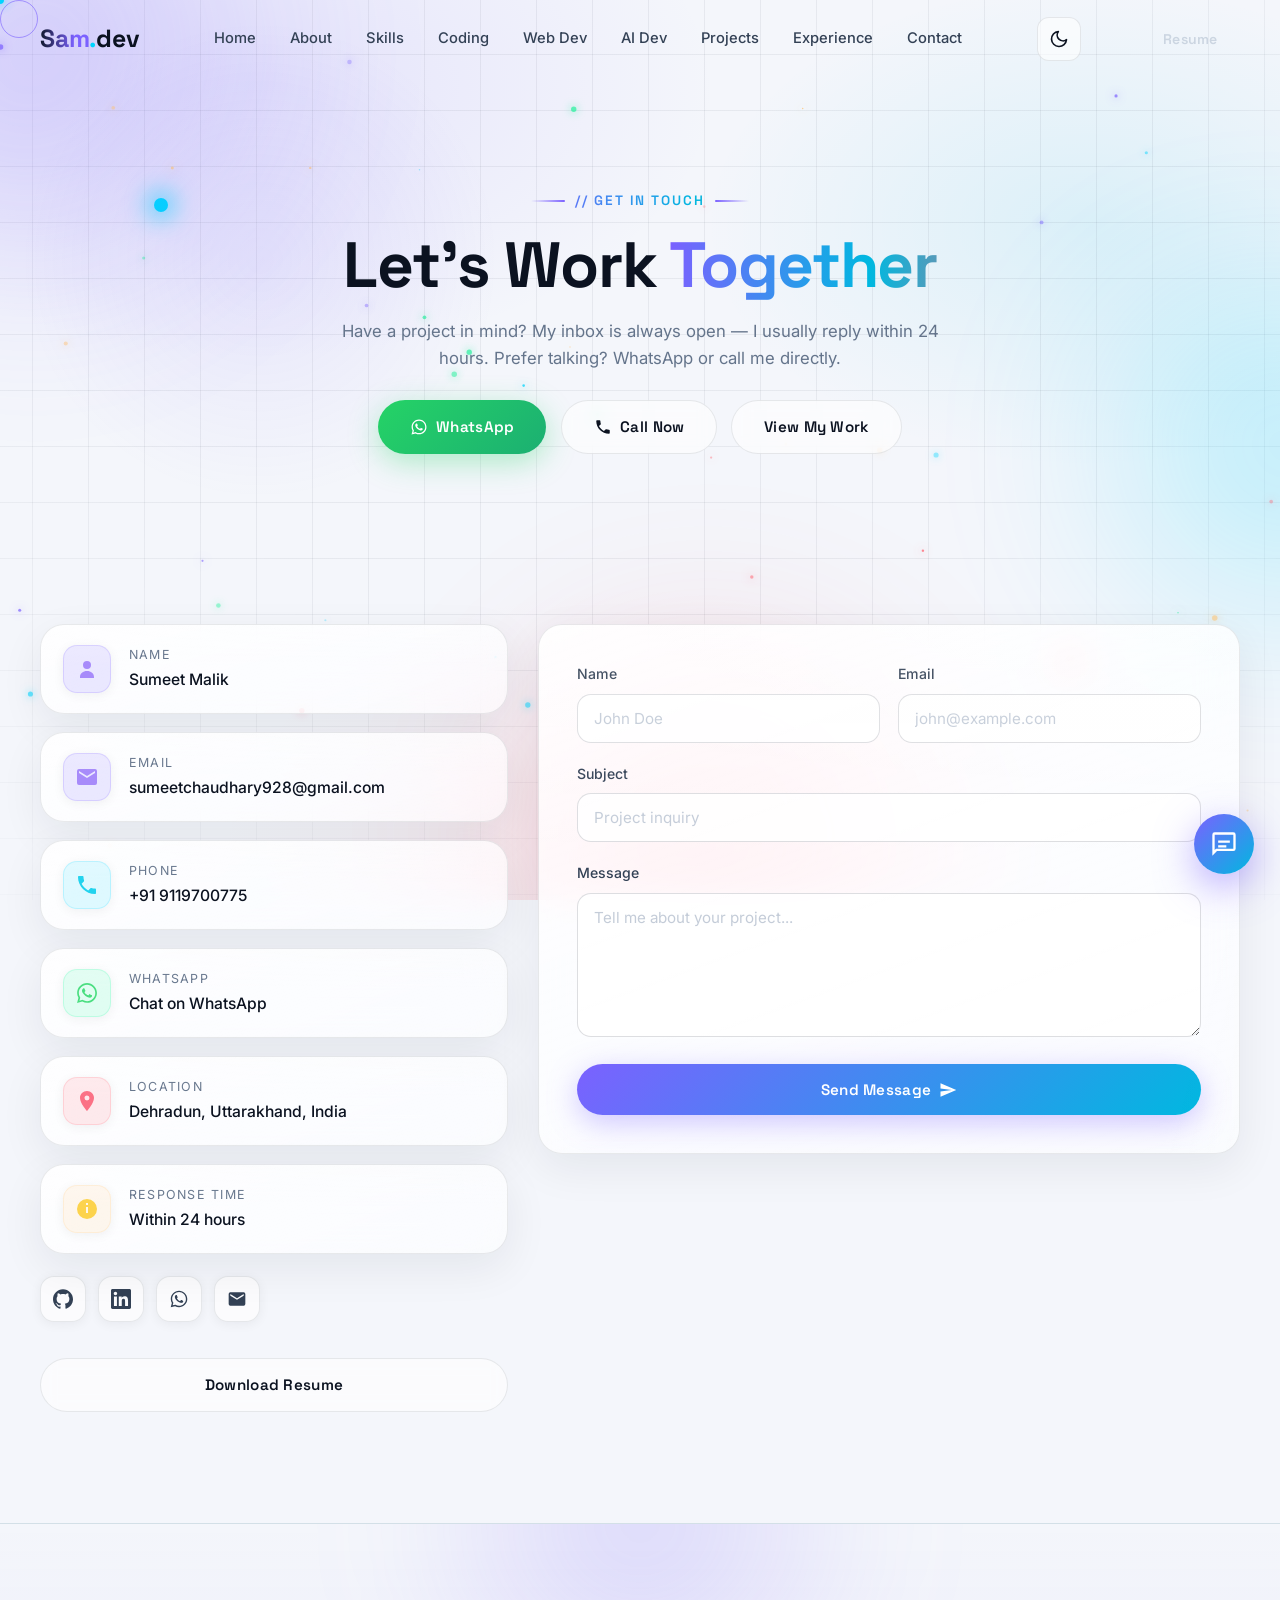
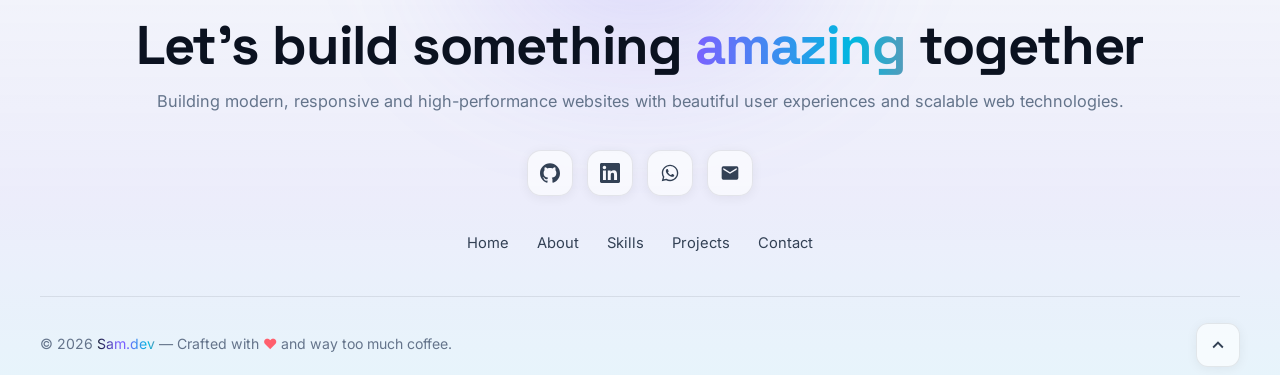
==== contact.html @ cfdb6d41 "Mobile menu: Apple-style frosted blur on open state; fix scrolled-menu collapse to header strip (nav" ====
<!DOCTYPE html>
<html lang="en">
<head>
  <meta charset="UTF-8" />
  <meta name="viewport" content="width=device-width, initial-scale=1.0, viewport-fit=cover" />
  <meta name="description" content="Get in touch with Sumeet Malik — website developer, WordPress & WooCommerce specialist. Reach out by email, WhatsApp or phone." />
  <meta name="author" content="Sumeet Malik" />
  <meta name="theme-color" content="#050816" />
  <meta name="keywords" content="Sumeet Malik, Contact, Hire Web Developer, WordPress Developer, Website Developer Dehradun" />
  <meta name="mobile-web-app-capable" content="yes" />
  <meta name="apple-mobile-web-app-capable" content="yes" />
  <meta name="apple-mobile-web-app-status-bar-style" content="black-translucent" />
  <meta name="apple-mobile-web-app-title" content="Sam.dev" />
  <meta name="format-detection" content="telephone=yes" />
  <link rel="apple-touch-icon" href="apple-touch-icon.png" />

  <!-- Open Graph -->
  <meta property="og:type" content="website" />
  <meta property="og:title" id="og-title" content="Sumeet Malik | Contact" />
  <meta property="og:description" id="og-description" content="Have a project in mind? Let's talk — email, WhatsApp or call." />
  <meta property="og:url" id="og-url" content="https://samchaudhary09.github.io/portfolio/contact.html" />

  <!-- Twitter -->
  <meta name="twitter:card" content="summary" />
  <meta name="twitter:title" id="tw-title" content="Sumeet Malik | Contact" />
  <meta name="twitter:description" id="tw-description" content="Have a project in mind? Let's talk — email, WhatsApp or call." />

  <title>Sumeet Malik | Contact</title>

  <!-- JSON-LD Person schema — rebuilt from the config object by script.js -->
  <script type="application/ld+json" id="person-jsonld">
  {
    "@context": "https://schema.org",
    "@type": "Person",
    "name": "Sumeet Malik",
    "jobTitle": "Full Stack Web Developer",
    "url": "https://samchaudhary09.github.io/portfolio/",
    "email": "mailto:sumeetchaudhary928@gmail.com",
    "telephone": "+91 9119700775"
  }
  </script>

  <!-- Google Fonts: Space Grotesk (display) + Inter (body) -->
  <link rel="preconnect" href="https://fonts.googleapis.com" />
  <link rel="preconnect" href="https://fonts.gstatic.com" crossorigin />
  <link href="https://fonts.googleapis.com/css2?family=Inter:wght@300;400;500;600;700&family=Space+Grotesk:wght@400;500;600;700&display=swap" rel="stylesheet" />

  <link rel="stylesheet" href="style.css?v=6" />

  <!-- Theme bootstrap: apply saved/system theme before the page paints -->
  <script>
    (function () {
      try {
        var saved = localStorage.getItem('sam-theme');
        var theme = saved || (window.matchMedia('(prefers-color-scheme: light)').matches ? 'light' : 'dark');
        document.documentElement.dataset.theme = theme;
      } catch (e) {
        document.documentElement.dataset.theme = 'dark';
      }
    })();
  </script>
</head>

<body>

  <!-- ============================================================
       BACKGROUND LAYER — fixed animated scene behind everything
  ============================================================= -->
  <div class="bg-scene" aria-hidden="true">
    <div class="bg-gradient"></div>
    <div class="bg-grid"></div>
    <div class="blob blob-1"></div>
    <div class="blob blob-2"></div>
    <div class="blob blob-3"></div>
    <div class="glow-circle glow-1"></div>
    <div class="glow-circle glow-2"></div>
    <canvas id="particles-canvas"></canvas>
  </div>

  <!-- Mouse spotlight that follows the cursor -->
  <div class="spotlight" aria-hidden="true"></div>

  <!-- Custom cursor (desktop only) -->
  <div class="cursor-dot" aria-hidden="true"></div>
  <div class="cursor-ring" aria-hidden="true"></div>

  <!-- Scroll progress bar -->
  <div class="scroll-progress" aria-hidden="true">
    <span class="scroll-progress-bar"></span>
  </div>

  <!-- Page entrance overlay -->
  <div class="page-loader" aria-hidden="true">
    <span class="loader-text"><span data-dev-brand>Sam</span><span class="loader-dot">.</span>dev</span>
  </div>

  <!-- ============================================================
       NAVBAR — sticky glass navigation
  ============================================================= -->
  <header class="navbar" id="navbar">
    <div class="navbar-inner container">

      <!-- Logo -->
      <a href="index.html#home" class="logo" aria-label="Sam.dev — back to home">
        <span class="logo-text" data-dev-brand>Sam</span><span class="logo-dot">.</span>dev
      </a>

      <!-- Desktop navigation -->
      <nav class="nav-links" id="nav-links" aria-label="Primary navigation">
        <a href="index.html#home" class="nav-link">Home</a>
        <a href="index.html#about" class="nav-link">About</a>
        <a href="index.html#skills" class="nav-link">Skills</a>
        <a href="index.html#coding" class="nav-link">Coding</a>
        <a href="index.html#webdev" class="nav-link">Web Dev</a>
        <a href="index.html#aidev" class="nav-link">AI Dev</a>
        <a href="index.html#projects" class="nav-link">Projects</a>
        <a href="index.html#experience" class="nav-link">Experience</a>
        <a href="contact.html" class="nav-link">Contact</a>

        <!-- Resume button (visible on mobile inside the menu) -->
        <a href="#" class="btn btn-sm btn-resume-mobile resume-btn">Resume</a>
      </nav>

      <!-- Theme toggle -->
      <button class="theme-toggle" id="theme-toggle" aria-label="Toggle light / dark mode">
        <svg class="icon-sun" viewBox="0 0 24 24" fill="none" stroke="currentColor" stroke-width="2" stroke-linecap="round" stroke-linejoin="round" aria-hidden="true"><circle cx="12" cy="12" r="4"/><path d="M12 2v2m0 16v2M4.93 4.93l1.41 1.41m11.32 11.32 1.41 1.41M2 12h2m16 0h2M4.93 19.07l1.41-1.41M17.66 6.34l1.41-1.41"/></svg>
        <svg class="icon-moon" viewBox="0 0 24 24" fill="none" stroke="currentColor" stroke-width="2" stroke-linecap="round" stroke-linejoin="round" aria-hidden="true"><path d="M21 12.79A9 9 0 1 1 11.21 3 7 7 0 0 0 21 12.79z"/></svg>
      </button>

      <!-- Resume button (desktop) -->
      <a href="#" class="btn btn-sm btn-resume resume-btn">Resume</a>

      <!-- Hamburger toggle (mobile) -->
      <button class="hamburger" id="hamburger" aria-label="Toggle navigation menu" aria-expanded="false">
        <span class="hamburger-line"></span>
        <span class="hamburger-line"></span>
        <span class="hamburger-line"></span>
      </button>

    </div>
  </header>

  <main>

    <!-- ============================================================
         CONTACT PAGE HEADER
    ============================================================= -->
    <section class="page-hero section">
      <div class="container page-hero-inner">
        <span class="section-tag">// Get In Touch</span>
        <h1 class="page-hero-title">Let's Work <span class="gradient-text">Together</span></h1>
        <p class="page-hero-sub">Have a project in mind? My inbox is always open — I usually reply within 24 hours. Prefer talking? WhatsApp or call me directly.</p>
        <div class="page-hero-actions">
          <a href="https://wa.me/919119700775" target="_blank" rel="noopener" class="btn btn-whatsapp magnetic" data-dev-href="whatsapp" data-dev-type="link" data-strength="0.35">
            <svg viewBox="0 0 24 24" fill="currentColor" class="whatsapp-icon" aria-hidden="true"><path d="M12.04 2c-5.46 0-9.91 4.45-9.91 9.91 0 1.75.46 3.45 1.32 4.95L2.05 22l5.25-1.38a9.87 9.87 0 0 0 4.74 1.21c5.46 0 9.91-4.45 9.91-9.91S17.5 2 12.04 2zm0 18.15a8.2 8.2 0 0 1-4.19-1.15l-.3-.18-3.12.82.83-3.04-.2-.31a8.2 8.2 0 0 1-1.26-4.38c0-4.54 3.7-8.24 8.24-8.24 4.54 0 8.24 3.7 8.24 8.24 0 4.54-3.7 8.24-8.24 8.24zm4.52-6.16c-.25-.12-1.47-.72-1.69-.81-.23-.08-.39-.12-.56.12-.17.25-.64.81-.78.97-.14.17-.29.19-.54.06-.25-.12-1.05-.39-1.99-1.23-.74-.66-1.23-1.47-1.38-1.72-.14-.25-.02-.38.11-.51.11-.11.25-.29.37-.43.12-.14.17-.25.25-.41.08-.17.04-.31-.02-.43-.06-.12-.56-1.34-.76-1.84-.2-.48-.41-.42-.56-.43h-.48c-.17 0-.43.06-.66.31-.22.25-.86.85-.86 2.07 0 1.22.89 2.4 1.01 2.56.12.17 1.75 2.67 4.23 3.74.59.26 1.05.41 1.41.52.59.19 1.13.16 1.56.1.48-.07 1.47-.6 1.67-1.18.21-.58.21-1.07.15-1.18-.06-.1-.23-.16-.48-.29z"/></svg>
            WhatsApp
          </a>
          <a href="tel:+919119700775" class="btn btn-ghost magnetic" data-dev-href="phone" data-dev-type="tel" data-strength="0.35">
            <svg viewBox="0 0 24 24" fill="currentColor" class="call-icon" aria-hidden="true"><path d="M6.62 10.79c1.44 2.83 3.76 5.14 6.59 6.59l2.2-2.2c.27-.27.67-.36 1.02-.24 1.12.37 2.33.57 3.57.57.55 0 1 .45 1 1V20c0 .55-.45 1-1 1-9.39 0-17-7.61-17-17 0-.55.45-1 1-1h3.5c.55 0 1 .45 1 1 0 1.25.2 2.45.57 3.57.11.35.03.74-.25 1.02l-2.2 2.2z"/></svg>
            Call Now
          </a>
          <a href="index.html#projects" class="btn btn-ghost magnetic" data-strength="0.35">View My Work</a>
        </div>
      </div>
    </section>

    <!-- ============================================================
         CONTACT INFO + FORM
    ============================================================= -->
    <section class="section" id="contact">
      <div class="container">
        <div class="contact-grid">

          <!-- Left: contact info -->
          <div class="contact-info fade-up">

            <div class="info-card glass-card">
              <span class="info-card-icon icon-bg-purple">
                <svg viewBox="0 0 24 24" fill="currentColor"><path d="M12 12a4 4 0 1 0-4-4 4 4 0 0 0 4 4zm0 2c-4 0-7 2.5-7 6v1h14v-1c0-3.5-3-6-7-6z"/></svg>
              </span>
              <div class="info-card-text">
                <span class="info-card-label">Name</span>
                <span class="info-card-value" data-dev="name">Sumeet Malik</span>
              </div>
            </div>

            <div class="info-card glass-card">
              <span class="info-card-icon icon-bg-purple">
                <svg viewBox="0 0 24 24" fill="currentColor"><path d="M20 4H4a2 2 0 0 0-2 2v12a2 2 0 0 0 2 2h16a2 2 0 0 0 2-2V6a2 2 0 0 0-2-2zm0 4-8 5-8-5V6l8 5 8-5z"/></svg>
              </span>
              <div class="info-card-text">
                <span class="info-card-label">Email</span>
                <a href="mailto:sumeetchaudhary928@gmail.com" class="info-card-value" data-dev-href="email" data-dev-type="mailto" data-dev="email">sumeetchaudhary928@gmail.com</a>
              </div>
            </div>

            <div class="info-card glass-card">
              <span class="info-card-icon icon-bg-cyan">
                <svg viewBox="0 0 24 24" fill="currentColor"><path d="M6.62 10.79c1.44 2.83 3.76 5.14 6.59 6.59l2.2-2.2c.27-.27.67-.36 1.02-.24 1.12.37 2.33.57 3.57.57.55 0 1 .45 1 1V20c0 .55-.45 1-1 1-9.39 0-17-7.61-17-17 0-.55.45-1 1-1h3.5c.55 0 1 .45 1 1 0 1.25.2 2.45.57 3.57.11.35.03.74-.25 1.02l-2.2 2.2z"/></svg>
              </span>
              <div class="info-card-text">
                <span class="info-card-label">Phone</span>
                <a href="tel:+919119700775" class="info-card-value" data-dev-href="phone" data-dev-type="tel" data-dev="phone">+91 9119700775</a>
              </div>
            </div>

            <div class="info-card glass-card">
              <span class="info-card-icon icon-bg-green">
                <svg viewBox="0 0 24 24" fill="currentColor"><path d="M12.04 2c-5.46 0-9.91 4.45-9.91 9.91 0 1.75.46 3.45 1.32 4.95L2.05 22l5.25-1.38a9.87 9.87 0 0 0 4.74 1.21c5.46 0 9.91-4.45 9.91-9.91S17.5 2 12.04 2zm0 18.15a8.2 8.2 0 0 1-4.19-1.15l-.3-.18-3.12.82.83-3.04-.2-.31a8.2 8.2 0 0 1-1.26-4.38c0-4.54 3.7-8.24 8.24-8.24 4.54 0 8.24 3.7 8.24 8.24 0 4.54-3.7 8.24-8.24 8.24zm4.52-6.16c-.25-.12-1.47-.72-1.69-.81-.23-.08-.39-.12-.56.12-.17.25-.64.81-.78.97-.14.17-.29.19-.54.06-.25-.12-1.05-.39-1.99-1.23-.74-.66-1.23-1.47-1.38-1.72-.14-.25-.02-.38.11-.51.11-.11.25-.29.37-.43.12-.14.17-.25.25-.41.08-.17.04-.31-.02-.43-.06-.12-.56-1.34-.76-1.84-.2-.48-.41-.42-.56-.43h-.48c-.17 0-.43.06-.66.31-.22.25-.86.85-.86 2.07 0 1.22.89 2.4 1.01 2.56.12.17 1.75 2.67 4.23 3.74.59.26 1.05.41 1.41.52.59.19 1.13.16 1.56.1.48-.07 1.47-.6 1.67-1.18.21-.58.21-1.07.15-1.18-.06-.1-.23-.16-.48-.29z"/></svg>
              </span>
              <div class="info-card-text">
                <span class="info-card-label">WhatsApp</span>
                <a href="https://wa.me/919119700775" target="_blank" rel="noopener" class="info-card-value" data-dev-href="whatsapp" data-dev-type="link">Chat on WhatsApp</a>
              </div>
            </div>

            <div class="info-card glass-card">
              <span class="info-card-icon icon-bg-pink">
                <svg viewBox="0 0 24 24" fill="currentColor"><path d="M12 2C8.13 2 5 5.13 5 9c0 5.25 7 13 7 13s7-7.75 7-13c0-3.87-3.13-7-7-7zm0 9.5a2.5 2.5 0 0 1 0-5 2.5 2.5 0 0 1 0 5z"/></svg>
              </span>
              <div class="info-card-text">
                <span class="info-card-label">Location</span>
                <span class="info-card-value" data-dev="location">Dehradun, Uttarakhand, India</span>
              </div>
            </div>

            <div class="info-card glass-card">
              <span class="info-card-icon icon-bg-amber">
                <svg viewBox="0 0 24 24" fill="currentColor"><path d="M12 2a10 10 0 1 0 0 20 10 10 0 0 0 0-20zm1 14h-2v-6h2v6zm0-8h-2V6h2v2z"/></svg>
              </span>
              <div class="info-card-text">
                <span class="info-card-label">Response Time</span>
                <span class="info-card-value">Within 24 hours</span>
              </div>
            </div>

            <!-- Social links -->
            <div class="socials-row">
              <a href="https://github.com/samchaudhary09" class="social-btn" data-dev-href="github" data-dev-type="link" aria-label="GitHub">
                <svg viewBox="0 0 24 24" fill="currentColor"><path d="M12 .297c-6.63 0-12 5.373-12 12 0 5.303 3.438 9.8 8.205 11.385.6.113.82-.258.82-.577 0-.285-.01-1.04-.015-2.04-3.338.724-4.042-1.61-4.042-1.61C4.422 18.07 3.633 17.7 3.633 17.7c-1.087-.744.084-.729.084-.729 1.205.084 1.838 1.236 1.838 1.236 1.07 1.835 2.809 1.305 3.495.998.108-.776.417-1.305.76-1.605-2.665-.3-5.466-1.332-5.466-5.93 0-1.31.465-2.38 1.235-3.22-.135-.303-.54-1.523.105-3.176 0 0 1.005-.322 3.3 1.23.96-.267 1.98-.399 3-.405 1.02.006 2.04.138 3 .405 2.28-1.552 3.285-1.23 3.285-1.23.645 1.653.24 2.873.12 3.176.765.84 1.23 1.91 1.23 3.22 0 4.61-2.805 5.625-5.475 5.92.42.36.81 1.096.81 2.22 0 1.606-.015 2.896-.015 3.286 0 .315.21.69.825.57C20.565 22.092 24 17.592 24 12.297c0-6.627-5.373-12-12-12"/></svg>
              </a>
              <a href="https://www.linkedin.com/in/sumit-malik-346b5b204" class="social-btn" data-dev-href="linkedin" data-dev-type="link" aria-label="LinkedIn">
                <svg viewBox="0 0 24 24" fill="currentColor"><path d="M20.447 20.452h-3.554v-5.569c0-1.328-.027-3.037-1.852-3.037-1.853 0-2.136 1.445-2.136 2.939v5.667H9.351V9h3.414v1.561h.046c.477-.9 1.637-1.85 3.37-1.85 3.601 0 4.267 2.37 4.267 5.455v6.286zM5.337 7.433c-1.144 0-2.063-.926-2.063-2.065 0-1.138.92-2.063 2.063-2.063 1.14 0 2.064.925 2.064 2.063 0 1.139-.925 2.065-2.064 2.065zm1.782 13.019H3.555V9h3.564v11.452zM22.225 0H1.771C.792 0 0 .774 0 1.729v20.542C0 23.227.792 24 1.771 24h20.451C23.2 24 24 23.227 24 22.271V1.729C24 .774 23.2 0 22.222 0h.003z"/></svg>
              </a>
              <a href="https://wa.me/919119700775" target="_blank" rel="noopener" class="social-btn" data-dev-href="whatsapp" data-dev-type="link" aria-label="WhatsApp">
                <svg viewBox="0 0 24 24" fill="currentColor"><path d="M12.04 2c-5.46 0-9.91 4.45-9.91 9.91 0 1.75.46 3.45 1.32 4.95L2.05 22l5.25-1.38a9.87 9.87 0 0 0 4.74 1.21c5.46 0 9.91-4.45 9.91-9.91S17.5 2 12.04 2zm0 18.15a8.2 8.2 0 0 1-4.19-1.15l-.3-.18-3.12.82.83-3.04-.2-.31a8.2 8.2 0 0 1-1.26-4.38c0-4.54 3.7-8.24 8.24-8.24 4.54 0 8.24 3.7 8.24 8.24 0 4.54-3.7 8.24-8.24 8.24zm4.52-6.16c-.25-.12-1.47-.72-1.69-.81-.23-.08-.39-.12-.56.12-.17.25-.64.81-.78.97-.14.17-.29.19-.54.06-.25-.12-1.05-.39-1.99-1.23-.74-.66-1.23-1.47-1.38-1.72-.14-.25-.02-.38.11-.51.11-.11.25-.29.37-.43.12-.14.17-.25.25-.41.08-.17.04-.31-.02-.43-.06-.12-.56-1.34-.76-1.84-.2-.48-.41-.42-.56-.43h-.48c-.17 0-.43.06-.66.31-.22.25-.86.85-.86 2.07 0 1.22.89 2.4 1.01 2.56.12.17 1.75 2.67 4.23 3.74.59.26 1.05.41 1.41.52.59.19 1.13.16 1.56.1.48-.07 1.47-.6 1.67-1.18.21-.58.21-1.07.15-1.18-.06-.1-.23-.16-.48-.29z"/></svg>
              </a>
              <a href="mailto:sumeetchaudhary928@gmail.com" class="social-btn" data-dev-href="email" data-dev-type="mailto" aria-label="Email">
                <svg viewBox="0 0 24 24" fill="currentColor"><path d="M20 4H4a2 2 0 0 0-2 2v12a2 2 0 0 0 2 2h16a2 2 0 0 0 2-2V6a2 2 0 0 0-2-2zm0 4-8 5-8-5V6l8 5 8-5z"/></svg>
              </a>
            </div>

            <!-- Resume button -->
            <a href="#" class="btn btn-ghost btn-resume-inline resume-btn">Download Resume</a>

          </div>

          <!-- Right: contact form -->
          <div class="form-card glass-card fade-up">
            <form id="contact-form" novalidate>

              <div class="form-row">
                <div class="form-group">
                  <label for="form-name">Name</label>
                  <input type="text" id="form-name" name="name" placeholder="John Doe" autocomplete="name" />
                  <span class="form-error" id="error-name">Please enter your name.</span>
                </div>
                <div class="form-group">
                  <label for="form-email">Email</label>
                  <input type="email" id="form-email" name="email" placeholder="john@example.com" autocomplete="email" />
                  <span class="form-error" id="error-email">Please enter a valid email address.</span>
                </div>
              </div>

              <div class="form-group">
                <label for="form-subject">Subject</label>
                <input type="text" id="form-subject" name="subject" placeholder="Project inquiry" />
                <span class="form-error" id="error-subject">Please add a subject.</span>
              </div>

              <div class="form-group">
                <label for="form-message">Message</label>
                <textarea id="form-message" name="message" rows="6" placeholder="Tell me about your project..."></textarea>
                <span class="form-error" id="error-message">Message should be at least 10 characters.</span>
              </div>

              <div class="form-success" id="form-success" role="status">
                <svg viewBox="0 0 24 24" fill="currentColor"><path d="M9 16.17 4.83 12l-1.42 1.41L9 19 21 7l-1.41-1.41z"/></svg>
                Message sent successfully! I'll get back to you soon.
              </div>

              <div class="form-error-banner" id="form-error" role="alert">
                <svg viewBox="0 0 24 24" fill="currentColor"><path d="M12 2 1 21h22L12 2zm1 14h-2v2h2v-2zm0-6h-2v4h2v-4z"/></svg>
                Something went wrong — please try again in a moment, or reach me directly on WhatsApp.
              </div>

              <button type="submit" class="btn btn-primary btn-submit magnetic" data-strength="0.3">
                Send Message
                <svg viewBox="0 0 24 24" fill="currentColor" class="btn-send-icon"><path d="M2.01 21 23 12 2.01 3 2 10l15 2-15 2z"/></svg>
              </button>

            </form>
          </div>

        </div>
      </div>
    </section>
  </main>

  <!-- ============================================================
       FOOTER
  ============================================================= -->
  <footer class="footer">
    <div class="footer-glow" aria-hidden="true"></div>

    <div class="container footer-inner">

      <h2 class="footer-cta fade-up">Let's build something <span class="gradient-text">amazing</span> together</h2>
      <p class="footer-tagline fade-up" data-dev="tagline">Building modern, responsive and high-performance websites with beautiful user experiences and scalable web technologies.</p>

      <div class="footer-socials fade-up">
        <a href="https://github.com/samchaudhary09" class="social-btn" data-dev-href="github" data-dev-type="link" aria-label="GitHub">
          <svg viewBox="0 0 24 24" fill="currentColor"><path d="M12 .297c-6.63 0-12 5.373-12 12 0 5.303 3.438 9.8 8.205 11.385.6.113.82-.258.82-.577 0-.285-.01-1.04-.015-2.04-3.338.724-4.042-1.61-4.042-1.61C4.422 18.07 3.633 17.7 3.633 17.7c-1.087-.744.084-.729.084-.729 1.205.084 1.838 1.236 1.838 1.236 1.07 1.835 2.809 1.305 3.495.998.108-.776.417-1.305.76-1.605-2.665-.3-5.466-1.332-5.466-5.93 0-1.31.465-2.38 1.235-3.22-.135-.303-.54-1.523.105-3.176 0 0 1.005-.322 3.3 1.23.96-.267 1.98-.399 3-.405 1.02.006 2.04.138 3 .405 2.28-1.552 3.285-1.23 3.285-1.23.645 1.653.24 2.873.12 3.176.765.84 1.23 1.91 1.23 3.22 0 4.61-2.805 5.625-5.475 5.92.42.36.81 1.096.81 2.22 0 1.606-.015 2.896-.015 3.286 0 .315.21.69.825.57C20.565 22.092 24 17.592 24 12.297c0-6.627-5.373-12-12-12"/></svg>
        </a>
        <a href="https://www.linkedin.com/in/sumit-malik-346b5b204" class="social-btn" data-dev-href="linkedin" data-dev-type="link" aria-label="LinkedIn">
          <svg viewBox="0 0 24 24" fill="currentColor"><path d="M20.447 20.452h-3.554v-5.569c0-1.328-.027-3.037-1.852-3.037-1.853 0-2.136 1.445-2.136 2.939v5.667H9.351V9h3.414v1.561h.046c.477-.9 1.637-1.85 3.37-1.85 3.601 0 4.267 2.37 4.267 5.455v6.286zM5.337 7.433c-1.144 0-2.063-.926-2.063-2.065 0-1.138.92-2.063 2.063-2.063 1.14 0 2.064.925 2.064 2.063 0 1.139-.925 2.065-2.064 2.065zm1.782 13.019H3.555V9h3.564v11.452zM22.225 0H1.771C.792 0 0 .774 0 1.729v20.542C0 23.227.792 24 1.771 24h20.451C23.2 24 24 23.227 24 22.271V1.729C24 .774 23.2 0 22.222 0h.003z"/></svg>
        </a>
        <a href="https://wa.me/919119700775" target="_blank" rel="noopener" class="social-btn" data-dev-href="whatsapp" data-dev-type="link" aria-label="WhatsApp">
          <svg viewBox="0 0 24 24" fill="currentColor"><path d="M12.04 2c-5.46 0-9.91 4.45-9.91 9.91 0 1.75.46 3.45 1.32 4.95L2.05 22l5.25-1.38a9.87 9.87 0 0 0 4.74 1.21c5.46 0 9.91-4.45 9.91-9.91S17.5 2 12.04 2zm0 18.15a8.2 8.2 0 0 1-4.19-1.15l-.3-.18-3.12.82.83-3.04-.2-.31a8.2 8.2 0 0 1-1.26-4.38c0-4.54 3.7-8.24 8.24-8.24 4.54 0 8.24 3.7 8.24 8.24 0 4.54-3.7 8.24-8.24 8.24zm4.52-6.16c-.25-.12-1.47-.72-1.69-.81-.23-.08-.39-.12-.56.12-.17.25-.64.81-.78.97-.14.17-.29.19-.54.06-.25-.12-1.05-.39-1.99-1.23-.74-.66-1.23-1.47-1.38-1.72-.14-.25-.02-.38.11-.51.11-.11.25-.29.37-.43.12-.14.17-.25.25-.41.08-.17.04-.31-.02-.43-.06-.12-.56-1.34-.76-1.84-.2-.48-.41-.42-.56-.43h-.48c-.17 0-.43.06-.66.31-.22.25-.86.85-.86 2.07 0 1.22.89 2.4 1.01 2.56.12.17 1.75 2.67 4.23 3.74.59.26 1.05.41 1.41.52.59.19 1.13.16 1.56.1.48-.07 1.47-.6 1.67-1.18.21-.58.21-1.07.15-1.18-.06-.1-.23-.16-.48-.29z"/></svg>
        </a>
        <a href="mailto:sumeetchaudhary928@gmail.com" class="social-btn" data-dev-href="email" data-dev-type="mailto" aria-label="Email">
          <svg viewBox="0 0 24 24" fill="currentColor"><path d="M20 4H4a2 2 0 0 0-2 2v12a2 2 0 0 0 2 2h16a2 2 0 0 0 2-2V6a2 2 0 0 0-2-2zm0 4-8 5-8-5V6l8 5 8-5z"/></svg>
        </a>
      </div>

      <nav class="footer-links fade-up" aria-label="Footer navigation">
        <a href="index.html#home">Home</a>
        <a href="index.html#about">About</a>
        <a href="index.html#skills">Skills</a>
        <a href="project.html">Projects</a>
        <a href="contact.html">Contact</a>
      </nav>

      <div class="footer-bottom">
        <p class="footer-copy">© <span id="footer-year">2026</span> <span class="gradient-text logo-text" data-dev-brand>Sam</span><span class="gradient-text">.dev</span> — Crafted with <span class="footer-heart">♥</span> and way too much coffee.</p>
        <a href="index.html#home" class="back-to-top" aria-label="Back to top">
          <svg viewBox="0 0 24 24" fill="currentColor"><path d="M7.41 15.41 12 10.83l4.59 4.58L18 14l-6-6-6 6z"/></svg>
        </a>
      </div>

    </div>
  </footer>

  <!-- ============================================================
       CHAT BOT — floating widget with quick contact actions
  ============================================================= -->
  <div class="chat-widget">
    <div class="chat-card" id="chat-card" role="dialog" aria-label="Chat with Sumeet">
      <div class="chat-head">
        <div class="chat-avatar">
          <span data-dev-brand>S</span>
        </div>
        <div class="chat-head-text">
          <span class="chat-name" data-dev="name">Sumeet Malik</span>
          <span class="chat-status"><span class="chat-status-dot"></span>Online — replies fast</span>
        </div>
        <button type="button" class="chat-close" id="chat-close" aria-label="Close chat">
          <svg viewBox="0 0 24 24" fill="currentColor"><path d="M18.3 5.71 12 12l-6.3-6.29L4.3 7.12 10.59 13.4l-6.29 6.3 1.41 1.41 6.29-6.29 6.3 6.29 1.41-1.41-6.29-6.3 6.29-6.28z"/></svg>
        </button>
      </div>

      <div class="chat-body" id="chat-body">
        <div class="chat-bubble chat-bubble-bot">
          Hi 👋 I'm <strong>Sumeet</strong>. Need a website, store or landing page? Pick an option below or type your query — it lands straight on my WhatsApp!
        </div>
        <div class="chat-replies" id="chat-replies"></div>
      </div>

      <div class="chat-input-row">
        <input type="text" id="chat-input" placeholder="Type your query..." autocomplete="off" aria-label="Type your query" />
        <button type="button" class="chat-send" id="chat-send" aria-label="Send message">
          <svg viewBox="0 0 24 24" fill="currentColor" aria-hidden="true"><path d="M2.01 21 23 12 2.01 3 2 10l15 2-15 2z"/></svg>
        </button>
      </div>

      <div class="chat-actions">
        <a href="#" target="_blank" rel="noopener" class="chat-action chat-action-wa" id="chat-whatsapp">
          <svg viewBox="0 0 24 24" fill="currentColor" aria-hidden="true"><path d="M12.04 2c-5.46 0-9.91 4.45-9.91 9.91 0 1.75.46 3.45 1.32 4.95L2.05 22l5.25-1.38a9.87 9.87 0 0 0 4.74 1.21c5.46 0 9.91-4.45 9.91-9.91S17.5 2 12.04 2zm0 18.15a8.2 8.2 0 0 1-4.19-1.15l-.3-.18-3.12.82.83-3.04-.2-.31a8.2 8.2 0 0 1-1.26-4.38c0-4.54 3.7-8.24 8.24-8.24 4.54 0 8.24 3.7 8.24 8.24 0 4.54-3.7 8.24-8.24 8.24zm4.52-6.16c-.25-.12-1.47-.72-1.69-.81-.23-.08-.39-.12-.56.12-.17.25-.64.81-.78.97-.14.17-.29.19-.54.06-.25-.12-1.05-.39-1.99-1.23-.74-.66-1.23-1.47-1.38-1.72-.14-.25-.02-.38.11-.51.11-.11.25-.29.37-.43.12-.14.17-.25.25-.41.08-.17.04-.31-.02-.43-.06-.12-.56-1.34-.76-1.84-.2-.48-.41-.42-.56-.43h-.48c-.17 0-.43.06-.66.31-.22.25-.86.85-.86 2.07 0 1.22.89 2.4 1.01 2.56.12.17 1.75 2.67 4.23 3.74.59.26 1.05.41 1.41.52.59.19 1.13.16 1.56.1.48-.07 1.47-.6 1.67-1.18.21-.58.21-1.07.15-1.18-.06-.1-.23-.16-.48-.29z"/></svg>
          WhatsApp
        </a>
        <a href="#" class="chat-action chat-action-email" id="chat-email">
          <svg viewBox="0 0 24 24" fill="currentColor" aria-hidden="true"><path d="M20 4H4a2 2 0 0 0-2 2v12a2 2 0 0 0 2 2h16a2 2 0 0 0 2-2V6a2 2 0 0 0-2-2zm0 4-8 5-8-5V6l8 5 8-5z"/></svg>
          Email
        </a>
        <a href="#" class="chat-action chat-action-call" id="chat-call">
          <svg viewBox="0 0 24 24" fill="currentColor" aria-hidden="true"><path d="M6.62 10.79c1.44 2.83 3.76 5.14 6.59 6.59l2.2-2.2c.27-.27.67-.36 1.02-.24 1.12.37 2.33.57 3.57.57.55 0 1 .45 1 1V20c0 .55-.45 1-1 1-9.39 0-17-7.61-17-17 0-.55.45-1 1-1h3.5c.55 0 1 .45 1 1 0 1.25.2 2.45.57 3.57.11.35.03.74-.25 1.02l-2.2 2.2z"/></svg>
          Call
        </a>
      </div>
    </div>

    <button class="chat-fab" id="chat-fab" aria-label="Chat with Sumeet" aria-expanded="false">
      <svg class="chat-fab-open" viewBox="0 0 24 24" fill="currentColor" aria-hidden="true"><path d="M20 2H4a2 2 0 0 0-2 2v18l4-4h14a2 2 0 0 0 2-2V4a2 2 0 0 0-2-2zm0 14H5.17L4 17.17V4h16v12zM7 9h10v2H7V9zm0 4h7v2H7v-2z"/></svg>
      <svg class="chat-fab-close" viewBox="0 0 24 24" fill="currentColor" aria-hidden="true"><path d="M18.3 5.71 12 12l-6.3-6.29L4.3 7.12 10.59 13.4l-6.29 6.3 1.41 1.41 6.29-6.29 6.3 6.29 1.41-1.41-6.29-6.3 6.29-6.28z"/></svg>
    </button>
  </div>

  <script src="script.js?v=6"></script>
</body>
</html>
---- style.css ----
/* ==========================================================================
   Aarav.dev — Premium Portfolio Stylesheet
   Stack: HTML5 + CSS3 (no frameworks)
   Sections: Reset → Tokens → Background → Utilities → Navbar → Hero →
             Animations → Responsive
   ========================================================================== */

/* ==========================================================================
   1. RESET & BASE
   ========================================================================== */
*,
*::before,
*::after {
  margin: 0;
  padding: 0;
  box-sizing: border-box;
}

html {
  scroll-behavior: smooth;               /* smooth anchor scrolling */
  scroll-padding-top: 90px;              /* offset for sticky navbar */
}

body {
  font-family: 'Inter', system-ui, -apple-system, sans-serif;
  background: #050816;
  color: #CBD5E1;
  line-height: 1.6;
  overflow-x: hidden;
  min-height: 100vh;
  -webkit-font-smoothing: antialiased;
}

img, svg, canvas {
  display: block;
  max-width: 100%;
}

a {
  text-decoration: none;
  color: inherit;
}

button {
  font-family: inherit;
  background: none;
  border: none;
  cursor: pointer;
  color: inherit;
}

ul {
  list-style: none;
}

::selection {
  background: rgba(123, 97, 255, 0.4);
  color: #fff;
}

/* Custom scrollbar */
::-webkit-scrollbar {
  width: 10px;
}
::-webkit-scrollbar-track {
  background: #0F172A;
}
::-webkit-scrollbar-thumb {
  background: linear-gradient(180deg, #7B61FF, #00D4FF);
  border-radius: 10px;
}

/* ==========================================================================
   2. DESIGN TOKENS
   ========================================================================== */
:root {
  /* Palette */
  --bg-1: #050816;
  --bg-2: #0F172A;
  --bg-3: #111827;

  --primary: #7B61FF;
  --cyan: #00D4FF;
  --pink: #FF5F6D;
  --amber: #FFC371;
  --violet: #8B5CF6;
  --green: #14F195;

  --text-1: #FFFFFF;
  --text-2: #CBD5E1;
  --text-3: #94A3B8;

  --glass-bg: rgba(255, 255, 255, 0.04);
  --glass-border: rgba(255, 255, 255, 0.1);

  /* Typography */
  --font-display: 'Space Grotesk', sans-serif;

  /* Layout */
  --container: 1200px;
  --radius-lg: 24px;
  --radius-md: 16px;
  --radius-pill: 999px;

  /* Motion */
  --ease-out: cubic-bezier(0.22, 1, 0.36, 1);
  --ease-bounce: cubic-bezier(0.34, 1.56, 0.64, 1);

  /* Gradient used everywhere */
  --gradient-main: linear-gradient(135deg, #7B61FF 0%, #00D4FF 50%, #FF5F6D 100%);
  --gradient-text: linear-gradient(90deg, #7B61FF, #00D4FF, #FF5F6D, #FFC371, #7B61FF);
}

/* ==========================================================================
   3. BACKGROUND SCENE (fixed, animated)
   ========================================================================== */
.bg-scene {
  position: fixed;
  inset: 0;
  z-index: -3;
  overflow: hidden;
  background: var(--bg-1);
  pointer-events: none;
}

/* Animated gradient wash */
.bg-gradient {
  position: absolute;
  inset: 0;
  background:
    radial-gradient(ellipse 60% 50% at 20% 10%, rgba(123, 97, 255, 0.16), transparent 60%),
    radial-gradient(ellipse 50% 45% at 85% 25%, rgba(0, 212, 255, 0.12), transparent 60%),
    radial-gradient(ellipse 55% 50% at 50% 95%, rgba(255, 95, 109, 0.10), transparent 60%);
  background-size: 100% 100%, 100% 100%, 100% 100%;
  animation: gradientShift 18s ease-in-out infinite alternate;
}

@keyframes gradientShift {
  0%   { transform: translate3d(0, 0, 0) scale(1); }
  50%  { transform: translate3d(-2%, 1.5%, 0) scale(1.05); }
  100% { transform: translate3d(2%, -1.5%, 0) scale(1.02); }
}

/* Moving grid */
.bg-grid {
  position: absolute;
  inset: -50% -50%;
  background-image:
    linear-gradient(rgba(255, 255, 255, 0.035) 1px, transparent 1px),
    linear-gradient(90deg, rgba(255, 255, 255, 0.035) 1px, transparent 1px);
  background-size: 56px 56px;
  transform-origin: center;
  animation: gridMove 60s linear infinite;
  mask-image: radial-gradient(ellipse 75% 65% at 50% 40%, #000 30%, transparent 75%);
  -webkit-mask-image: radial-gradient(ellipse 75% 65% at 50% 40%, #000 30%, transparent 75%);
}

@keyframes gridMove {
  from { transform: translate3d(0, 0, 0); }
  to   { transform: translate3d(56px, 56px, 0); }
}

/* Floating blurred blobs */
.blob {
  position: absolute;
  border-radius: 50%;
  filter: blur(90px);
  opacity: 0.5;
  will-change: transform;
  animation: blobFloat 22s ease-in-out infinite alternate;
}

.blob-1 {
  width: 480px;
  height: 480px;
  top: -120px;
  left: -140px;
  background: radial-gradient(circle at 30% 30%, #7B61FF, transparent 70%);
}

.blob-2 {
  width: 420px;
  height: 420px;
  top: 30%;
  right: -180px;
  background: radial-gradient(circle at 60% 40%, #00D4FF, transparent 70%);
  animation-delay: -7s;
}

.blob-3 {
  width: 520px;
  height: 520px;
  bottom: -200px;
  left: 35%;
  background: radial-gradient(circle at 50% 50%, #FF5F6D, transparent 70%);
  animation-delay: -14s;
}

@keyframes blobFloat {
  0%   { transform: translate3d(0, 0, 0) scale(1); }
  50%  { transform: translate3d(40px, -50px, 0) scale(1.1); }
  100% { transform: translate3d(-50px, 60px, 0) scale(0.95); }
}

/* Small glowing circles */
.glow-circle {
  position: absolute;
  border-radius: 50%;
  pointer-events: none;
  animation: glowPulse 5s ease-in-out infinite;
}

.glow-1 {
  width: 14px;
  height: 14px;
  top: 22%;
  left: 12%;
  background: #00D4FF;
  box-shadow: 0 0 24px 6px rgba(0, 212, 255, 0.7);
}

.glow-2 {
  width: 9px;
  height: 9px;
  bottom: 26%;
  right: 16%;
  background: #FF5F6D;
  box-shadow: 0 0 20px 5px rgba(255, 95, 109, 0.7);
  animation-delay: -2.5s;
}

@keyframes glowPulse {
  0%, 100% { opacity: 0.5; transform: scale(0.8); }
  50%      { opacity: 1;   transform: scale(1.4); }
}

/* Particle canvas fills the scene */
#particles-canvas {
  position: absolute;
  inset: 0;
  width: 100%;
  height: 100%;
}

/* ==========================================================================
   4. FIXED UI — cursor, spotlight, progress, loader
   ========================================================================== */

/* Custom cursor — hidden on touch devices */
@media (pointer: fine) {
  .cursor-dot,
  .cursor-ring {
    position: fixed;
    top: 0;
    left: 0;
    pointer-events: none;
    z-index: 9999;
    border-radius: 50%;
    will-change: transform;
  }

  .cursor-dot {
    width: 8px;
    height: 8px;
    background: var(--cyan);
    box-shadow: 0 0 12px rgba(0, 212, 255, 0.9);
    transform: translate(-50%, -50%);
  }

  .cursor-ring {
    width: 38px;
    height: 38px;
    border: 1.5px solid rgba(123, 97, 255, 0.6);
    transition: width 0.25s var(--ease-out), height 0.25s var(--ease-out),
                border-color 0.25s var(--ease-out);
    transform: translate(-50%, -50%);
  }

  /* Grow ring over interactive elements */
  .cursor-ring.hover {
    width: 62px;
    height: 62px;
    border-color: rgba(0, 212, 255, 0.85);
  }

  /* Hide native cursor over the page (still visible on inputs) */
  body.cursor-on,
  body.cursor-on a,
  body.cursor-on button {
    cursor: none;
  }
}

/* Mouse spotlight */
.spotlight {
  position: fixed;
  top: 0;
  left: 0;
  width: 520px;
  height: 520px;
  border-radius: 50%;
  pointer-events: none;
  z-index: -2;
  background: radial-gradient(circle, rgba(123, 97, 255, 0.10), transparent 65%);
  transform: translate(-50%, -50%);
  opacity: 0;
  transition: opacity 0.6s ease;
}

.spotlight.visible {
  opacity: 1;
}

/* Scroll progress bar */
.scroll-progress {
  position: fixed;
  top: 0;
  left: 0;
  right: 0;
  height: 3px;
  z-index: 1000;
  background: transparent;
  pointer-events: none;
}

.scroll-progress-bar {
  display: block;
  height: 100%;
  width: 0%;
  background: var(--gradient-main);
  box-shadow: 0 0 12px rgba(123, 97, 255, 0.7);
}

/* Page entrance loader */
.page-loader {
  position: fixed;
  inset: 0;
  z-index: 2000;
  display: grid;
  place-items: center;
  background: var(--bg-1);
  transition: opacity 0.6s ease, visibility 0.6s ease;
}

.page-loader.hidden {
  opacity: 0;
  visibility: hidden;
  pointer-events: none;
}

.loader-text {
  font-family: var(--font-display);
  font-size: clamp(2rem, 6vw, 3.5rem);
  font-weight: 700;
  color: var(--text-1);
  letter-spacing: 0.02em;
  animation: loaderPulse 1.4s ease-in-out infinite;
}

.loader-dot {
  color: var(--cyan);
}

@keyframes loaderPulse {
  0%, 100% { opacity: 1; letter-spacing: 0.02em; }
  50%      { opacity: 0.45; letter-spacing: 0.08em; }
}

/* ==========================================================================
   5. UTILITIES
   ========================================================================== */
.container {
  width: min(var(--container), 100% - 2 * 24px);
  margin-inline: auto;
}

.gradient-text {
  background: var(--gradient-text);
  background-size: 300% 100%;
  -webkit-background-clip: text;
  background-clip: text;
  -webkit-text-fill-color: transparent;
  animation: gradientFlow 6s linear infinite;
}

@keyframes gradientFlow {
  to { background-position: 300% 0; }
}

/* Section reveal classes — JS adds .in-view */
.fade-up {
  opacity: 0;
  transform: translateY(40px);
  transition: opacity 0.6s var(--ease-out), transform 0.6s var(--ease-out);
}

.fade-up.in-view {
  opacity: 1;
  transform: translateY(0);
}

/* Buttons */
.btn {
  position: relative;
  display: inline-flex;
  align-items: center;
  justify-content: center;
  gap: 8px;
  padding: 14px 32px;
  border-radius: var(--radius-pill);
  font-family: var(--font-display);
  font-weight: 600;
  font-size: 0.95rem;
  letter-spacing: 0.02em;
  overflow: hidden;
  transition: transform 0.35s var(--ease-bounce), box-shadow 0.35s ease;
  will-change: transform;
}

.btn-primary {
  background: var(--gradient-main);
  background-size: 200% 200%;
  color: #fff;
  box-shadow: 0 8px 30px rgba(123, 97, 255, 0.35);
  animation: gradientFlow 5s linear infinite;
}

.btn-primary:hover {
  transform: translateY(-3px) scale(1.03);
  box-shadow: 0 14px 44px rgba(123, 97, 255, 0.55);
}

.btn-ghost {
  border: 1.5px solid var(--glass-border);
  background: var(--glass-bg);
  color: var(--text-1);
  backdrop-filter: blur(8px);
  -webkit-backdrop-filter: blur(8px);
}

.btn-ghost:hover {
  border-color: var(--cyan);
  color: var(--cyan);
  box-shadow: 0 0 30px rgba(0, 212, 255, 0.25);
  transform: translateY(-3px) scale(1.03);
}

/* Shine sweep on hover (primary buttons) */
.btn::after {
  content: '';
  position: absolute;
  top: 0;
  left: -80%;
  width: 50%;
  height: 100%;
  background: linear-gradient(100deg, transparent, rgba(255, 255, 255, 0.35), transparent);
  transform: skewX(-20deg);
  transition: left 0.6s ease;
}

.btn:hover::after {
  left: 130%;
}

/* Ripple click effect */
.ripple {
  position: absolute;
  border-radius: 50%;
  background: rgba(255, 255, 255, 0.35);
  transform: scale(0);
  animation: rippleOut 0.65s var(--ease-out) forwards;
  pointer-events: none;
}

@keyframes rippleOut {
  to {
    transform: scale(1);
    opacity: 0;
  }
}

/* ==========================================================================
   6. NAVBAR
   ========================================================================== */
.navbar {
  position: fixed;
  top: 0;
  left: 0;
  right: 0;
  z-index: 100;
  transition: background 0.4s ease, box-shadow 0.4s ease,
              backdrop-filter 0.4s ease;
}

/* Glass state after scrolling */
.navbar.scrolled {
  background: rgba(5, 8, 22, 0.55);
  backdrop-filter: blur(18px) saturate(160%);
  -webkit-backdrop-filter: blur(18px) saturate(160%);
  border-bottom: 1px solid rgba(255, 255, 255, 0.06);
  box-shadow: 0 10px 40px rgba(0, 0, 0, 0.35);
}

/* Liquid glass state after scrolling */.navbar-inner {
  display: flex;
  align-items: center;
  justify-content: space-between;
  gap: 24px;
  height: 78px;
}

/* Logo */
.logo {
  font-family: var(--font-display);
  font-size: 1.55rem;
  font-weight: 700;
  color: var(--text-1);
  letter-spacing: -0.01em;
  position: relative;
  z-index: 2;
  transition: text-shadow 0.3s ease;
}

.logo:hover {
  text-shadow: 0 0 22px rgba(123, 97, 255, 0.8);
}

.logo-dot {
  color: var(--cyan);
  display: inline-block;
  animation: dotBlink 2s ease-in-out infinite;
}

@keyframes dotBlink {
  0%, 100% { opacity: 1; text-shadow: 0 0 10px rgba(0, 212, 255, 0.8); }
  50%      { opacity: 0.35; }
}

/* Nav links */
.nav-links {
  display: flex;
  align-items: center;
  gap: 6px;
}

.nav-link {
  position: relative;
  padding: 10px 14px;
  font-size: 0.92rem;
  font-weight: 500;
  color: var(--text-2);
  border-radius: 10px;
  transition: color 0.3s ease;
}

.nav-link::before {
  content: '';
  position: absolute;
  left: 14px;
  right: 14px;
  bottom: 6px;
  height: 2px;
  border-radius: 2px;
  background: var(--gradient-main);
  transform: scaleX(0);
  transform-origin: left;
  transition: transform 0.35s var(--ease-out);
}

.nav-link:hover {
  color: var(--text-1);
}

.nav-link:hover::before,
.nav-link.active::before {
  transform: scaleX(1);
}

.nav-link.active {
  color: var(--text-1);
}

/* Resume buttons */
.btn-resume {
  padding: 10px 22px;
  font-size: 0.88rem;
}

.btn-resume-mobile {
  display: none;
  margin-top: 12px;
  padding: 12px 0;
  width: 100%;
}

/* Hamburger */
.hamburger {
  display: none;
  flex-direction: column;
  justify-content: center;
  gap: 6px;
  width: 44px;
  height: 44px;
  padding: 10px;
  border-radius: 12px;
  z-index: 110;
}

.hamburger-line {
  display: block;
  width: 100%;
  height: 2px;
  border-radius: 2px;
  background: var(--text-1);
  transition: transform 0.4s var(--ease-out), opacity 0.3s ease, background 0.3s ease;
}

.hamburger.active .hamburger-line:nth-child(1) {
  transform: translateY(8px) rotate(45deg);
  background: var(--cyan);
}

.hamburger.active .hamburger-line:nth-child(2) {
  opacity: 0;
}

.hamburger.active .hamburger-line:nth-child(3) {
  transform: translateY(-8px) rotate(-45deg);
  background: var(--cyan);
}

/* ==========================================================================
   7. HERO
   ========================================================================== */
.hero {
  position: relative;
  min-height: 100vh;
  display: flex;
  align-items: center;
  padding: 140px 0 90px;
  overflow: hidden;
}

.hero-grid {
  display: grid;
  grid-template-columns: 1.15fr 0.85fr;
  align-items: center;
  gap: clamp(40px, 6vw, 80px);
  position: relative;
  z-index: 5;
}

/* ---------- Parallax layers ---------- */
.parallax-layer {
  position: absolute;
  inset: 0;
  pointer-events: none;
  will-change: transform;
}

/* Stars */
.layer-stars {
  background-image:
    radial-gradient(1.5px 1.5px at 12% 22%, rgba(255, 255, 255, 0.9), transparent 100%),
    radial-gradient(1px 1px at 28% 64%, rgba(0, 212, 255, 0.8), transparent 100%),
    radial-gradient(1.5px 1.5px at 44% 12%, rgba(255, 255, 255, 0.7), transparent 100%),
    radial-gradient(1px 1px at 61% 38%, rgba(255, 255, 255, 0.8), transparent 100%),
    radial-gradient(1.5px 1.5px at 74% 18%, rgba(255, 95, 109, 0.8), transparent 100%),
    radial-gradient(1px 1px at 86% 52%, rgba(255, 255, 255, 0.7), transparent 100%),
    radial-gradient(1.5px 1.5px at 18% 82%, rgba(123, 97, 255, 0.8), transparent 100%),
    radial-gradient(1px 1px at 52% 74%, rgba(255, 255, 255, 0.7), transparent 100%),
    radial-gradient(1.5px 1.5px at 92% 88%, rgba(0, 212, 255, 0.7), transparent 100%),
    radial-gradient(1px 1px at 8% 48%, rgba(255, 255, 255, 0.6), transparent 100%);
  background-repeat: no-repeat;
  animation: starsTwinkle 4s ease-in-out infinite alternate;
}

@keyframes starsTwinkle {
  from { opacity: 0.55; }
  to   { opacity: 1; }
}

/* Floating cubes */
.layer-cubes::before,
.layer-cubes::after {
  content: '';
  position: absolute;
  border: 1.5px solid rgba(123, 97, 255, 0.35);
  border-radius: 8px;
  transform: rotate(45deg);
  box-shadow: inset 0 0 18px rgba(123, 97, 255, 0.15), 0 0 14px rgba(123, 97, 255, 0.12);
  animation: cubeFloat 9s ease-in-out infinite;
}

.layer-cubes::before {
  width: 44px;
  height: 44px;
  top: 18%;
  left: 6%;
}

.layer-cubes::after {
  width: 24px;
  height: 24px;
  bottom: 20%;
  right: 10%;
  border-color: rgba(0, 212, 255, 0.4);
  animation-delay: -4.5s;
}

@keyframes cubeFloat {
  0%, 100% { translate: 0 0; }
  50%      { translate: 0 -26px; }
}

/* Glass shapes */
.layer-glass::before,
.layer-glass::after {
  content: '';
  position: absolute;
  border-radius: var(--radius-md);
  background: rgba(255, 255, 255, 0.04);
  border: 1px solid rgba(255, 255, 255, 0.08);
  backdrop-filter: blur(4px);
  -webkit-backdrop-filter: blur(4px);
  animation: glassDrift 14s ease-in-out infinite alternate;
}

.layer-glass::before {
  width: 120px;
  height: 120px;
  top: 12%;
  right: 30%;
  border-radius: 32px;
}

.layer-glass::after {
  width: 70px;
  height: 70px;
  bottom: 14%;
  left: 24%;
  border-radius: 50%;
  animation-delay: -7s;
}

@keyframes glassDrift {
  from { transform: translate3d(0, 0, 0); }
  to   { transform: translate3d(30px, -30px, 0); }
}

/* Gradient waves */
.layer-waves {
  bottom: -6px;
  top: auto;
  height: 260px;
  background:
    radial-gradient(50% 100% at 10% 100%, rgba(123, 97, 255, 0.35) 0%, transparent 70%),
    radial-gradient(50% 100% at 35% 100%, rgba(0, 212, 255, 0.25) 0%, transparent 70%),
    radial-gradient(50% 100% at 60% 100%, rgba(255, 95, 109, 0.25) 0%, transparent 70%),
    radial-gradient(50% 100% at 85% 100%, rgba(255, 195, 113, 0.20) 0%, transparent 70%);
  animation: wavesShift 10s ease-in-out infinite alternate;
}

@keyframes wavesShift {
  from { transform: translateX(-3%); }
  to   { transform: translateX(3%); }
}

/* ---------- Left content ---------- */
.hero-content {
  display: flex;
  flex-direction: column;
  gap: 26px;
}

/* Badge */
.hero-badge {
  display: inline-flex;
  align-items: center;
  gap: 10px;
  align-self: flex-start;
  padding: 9px 18px;
  border-radius: var(--radius-pill);
  background: rgba(20, 241, 149, 0.08);
  border: 1px solid rgba(20, 241, 149, 0.35);
  color: var(--green);
  font-size: 0.85rem;
  font-weight: 500;
  box-shadow: 0 0 22px rgba(20, 241, 149, 0.12);
}

.badge-pulse {
  width: 9px;
  height: 9px;
  border-radius: 50%;
  background: var(--green);
  position: relative;
}

.badge-pulse::after {
  content: '';
  position: absolute;
  inset: -5px;
  border-radius: 50%;
  border: 1.5px solid rgba(20, 241, 149, 0.6);
  animation: pulseRing 1.8s ease-out infinite;
}

@keyframes pulseRing {
  from { transform: scale(0.5); opacity: 1; }
  to   { transform: scale(1.6); opacity: 0; }
}

/* Title */
.hero-title {
  font-family: var(--font-display);
  font-size: clamp(2.6rem, 6vw, 4.6rem);
  font-weight: 700;
  line-height: 1.08;
  color: var(--text-1);
  letter-spacing: -0.02em;
}

/* Typing role line */
.hero-role {
  font-family: var(--font-display);
  font-size: clamp(1.4rem, 3.4vw, 2.2rem);
  font-weight: 600;
  color: var(--text-2);
  display: flex;
  align-items: center;
  gap: 10px;
  flex-wrap: wrap;
}

.type-wrap {
  display: inline-flex;
  align-items: center;
}

.typed-text {
  background: var(--gradient-text);
  background-size: 300% 100%;
  -webkit-background-clip: text;
  background-clip: text;
  -webkit-text-fill-color: transparent;
  animation: gradientFlow 6s linear infinite;
}

.type-cursor {
  display: inline-block;
  width: 3px;
  height: 1.15em;
  margin-left: 6px;
  border-radius: 2px;
  background: var(--cyan);
  box-shadow: 0 0 12px rgba(0, 212, 255, 0.9);
  animation: caretBlink 0.9s steps(1) infinite;
}

@keyframes caretBlink {
  0%, 100% { opacity: 1; }
  50%      { opacity: 0; }
}

/* Description */
.hero-desc {
  max-width: 540px;
  font-size: 1.06rem;
  color: var(--text-3);
}

/* Actions */
.hero-actions {
  display: flex;
  gap: 16px;
  flex-wrap: wrap;
}

/* Stats strip */
.hero-stats {
  display: flex;
  gap: clamp(24px, 4vw, 44px);
  margin-top: 14px;
  padding-top: 24px;
  border-top: 1px solid rgba(255, 255, 255, 0.08);
}

.hero-stat {
  display: flex;
  flex-direction: column;
}

.hero-stat-num {
  font-family: var(--font-display);
  font-size: 1.6rem;
  font-weight: 700;
  background: var(--gradient-text);
  background-size: 300% 100%;
  -webkit-background-clip: text;
  background-clip: text;
  -webkit-text-fill-color: transparent;
  animation: gradientFlow 6s linear infinite;
}

.hero-stat-label {
  font-size: 0.8rem;
  color: var(--text-3);
  margin-top: 2px;
}

/* ---------- Right visual ---------- */
.hero-visual {
  position: relative;
  display: flex;
  align-items: center;
  justify-content: center;
  min-height: 520px;
}

/* Rotating gradient rings */
.ring {
  position: absolute;
  border-radius: 50%;
  border: 1.5px dashed rgba(123, 97, 255, 0.45);
  pointer-events: none;
}

.ring-1 {
  width: 430px;
  height: 430px;
  animation: ringSpin 30s linear infinite;
}

.ring-2 {
  width: 350px;
  height: 350px;
  border-color: rgba(0, 212, 255, 0.35);
  animation: ringSpin 22s linear infinite reverse;
}

@keyframes ringSpin {
  to { transform: rotate(360deg); }
}

/* Profile glass card */
.profile-card {
  position: relative;
  z-index: 3;
  width: 300px;
  padding: 38px 32px 30px;
  border-radius: var(--radius-lg);
  background: linear-gradient(160deg, rgba(255, 255, 255, 0.09), rgba(255, 255, 255, 0.02));
  border: 1px solid rgba(255, 255, 255, 0.12);
  backdrop-filter: blur(20px);
  -webkit-backdrop-filter: blur(20px);
  box-shadow: 0 30px 80px rgba(0, 0, 0, 0.5), inset 0 1px 0 rgba(255, 255, 255, 0.15);
  display: flex;
  flex-direction: column;
  align-items: center;
  transform-style: preserve-3d;
  transition: transform 0.25s ease-out;
}

/* Animated border glow */
.profile-card::before {
  content: '';
  position: absolute;
  inset: -1px;
  border-radius: inherit;
  padding: 1.5px;
  background: var(--gradient-main);
  background-size: 300% 100%;
  -webkit-mask: linear-gradient(#000 0 0) content-box, linear-gradient(#000 0 0);
  -webkit-mask-composite: xor;
  mask-composite: exclude;
  opacity: 0;
  transition: opacity 0.5s ease;
  animation: gradientFlow 6s linear infinite;
}

.profile-card:hover::before {
  opacity: 1;
}

/* Soft glow inside the glass */
.profile-glow {
  position: absolute;
  top: -60px;
  left: 50%;
  transform: translateX(-50%);
  width: 220px;
  height: 220px;
  border-radius: 50%;
  background: radial-gradient(circle, rgba(123, 97, 255, 0.45), transparent 70%);
  filter: blur(30px);
  pointer-events: none;
  animation: cardGlow 4s ease-in-out infinite alternate;
}

@keyframes cardGlow {
  from { opacity: 0.6; transform: translateX(-50%) scale(1); }
  to   { opacity: 1;   transform: translateX(-50%) scale(1.15); }
}

/* ---- Interactive 3D mascot (pure-CSS Memoji-style software engineer) ---- */
.avatar {
  position: relative;
  z-index: 2;
  width: 200px;
  height: 270px;
  margin: 0 auto 18px;
}

.char-scene {
  position: absolute;
  inset: 0;
}

.char-bot {
  position: relative;
  width: 100%;
  height: 100%;
  transform-style: preserve-3d;
}

/* Hoodie hood — a white band peeking up behind the head (Memoji vibe) */
.char-hood {
  position: absolute;
  top: -10px;
  left: 50%;
  transform: translateX(-50%);
  width: 170px;
  height: 78px;
  border-radius: 50% 50% 30px 30px / 44px 44px 30px 30px;
  background: linear-gradient(180deg, #ffffff 0%, #dcdce2 85%);
  border: 1.5px solid rgba(255, 255, 255, 0.5);
  box-shadow: inset 0 2px 4px rgba(255, 255, 255, 0.7), 0 10px 26px rgba(0, 0, 0, 0.3);
  z-index: 0;
}

/* Head — big rounded Memoji head with fair-warm skin */
.char-head {
  position: absolute;
  top: 0;
  left: 50%;
  width: 150px;
  height: 138px;
  border-radius: 46px 46px 42px 42px;
  background: linear-gradient(165deg, #fbe3c8 0%, #f2c39d 58%, #e2a97c 100%);
  border: 1.5px solid rgba(160, 110, 70, 0.25);
  box-shadow:
    inset 0 1px 0 rgba(255, 255, 255, 0.65),
    inset 0 -3px 8px rgba(120, 70, 30, 0.2),
    0 18px 40px rgba(0, 0, 0, 0.45);
  transform-style: preserve-3d;
  z-index: 1;
  animation: charFloat 5.5s ease-in-out infinite;
}

/* Hair — jet-black quiff cap that fades at the temples */
.char-hair {
  position: absolute;
  top: -4px;
  left: -6px;
  z-index: 3;
  width: 162px;
  height: 74px;
  border-radius: 56px 56px 34px 34px / 64px 64px 26px 26px;
  background: linear-gradient(180deg, #232328 0%, #0d0d10 78%);
  box-shadow:
    inset 0 2px 3px rgba(255, 255, 255, 0.16),
    0 4px 10px rgba(0, 0, 0, 0.4);
}

/* Quiff — the raised front spike */
.char-hair::before {
  content: '';
  position: absolute;
  top: -15px;
  left: 50%;
  width: 46px;
  height: 30px;
  border-radius: 50% 50% 36% 36%;
  background: linear-gradient(180deg, #1c1c21, #0b0b0e);
  transform: translateX(-50%) rotate(-5deg);
  box-shadow: inset 0 2px 2px rgba(255, 255, 255, 0.12);
}

/* Hair shine */
.char-hair::after {
  content: '';
  position: absolute;
  top: 9px;
  left: 26px;
  width: 44px;
  height: 11px;
  border-radius: 50%;
  background: linear-gradient(180deg, rgba(255, 255, 255, 0.32), transparent);
  filter: blur(1.5px);
}

/* Side ears — fair skin */
.char-ear {
  position: absolute;
  top: 58px;
  width: 16px;
  height: 30px;
  border-radius: 8px;
  background: linear-gradient(180deg, #f3cfae, #d9a276);
  border: 1px solid rgba(160, 110, 70, 0.3);
  z-index: 2;
}

.char-ear.left  { left: -7px; }
.char-ear.right { right: -7px; }

/* Face — soft fair-skin region that anchors the features */
.char-face {
  position: absolute;
  top: 46px;
  left: 50%;
  transform: translateX(-50%);
  width: 100px;
  height: 88px;
  border-radius: 22px;
  background: linear-gradient(180deg, #f8d8ba, #efbe95);
  box-shadow: inset 0 -10px 24px rgba(150, 90, 40, 0.12);
  z-index: 1;
}

/* Eyebrows — dark, softly angled */
.char-brow {
  position: absolute;
  top: 8px;
  width: 20px;
  height: 5px;
  border-radius: 4px;
  background: #1b1916;
  z-index: 4;
}

.char-brow.left  { left: 16px; transform: rotate(-8deg); }
.char-brow.right { right: 16px; transform: rotate(8deg); }

/* Eyes — white sclera, brown iris, cursor-tracking pupil */
.char-eye {
  position: absolute;
  top: 20px;
  width: 22px;
  height: 24px;
  border-radius: 50%;
  background: radial-gradient(circle at 40% 35%, #ffffff, #e6eaf2 70%);
  border: 1.5px solid rgba(90, 50, 20, 0.3);
  box-shadow: inset 0 1px 2px rgba(0, 0, 0, 0.16);
  display: grid;
  place-items: center;
  z-index: 3;
  animation: eyeBlink 4.6s ease-in-out infinite;
}

.char-eye.left  { left: 13px; }
.char-eye.right { right: 13px; }

.char-iris {
  display: block;
  width: 13px;
  height: 13px;
  border-radius: 50%;
  background: radial-gradient(circle at 36% 30%, #8a6034 0%, #4a2f15 68%, #2e1c0c 100%);
  box-shadow: inset 0 0 0 2px rgba(120, 80, 40, 0.35), 0 1px 2px rgba(0, 0, 0, 0.4);
  display: grid;
  place-items: center;
}

.pupil {
  display: block;
  position: relative;
  width: 5.5px;
  height: 6.5px;
  border-radius: 50%;
  background: radial-gradient(circle at 38% 32%, #241a10 0%, #0c0905 78%);
  transform: translate(calc(var(--look-x) * 5px), calc(var(--look-y) * 4px));
  transition: transform 0.12s ease-out;
}

.pupil::after {
  content: '';
  position: absolute;
  top: 1px;
  left: 1.5px;
  width: 3px;
  height: 3px;
  border-radius: 50%;
  background: rgba(255, 255, 255, 0.92);
}

@keyframes eyeBlink {
  0%, 92%, 100% { transform: scaleY(1); }
  95%           { transform: scaleY(0.12); }
}

/* Nose — soft fair shadow, sits above the mustache */
.char-nose {
  position: absolute;
  top: 36px;
  left: 50%;
  transform: translateX(-50%);
  width: 13px;
  height: 16px;
  border-radius: 50%;
  background: linear-gradient(180deg, rgba(180, 120, 70, 0.4), transparent 72%);
  z-index: 2;
}

/* Mustache — full, connected into the beard */
.char-mustache {
  position: absolute;
  top: 42px;
  left: 50%;
  transform: translateX(-50%);
  width: 48px;
  height: 13px;
  border-radius: 999px;
  background: linear-gradient(180deg, #1a1710, #0b0906);
  box-shadow: inset 0 1px 1px rgba(255, 255, 255, 0.08);
  z-index: 2;
}

.char-mustache::before,
.char-mustache::after {
  content: '';
  position: absolute;
  top: 2px;
  width: 16px;
  height: 8px;
  border-radius: 999px;
  background: #14110b;
}

.char-mustache::before { left: -10px; transform: rotate(12deg); }
.char-mustache::after  { right: -10px; transform: rotate(-12deg); }

/* Mouth — wide open smile with a white teeth row */
.char-mouth {
  position: absolute;
  top: 54px;
  left: 50%;
  transform: translateX(-50%);
  width: 36px;
  height: 14px;
  border-radius: 0 0 18px 18px;
  background: linear-gradient(180deg, #4a2413, #2a1309);
  box-shadow: inset 0 2px 3px rgba(0, 0, 0, 0.45);
  overflow: hidden;
  z-index: 3;
}

.char-teeth {
  position: absolute;
  top: 0;
  left: 50%;
  transform: translateX(-50%);
  width: 26px;
  height: 6px;
  border-radius: 0 0 6px 6px;
  background: #ffffff;
  box-shadow: 0 1px 0 rgba(0, 0, 0, 0.08);
}

/* Beard — full jet-black beard wrapping the jaw and chin */
.char-beard {
  position: absolute;
  top: 50px;
  left: 50%;
  transform: translateX(-50%);
  width: 96px;
  height: 54px;
  border-radius: 0 0 40px 40px;
  background: linear-gradient(180deg, #16130d 0%, #0a0805 100%);
  box-shadow:
    inset 0 3px 4px rgba(255, 255, 255, 0.06),
    0 6px 12px rgba(0, 0, 0, 0.3),
    -18px 10px 0 -14px #0d0b07,
    18px 10px 0 -14px #0d0b07;
}

/* Soft blush */
.char-blush {
  position: absolute;
  top: 40px;
  width: 10px;
  height: 6px;
  border-radius: 999px;
  background: rgba(255, 120, 110, 0.4);
  z-index: 2;
}

.char-blush.left  { left: 6px; }
.char-blush.right { right: 6px; }

/* Neck — fair skin */
.char-neck {
  position: absolute;
  top: 132px;
  left: 50%;
  transform: translateX(-50%);
  width: 26px;
  height: 14px;
  border-radius: 6px;
  background: linear-gradient(180deg, #efc19b, #d39d6f);
  border: 1px solid rgba(160, 110, 70, 0.25);
}

/* Body — white zip hoodie over a black crew T-shirt */
.char-body {
  position: absolute;
  top: 144px;
  left: 50%;
  width: 122px;
  height: 92px;
  border-radius: 30px 30px 20px 20px;
  background: linear-gradient(180deg, #ffffff 0%, #ececf0 55%, #d8d8de 100%);
  border: 1.5px solid rgba(255, 255, 255, 0.6);
  box-shadow:
    inset 0 1px 0 rgba(255, 255, 255, 0.9),
    inset 0 -2px 6px rgba(90, 90, 110, 0.18),
    0 14px 34px rgba(0, 0, 0, 0.4);
  transform-style: preserve-3d;
  animation: charBreath 4.2s ease-in-out infinite;
}

/* Black crew-neck T-shirt visible inside the open zip */
.char-tshirt {
  position: absolute;
  top: -3px;
  left: 50%;
  transform: translateX(-50%);
  width: 46px;
  height: 24px;
  background: linear-gradient(180deg, #22242a, #14161b);
  clip-path: polygon(0 0, 100% 0, 76% 100%, 24% 100%);
  z-index: 2;
}

/* Metal zipper down the middle */
.char-zip {
  position: absolute;
  top: 2px;
  left: 50%;
  transform: translateX(-50%);
  width: 3px;
  height: 80px;
  border-radius: 999px;
  background: linear-gradient(180deg, #c2c7cf, #8f959e);
  box-shadow: 0 0 2px rgba(255, 255, 255, 0.5);
  z-index: 3;
}

.char-zip::after {
  content: '';
  position: absolute;
  bottom: -7px;
  left: 50%;
  transform: translateX(-50%);
  width: 8px;
  height: 10px;
  border-radius: 2px 2px 3px 3px;
  background: linear-gradient(180deg, #b9bec6, #878d96);
}

/* Grey hoodie drawstrings hanging from the neckline */
.char-string {
  position: absolute;
  top: -4px;
  width: 3.5px;
  height: 26px;
  border-radius: 999px;
  background: linear-gradient(180deg, #a4abb4, #7c838c);
  box-shadow: inset 0 1px 1px rgba(255, 255, 255, 0.5);
  transform-origin: top center;
  z-index: 2;
}

.char-string.left  { left: calc(50% - 12px); transform: rotate(7deg); }
.char-string.right { right: calc(50% - 8px); transform: rotate(-7deg); }

/* Arms — white hoodie sleeves with fair-skin hands */
.char-arm {
  position: absolute;
  top: 4px;
  width: 22px;
  height: 54px;
  border-radius: 999px;
  background: linear-gradient(180deg, #f4f4f8, #c7c7ce);
  border: 1.5px solid rgba(255, 255, 255, 0.65);
  box-shadow: inset 0 1px 0 rgba(255, 255, 255, 0.9), 0 6px 14px rgba(0, 0, 0, 0.32);
  transform-origin: top center;
  transform-style: preserve-3d;
}

.char-arm.left  { left: -7px; }
.char-arm.right { right: -7px; }

.char-hand {
  position: absolute;
  bottom: -8px;
  left: 50%;
  transform: translateX(-50%);
  width: 19px;
  height: 19px;
  border-radius: 50%;
  background: linear-gradient(160deg, #f8d9bb, #e0ab80);
  border: 1.5px solid rgba(160, 110, 70, 0.3);
  box-shadow: inset 0 1px 0 rgba(255, 255, 255, 0.5);
}

/* Legs — dark jeans */
.char-leg {
  position: absolute;
  top: 230px;
  width: 26px;
  height: 36px;
  border-radius: 10px 10px 8px 8px;
  background: linear-gradient(180deg, #2c3554, #1a2138);
  border: 1.5px solid rgba(255, 255, 255, 0.14);
  box-shadow: inset 0 1px 0 rgba(255, 255, 255, 0.12);
}

.char-leg.left  { left: 42px; }
.char-leg.right { right: 42px; }

/* White sneakers */
.char-leg::after {
  content: '';
  position: absolute;
  bottom: -4px;
  left: 50%;
  transform: translateX(-50%);
  width: 30px;
  height: 10px;
  border-radius: 5px 7px 8px 8px;
  background: linear-gradient(180deg, #ffffff, #dcdce1);
  box-shadow: 0 2px 0 #9aa0a9, 0 4px 8px rgba(0, 0, 0, 0.25);
}

/* Ground shadow */
.char-shadow {
  position: absolute;
  bottom: 2px;
  left: 50%;
  transform: translateX(-50%);
  width: 150px;
  height: 20px;
  border-radius: 50%;
  background: rgba(0, 0, 0, 0.45);
  filter: blur(9px);
  animation: charShadow 5s ease-in-out infinite;
}

@keyframes charShadow {
  0%, 100% { transform: translateX(-50%) scale(1); opacity: 0.5; }
  50%      { transform: translateX(-50%) scale(0.82); opacity: 0.32; }
}

/* Micro-motion: gentle chest breathing (keeps the 3D body transform) */
@keyframes charBreath {
  0%, 100% { transform: translateX(-50%) translateZ(18px) scaleY(1) scaleX(1); }
  50%      { transform: translateX(-50%) translateZ(18px) scaleY(1.028) scaleX(1.012); }
}

/* Micro-motion: subtle head bob (keeps the 3D head transform) */
@keyframes charFloat {
  0%, 100% { transform: translateX(-50%) translateZ(44px) translateY(0); }
  50%      { transform: translateX(-50%) translateZ(44px) translateY(-3px); }
}

/* Card text */
.profile-info {
  text-align: center;
  transform: translateZ(24px);
}

.profile-name {
  font-family: var(--font-display);
  font-size: 1.25rem;
  font-weight: 700;
  color: var(--text-1);
}

.profile-role {
  font-size: 0.88rem;
  color: var(--text-3);
  margin-top: 2px;
}

/* Floating tech icons */
.float-icon {
  position: absolute;
  z-index: 5;
  width: 46px;
  height: 46px;
  border-radius: 14px;
  display: grid;
  place-items: center;
  background: rgba(15, 23, 42, 0.85);
  border: 1px solid rgba(255, 255, 255, 0.12);
  backdrop-filter: blur(8px);
  -webkit-backdrop-filter: blur(8px);
  box-shadow: 0 10px 30px rgba(0, 0, 0, 0.4);
  animation: floatIcon 5s ease-in-out infinite;
  will-change: transform;
}

.float-icon svg {
  width: 24px;
  height: 24px;
}

.float-icon:hover {
  border-color: rgba(0, 212, 255, 0.6);
  box-shadow: 0 0 24px rgba(0, 212, 255, 0.3);
}

@keyframes floatIcon {
  0%, 100% { transform: translateY(0) rotate(0deg); }
  50%      { transform: translateY(-14px) rotate(4deg); }
}

/* Position each icon around the card */
.icon-html    { top: 12%;   left: 0%;   color: #FF5F6D;   animation-delay: 0s; }
.icon-css     { top: -4%;   right: 6%;  color: #00D4FF;   animation-delay: -1s; }
.icon-js      { top: 38%;   right: -8%; color: #FFC371;   animation-delay: -2s; }
.icon-git     { bottom: 22%; right: 0%; color: #FF5F6D;   animation-delay: -3s; }
.icon-figma   { bottom: 4%;  left: 4%;  color: #7B61FF;   animation-delay: -4s; }
.icon-vscode  { top: 20%;   left: -6%; color: #00D4FF;   animation-delay: -2.5s; }

/* Scroll hint */
.scroll-hint {
  position: absolute;
  bottom: -8px;
  left: 50%;
  transform: translateX(-50%);
  display: flex;
  flex-direction: column;
  align-items: center;
  gap: 8px;
  color: var(--text-3);
  font-size: 0.75rem;
  letter-spacing: 0.22em;
  text-transform: uppercase;
  z-index: 6;
  transition: color 0.3s ease;
}

.scroll-hint:hover {
  color: var(--cyan);
}

.mouse {
  width: 24px;
  height: 38px;
  border: 2px solid currentColor;
  border-radius: 14px;
  display: flex;
  justify-content: center;
  padding-top: 6px;
}

.wheel {
  width: 3px;
  height: 7px;
  border-radius: 3px;
  background: currentColor;
  animation: wheelDrop 1.6s ease-in-out infinite;
}

@keyframes wheelDrop {
  0%   { transform: translateY(0); opacity: 1; }
  70%  { transform: translateY(10px); opacity: 0; }
  100% { transform: translateY(0); opacity: 0; }
}

/* ==========================================================================
   8. SECTION HEADERS & SHARED CARDS
   ========================================================================== */
.section {
  position: relative;
  padding: 110px 0;
  scroll-margin-top: 70px;
}

.section-head {
  text-align: center;
  max-width: 640px;
  margin: 0 auto 62px;
}

.section-tag {
  display: inline-flex;
  align-items: center;
  gap: 10px;
  font-family: var(--font-display);
  font-size: 0.85rem;
  font-weight: 600;
  letter-spacing: 0.14em;
  text-transform: uppercase;
  background: var(--gradient-text);
  background-size: 300% 100%;
  -webkit-background-clip: text;
  background-clip: text;
  -webkit-text-fill-color: transparent;
  animation: gradientFlow 6s linear infinite;
}

.section-tag::before,
.section-tag::after {
  content: '';
  width: 34px;
  height: 1.5px;
  background: linear-gradient(90deg, transparent, var(--primary));
  border-radius: 2px;
}

.section-tag::after {
  background: linear-gradient(90deg, var(--primary), transparent);
}

.section-title {
  font-family: var(--font-display);
  font-size: clamp(2rem, 4.6vw, 3.2rem);
  font-weight: 700;
  line-height: 1.15;
  color: var(--text-1);
  margin-top: 14px;
  letter-spacing: -0.02em;
}

.section-sub {
  margin-top: 14px;
  color: var(--text-3);
  font-size: 1.02rem;
}

/* Shared glass card */
.glass-card {
  position: relative;
  background: linear-gradient(160deg, rgba(255, 255, 255, 0.06), rgba(255, 255, 255, 0.015));
  border: 1px solid var(--glass-border);
  border-radius: var(--radius-lg);
  backdrop-filter: blur(14px);
  -webkit-backdrop-filter: blur(14px);
  transition: transform 0.45s var(--ease-out), box-shadow 0.45s ease,
              border-color 0.45s ease;
}

.glass-card:hover {
  transform: translateY(-6px);
  border-color: rgba(123, 97, 255, 0.35);
  box-shadow: 0 20px 50px rgba(0, 0, 0, 0.45), 0 0 42px rgba(123, 97, 255, 0.14);
}

/* Icon chip backgrounds */
.icon-bg-purple { --chip: rgba(123, 97, 255, 0.14); --chip-glow: rgba(123, 97, 255, 0.45); color: #A78BFA; }
.icon-bg-cyan   { --chip: rgba(0, 212, 255, 0.12);   --chip-glow: rgba(0, 212, 255, 0.45);   color: #22D3EE; }
.icon-bg-amber  { --chip: rgba(255, 195, 113, 0.13); --chip-glow: rgba(255, 195, 113, 0.45); color: #FCD34D; }
.icon-bg-pink   { --chip: rgba(255, 95, 109, 0.13);  --chip-glow: rgba(255, 95, 109, 0.45);  color: #FB7185; }
.icon-bg-green  { --chip: rgba(20, 241, 149, 0.12);  --chip-glow: rgba(20, 241, 149, 0.45);  color: #4ADE80; }
.icon-bg-blue   { --chip: rgba(59, 130, 246, 0.14);  --chip-glow: rgba(59, 130, 246, 0.45);  color: #60A5FA; }

/* ==========================================================================
   9. ABOUT
   ========================================================================== */
.about-grid {
  display: grid;
  grid-template-columns: 1.1fr 0.9fr;
  gap: 30px;
  align-items: stretch;
}

.about-card {
  padding: 42px;
}

.about-title {
  font-family: var(--font-display);
  font-size: 1.5rem;
  font-weight: 700;
  color: var(--text-1);
  margin-bottom: 14px;
}

.about-text {
  color: var(--text-3);
  font-size: 0.98rem;
  margin-bottom: 14px;
}

.about-info {
  margin-top: 26px;
  border-top: 1px solid rgba(255, 255, 255, 0.08);
}

.info-row {
  display: flex;
  justify-content: space-between;
  gap: 20px;
  padding: 13px 0;
  border-bottom: 1px solid rgba(255, 255, 255, 0.06);
  transition: padding-left 0.3s ease;
}

.info-row:hover {
  padding-left: 10px;
}

.info-label {
  color: var(--text-3);
  font-size: 0.92rem;
}

.info-value {
  color: var(--text-1);
  font-weight: 500;
  font-size: 0.95rem;
  text-align: right;
}

.freelance-yes {
  color: var(--green);
}

/* Stats */
.about-stats {
  display: grid;
  grid-template-columns: 1fr 1fr;
  gap: 24px;
}

.stat-card {
  display: flex;
  flex-direction: column;
  align-items: center;
  justify-content: center;
  gap: 8px;
  padding: 36px 20px;
  text-align: center;
  overflow: hidden;
}

/* per-card floating entrance delay */
.stat-card:nth-child(2) { transition-delay: 0.08s; }
.stat-card:nth-child(3) { transition-delay: 0.16s; }
.stat-card:nth-child(4) { transition-delay: 0.24s; }

.stat-card::before {
  content: '';
  position: absolute;
  width: 130px;
  height: 130px;
  top: -60px;
  right: -40px;
  border-radius: 50%;
  background: radial-gradient(circle, var(--chip-glow, rgba(123, 97, 255, 0.4)), transparent 70%);
  filter: blur(26px);
  opacity: 0.5;
  transition: opacity 0.4s ease;
}

.stat-card:hover::before {
  opacity: 0.9;
}

.stat-num {
  font-family: var(--font-display);
  font-size: clamp(2.2rem, 4vw, 2.9rem);
  font-weight: 700;
  background: var(--gradient-text);
  background-size: 300% 100%;
  -webkit-background-clip: text;
  background-clip: text;
  -webkit-text-fill-color: transparent;
  animation: gradientFlow 6s linear infinite;
}

.stat-label {
  color: var(--text-3);
  font-size: 0.88rem;
}

/* ==========================================================================
   10. SKILLS
   ========================================================================== */
.skills-grid {
  display: grid;
  grid-template-columns: repeat(4, 1fr);
  gap: 22px;
}

.skill-card {
  padding: 24px;
}

.skill-top {
  display: flex;
  align-items: center;
  gap: 14px;
  margin-bottom: 18px;
}

.skill-icon {
  flex-shrink: 0;
  width: 46px;
  height: 46px;
  border-radius: 14px;
  display: grid;
  place-items: center;
  background: var(--chip);
  border: 1px solid color-mix(in srgb, var(--chip-glow) 40%, transparent);
  box-shadow: 0 0 18px rgba(0, 0, 0, 0.25);
  transition: box-shadow 0.35s ease, transform 0.35s ease;
}

.skill-card:hover .skill-icon {
  box-shadow: 0 0 26px var(--chip-glow);
  transform: scale(1.08) rotate(-4deg);
}

.skill-icon svg {
  width: 24px;
  height: 24px;
}

.skill-name {
  font-family: var(--font-display);
  font-weight: 600;
  color: var(--text-1);
  font-size: 1rem;
}

.skill-meta {
  display: flex;
  align-items: center;
  gap: 14px;
}

.skill-bar {
  flex: 1;
  height: 7px;
  border-radius: var(--radius-pill);
  background: rgba(255, 255, 255, 0.07);
  overflow: hidden;
}

.skill-fill {
  display: block;
  height: 100%;
  width: 0;
  border-radius: inherit;
  background: var(--gradient-main);
  background-size: 200% 100%;
  box-shadow: 0 0 12px rgba(123, 97, 255, 0.5);
  transition: width 1.4s var(--ease-out);
}

.skill-pct {
  font-family: var(--font-display);
  font-size: 0.85rem;
  font-weight: 600;
  color: var(--text-2);
  min-width: 40px;
  text-align: right;
}

/* ==========================================================================
   11. SERVICES
   ========================================================================== */
.services-grid {
  display: grid;
  grid-template-columns: repeat(3, 1fr);
  gap: 24px;
}

.service-card {
  padding: 34px 28px;
  overflow: hidden;
}

.service-card::before {
  content: '';
  position: absolute;
  inset: 0;
  background: radial-gradient(circle at 30% 0%, var(--chip, rgba(123, 97, 255, 0.25)), transparent 65%);
  opacity: 0;
  transition: opacity 0.45s ease;
  pointer-events: none;
}

.service-card:hover::before {
  opacity: 1;
}

.service-icon {
  position: relative;
  width: 58px;
  height: 58px;
  border-radius: 18px;
  display: grid;
  place-items: center;
  background: var(--chip);
  border: 1px solid color-mix(in srgb, var(--chip-glow) 40%, transparent);
  margin-bottom: 22px;
  transition: transform 0.4s var(--ease-bounce), box-shadow 0.4s ease;
}

.service-card:hover .service-icon {
  transform: translateY(-6px) rotate(6deg) scale(1.06);
  box-shadow: 0 10px 30px var(--chip-glow);
}

.service-icon svg {
  width: 28px;
  height: 28px;
}

.service-title {
  position: relative;
  font-family: var(--font-display);
  font-size: 1.18rem;
  font-weight: 700;
  color: var(--text-1);
  margin-bottom: 10px;
}

.service-desc {
  position: relative;
  color: var(--text-3);
  font-size: 0.93rem;
}

/* ==========================================================================
   12. PROJECTS
   ========================================================================== */
.projects-grid {
  display: grid;
  grid-template-columns: repeat(3, 1fr);
  gap: 26px;
}

.project-card {
  border-radius: var(--radius-lg);
  overflow: hidden;
  transform-style: preserve-3d;
  transition: transform 0.45s var(--ease-out), box-shadow 0.45s ease,
              border-color 0.45s ease;
}

/* Gradient thumbnails */
.project-thumb {
  position: relative;
  height: 210px;
  display: grid;
  place-items: center;
  overflow: hidden;
}

.project-thumb svg {
  width: 100%;
  height: 100%;
  transition: transform 0.6s var(--ease-out);
}

.project-card:hover .project-thumb svg {
  transform: scale(1.1);
}

.thumb-1 { background: linear-gradient(135deg, rgba(123, 97, 255, 0.35), rgba(15, 23, 42, 0.9)); }
.thumb-2 { background: linear-gradient(135deg, rgba(0, 212, 255, 0.3), rgba(15, 23, 42, 0.9)); }
.thumb-3 { background: linear-gradient(135deg, rgba(20, 241, 149, 0.25), rgba(15, 23, 42, 0.9)); }
.thumb-4 { background: linear-gradient(135deg, rgba(255, 195, 113, 0.3), rgba(15, 23, 42, 0.9)); }
.thumb-5 { background: linear-gradient(135deg, rgba(139, 92, 246, 0.35), rgba(15, 23, 42, 0.9)); }
.thumb-6 { background: linear-gradient(135deg, rgba(255, 95, 109, 0.3), rgba(15, 23, 42, 0.9)); }

.project-overlay {
  position: absolute;
  inset: 0;
  background: linear-gradient(180deg, transparent 40%, rgba(5, 8, 22, 0.85));
  opacity: 0.65;
  transition: opacity 0.4s ease;
}

.project-card:hover .project-overlay {
  opacity: 1;
}

.project-cat {
  position: absolute;
  top: 14px;
  left: 14px;
  z-index: 2;
  padding: 5px 12px;
  border-radius: var(--radius-pill);
  background: rgba(5, 8, 22, 0.6);
  border: 1px solid rgba(255, 255, 255, 0.18);
  backdrop-filter: blur(8px);
  -webkit-backdrop-filter: blur(8px);
  font-size: 0.72rem;
  font-weight: 600;
  letter-spacing: 0.08em;
  text-transform: uppercase;
  color: var(--text-1);
}

.project-body {
  padding: 24px 24px 26px;
  position: relative;
}

.project-title {
  font-family: var(--font-display);
  font-size: 1.2rem;
  font-weight: 700;
  color: var(--text-1);
  margin-bottom: 8px;
}

.project-desc {
  color: var(--text-3);
  font-size: 0.9rem;
  margin-bottom: 16px;
}

.tech-badges {
  display: flex;
  flex-wrap: wrap;
  gap: 8px;
  margin-bottom: 20px;
}

.tech-badge {
  padding: 5px 12px;
  border-radius: var(--radius-pill);
  background: rgba(123, 97, 255, 0.1);
  border: 1px solid rgba(123, 97, 255, 0.28);
  color: #A78BFA;
  font-size: 0.75rem;
  font-weight: 500;
  transition: background 0.3s ease, color 0.3s ease;
}

.tech-badge:hover {
  background: rgba(123, 97, 255, 0.25);
  color: #fff;
}

.project-actions {
  display: flex;
  gap: 12px;
}

.btn-sm-btn {
  padding: 10px 20px;
  font-size: 0.85rem;
}

/* ==========================================================================
   13. EXPERIENCE TIMELINE
   ========================================================================== */
.timeline {
  position: relative;
  max-width: 940px;
  margin: 0 auto;
  padding: 20px 0;
}

/* Track line */
.timeline::before {
  content: '';
  position: absolute;
  top: 0;
  bottom: 0;
  left: 50%;
  transform: translateX(-50%);
  width: 2px;
  background: rgba(255, 255, 255, 0.08);
  border-radius: 2px;
}

/* Animated fill line */
.timeline-progress {
  position: absolute;
  top: 0;
  left: 50%;
  transform: translateX(-50%);
  width: 2px;
  height: 0;
  border-radius: 2px;
  background: var(--gradient-main);
  box-shadow: 0 0 16px rgba(123, 97, 255, 0.7);
  transition: height 0.2s linear;
}

.timeline-item {
  position: relative;
  width: 50%;
  padding: 0 44px 56px;
}

.timeline > .timeline-item:nth-child(odd) {
  left: 0;
  text-align: right;
}

.timeline > .timeline-item:nth-child(even) {
  left: 50%;
  text-align: left;
}

.timeline > .timeline-item:last-child {
  padding-bottom: 0;
}

/* Node dot */
.timeline-dot {
  position: absolute;
  top: 26px;
  width: 16px;
  height: 16px;
  border-radius: 50%;
  background: var(--bg-1);
  border: 3px solid var(--primary);
  box-shadow: 0 0 0 5px rgba(123, 97, 255, 0.15), 0 0 18px rgba(123, 97, 255, 0.6);
  z-index: 2;
  transition: box-shadow 0.4s ease, transform 0.4s ease;
}

.timeline > .timeline-item:nth-child(odd) .timeline-dot {
  right: -8px;
}

.timeline > .timeline-item:nth-child(even) .timeline-dot {
  left: -8px;
}

.timeline-item.in-view .timeline-dot {
  transform: scale(1.25);
  box-shadow: 0 0 0 7px rgba(123, 97, 255, 0.22), 0 0 30px rgba(123, 97, 255, 0.9);
}

.timeline-card {
  display: inline-block;
  padding: 26px 28px;
  text-align: left;
}

.timeline-year {
  display: inline-block;
  padding: 5px 14px;
  border-radius: var(--radius-pill);
  background: rgba(0, 212, 255, 0.1);
  border: 1px solid rgba(0, 212, 255, 0.3);
  color: var(--cyan);
  font-family: var(--font-display);
  font-size: 0.8rem;
  font-weight: 600;
  margin-bottom: 12px;
}

.timeline-role {
  font-family: var(--font-display);
  font-size: 1.12rem;
  font-weight: 700;
  color: var(--text-1);
}

.timeline-company {
  display: block;
  color: #A78BFA;
  font-size: 0.85rem;
  font-weight: 500;
  margin: 4px 0 10px;
}

.timeline-desc {
  color: var(--text-3);
  font-size: 0.9rem;
}

/* ==========================================================================
   15. CONTACT
   ========================================================================== */
.contact-grid {
  display: grid;
  grid-template-columns: 0.8fr 1.2fr;
  gap: 30px;
  align-items: start;
}

.contact-info {
  display: flex;
  flex-direction: column;
  gap: 18px;
}

.info-card {
  display: flex;
  align-items: center;
  gap: 18px;
  padding: 20px 22px;
}

.info-card-icon {
  flex-shrink: 0;
  width: 48px;
  height: 48px;
  border-radius: 14px;
  display: grid;
  place-items: center;
  background: var(--chip);
  border: 1px solid color-mix(in srgb, var(--chip-glow) 40%, transparent);
}

.info-card-icon svg {
  width: 24px;
  height: 24px;
}

.info-card-text {
  display: flex;
  flex-direction: column;
  gap: 2px;
  min-width: 0;
}

.info-card-label {
  color: var(--text-3);
  font-size: 0.78rem;
  text-transform: uppercase;
  letter-spacing: 0.1em;
}

.info-card-value {
  color: var(--text-1);
  font-weight: 500;
  font-size: 0.98rem;
  transition: color 0.3s ease;
}

a.info-card-value:hover {
  color: var(--cyan);
}

/* Social buttons */
.socials-row {
  display: flex;
  flex-wrap: wrap;
  gap: 12px;
  margin-top: 4px;
}

.social-btn {
  width: 46px;
  height: 46px;
  border-radius: 14px;
  display: grid;
  place-items: center;
  background: rgba(255, 255, 255, 0.05);
  border: 1px solid rgba(255, 255, 255, 0.1);
  color: var(--text-2);
  transition: transform 0.35s var(--ease-bounce), color 0.3s ease,
              border-color 0.3s ease, box-shadow 0.3s ease;
}

.social-btn svg {
  width: 20px;
  height: 20px;
}

.social-btn:hover {
  transform: translateY(-5px) scale(1.06);
  color: #fff;
  border-color: var(--primary);
  box-shadow: 0 8px 24px rgba(123, 97, 255, 0.35);
}

/* Form */
.form-card {
  padding: 38px;
}

.form-row {
  display: grid;
  grid-template-columns: 1fr 1fr;
  gap: 18px;
}

.form-group {
  margin-bottom: 20px;
}

.form-group label {
  display: block;
  color: var(--text-2);
  font-size: 0.88rem;
  font-weight: 500;
  margin-bottom: 8px;
}

.form-group input,
.form-group textarea {
  width: 100%;
  padding: 14px 16px;
  border-radius: 14px;
  background: rgba(255, 255, 255, 0.04);
  border: 1.5px solid rgba(255, 255, 255, 0.1);
  color: var(--text-1);
  font-family: inherit;
  font-size: 0.95rem;
  outline: none;
  resize: vertical;
  transition: border-color 0.3s ease, box-shadow 0.3s ease, background 0.3s ease;
}

.form-group input::placeholder,
.form-group textarea::placeholder {
  color: rgba(148, 163, 184, 0.55);
}

.form-group input:focus,
.form-group textarea:focus {
  border-color: var(--primary);
  background: rgba(123, 97, 255, 0.05);
  box-shadow: 0 0 0 4px rgba(123, 97, 255, 0.12), 0 0 24px rgba(123, 97, 255, 0.15);
}

/* Validation states */
.form-group.invalid input,
.form-group.invalid textarea {
  border-color: var(--pink);
  box-shadow: 0 0 0 4px rgba(255, 95, 109, 0.1);
}

.form-error {
  display: none;
  color: var(--pink);
  font-size: 0.78rem;
  margin-top: 6px;
}

.form-group.invalid .form-error {
  display: block;
  animation: fadeUp 0.35s var(--ease-out);
}

@keyframes fadeUp {
  from { opacity: 0; transform: translateY(-5px); }
  to   { opacity: 1; transform: translateY(0); }
}

.form-success {
  display: none;
  align-items: center;
  gap: 10px;
  padding: 14px 18px;
  border-radius: 14px;
  background: rgba(20, 241, 149, 0.08);
  border: 1px solid rgba(20, 241, 149, 0.35);
  color: var(--green);
  font-size: 0.92rem;
  margin-bottom: 20px;
}

.form-success.show {
  display: flex;
  animation: fadeUp 0.4s var(--ease-out);
}

.form-success svg {
  width: 20px;
  height: 20px;
  flex-shrink: 0;
}

.btn-submit {
  width: 100%;
  padding: 16px 32px;
}

.btn-send-icon {
  width: 18px;
  height: 18px;
}

/* ==========================================================================
   16. FOOTER
   ========================================================================== */
.footer {
  position: relative;
  padding: 90px 0 30px;
  overflow: hidden;
  border-top: 1px solid rgba(255, 255, 255, 0.07);
  background: linear-gradient(180deg, transparent, rgba(123, 97, 255, 0.06) 60%, rgba(0, 212, 255, 0.05));
}

.footer-glow {
  position: absolute;
  top: -160px;
  left: 50%;
  transform: translateX(-50%);
  width: 640px;
  height: 320px;
  border-radius: 50%;
  background: radial-gradient(circle, rgba(123, 97, 255, 0.22), transparent 70%);
  filter: blur(60px);
  pointer-events: none;
}

.footer-inner {
  position: relative;
  display: flex;
  flex-direction: column;
  align-items: center;
  text-align: center;
}

.footer-cta {
  font-family: var(--font-display);
  font-size: clamp(2rem, 5vw, 3.4rem);
  font-weight: 700;
  color: var(--text-1);
  letter-spacing: -0.02em;
  line-height: 1.15;
}

.footer-tagline {
  color: var(--text-3);
  margin-top: 12px;
  font-size: 1.02rem;
}

.footer-socials {
  display: flex;
  flex-wrap: wrap;
  justify-content: center;
  gap: 14px;
  margin: 36px 0;
}

.footer-links {
  display: flex;
  flex-wrap: wrap;
  justify-content: center;
  gap: 8px 28px;
  margin-bottom: 40px;
}

.footer-links a {
  color: var(--text-2);
  font-size: 0.92rem;
  transition: color 0.3s ease;
}

.footer-links a:hover {
  color: var(--cyan);
}

.footer-bottom {
  width: 100%;
  display: flex;
  align-items: center;
  justify-content: space-between;
  gap: 16px;
  padding-top: 26px;
  border-top: 1px solid rgba(255, 255, 255, 0.07);
  flex-wrap: wrap;
}

.footer-copy {
  color: var(--text-3);
  font-size: 0.88rem;
}

.footer-heart {
  color: var(--pink);
}

.back-to-top {
  width: 44px;
  height: 44px;
  border-radius: 12px;
  display: grid;
  place-items: center;
  background: rgba(255, 255, 255, 0.05);
  border: 1px solid rgba(255, 255, 255, 0.1);
  color: var(--text-2);
  transition: color 0.3s ease, border-color 0.3s ease, transform 0.3s var(--ease-bounce);
}

.back-to-top svg {
  width: 22px;
  height: 22px;
}

.back-to-top:hover {
  color: #fff;
  border-color: var(--primary);
  transform: translateY(-4px);
}

/* ==========================================================================
   17. TOOLBOX (grouped skill chips), PROJECT FEATURES, RESUME BUTTONS
   ========================================================================== */
.toolbox-grid {
  display: grid;
  grid-template-columns: repeat(4, 1fr);
  gap: 22px;
  margin-top: 44px;
}

.toolbox-card {
  padding: 26px 24px;
}

.toolbox-top {
  display: flex;
  align-items: center;
  gap: 14px;
  margin-bottom: 18px;
}

.toolbox-icon {
  flex-shrink: 0;
  width: 44px;
  height: 44px;
  border-radius: 13px;
  display: grid;
  place-items: center;
  background: var(--chip);
  border: 1px solid color-mix(in srgb, var(--chip-glow) 40%, transparent);
  transition: box-shadow 0.35s ease, transform 0.35s ease;
}

.toolbox-card:hover .toolbox-icon {
  box-shadow: 0 0 24px var(--chip-glow);
  transform: scale(1.08) rotate(-4deg);
}

.toolbox-icon svg {
  width: 22px;
  height: 22px;
}

.toolbox-title {
  font-family: var(--font-display);
  font-weight: 600;
  font-size: 1.02rem;
  color: var(--text-1);
}

.skill-chips {
  display: flex;
  flex-wrap: wrap;
  gap: 8px;
}

.chip {
  padding: 6px 14px;
  border-radius: var(--radius-pill);
  background: rgba(255, 255, 255, 0.05);
  border: 1px solid rgba(255, 255, 255, 0.1);
  color: var(--text-2);
  font-size: 0.8rem;
  font-weight: 500;
  transition: border-color 0.3s ease, color 0.3s ease, box-shadow 0.3s ease;
}

.chip:hover {
  border-color: var(--cyan);
  color: #fff;
  box-shadow: 0 0 16px rgba(0, 212, 255, 0.2);
}

/* Project key features */
.project-features {
  list-style: none;
  display: flex;
  flex-direction: column;
  gap: 6px;
  margin-bottom: 16px;
}

.project-features li {
  display: flex;
  align-items: flex-start;
  gap: 9px;
  color: var(--text-3);
  font-size: 0.84rem;
  line-height: 1.5;
}

.project-features li::before {
  content: '✓';
  flex-shrink: 0;
  color: var(--green);
  font-weight: 700;
  font-size: 0.8rem;
  margin-top: 1px;
  text-shadow: 0 0 8px rgba(20, 241, 149, 0.6);
}

/* Resume buttons in About / Contact / Footer */
.about-resume {
  margin-top: 28px;
}

.btn-resume-inline {
  margin-top: 18px;
  width: 100%;
}

.footer-resume {
  margin-bottom: 36px;
}

/* Logo brand text */
.logo-text {
  color: inherit;
}

/* ==========================================================================
   17A. CODING SECTION — code editor window + cards
   ========================================================================== */
.coding-grid {
  display: grid;
  grid-template-columns: 1.25fr 0.75fr;
  gap: 26px;
  align-items: stretch;
}

/* Code editor window */
.code-window {
  overflow: hidden;
  display: flex;
  flex-direction: column;
}

.code-window:hover {
  box-shadow: 0 20px 50px rgba(0, 0, 0, 0.45), 0 0 42px rgba(0, 212, 255, 0.12);
}

.code-header {
  display: flex;
  align-items: center;
  gap: 14px;
  padding: 14px 18px;
  border-bottom: 1px solid rgba(255, 255, 255, 0.07);
  background: rgba(255, 255, 255, 0.03);
}

.code-dots {
  display: flex;
  gap: 7px;
  flex-shrink: 0;
}

.dot {
  width: 11px;
  height: 11px;
  border-radius: 50%;
}

.dot.red    { background: #FF5F6D; }
.dot.yellow { background: #FFC371; }
.dot.green  { background: #14F195; }

.code-tabs {
  display: flex;
  gap: 4px;
  flex: 1;
  overflow-x: auto;
}

.code-tab {
  padding: 6px 14px;
  border-radius: 9px;
  font-family: ui-monospace, 'SF Mono', Menlo, Consolas, monospace;
  font-size: 0.8rem;
  color: var(--text-3);
  white-space: nowrap;
  transition: color 0.3s ease, background 0.3s ease;
}

.code-tab:hover {
  color: var(--text-1);
}

.code-tab.active {
  color: var(--cyan);
  background: rgba(0, 212, 255, 0.1);
  box-shadow: inset 0 -2px 0 var(--cyan);
}

.code-lang {
  flex-shrink: 0;
  padding: 4px 12px;
  border-radius: var(--radius-pill);
  background: rgba(123, 97, 255, 0.14);
  border: 1px solid rgba(123, 97, 255, 0.35);
  color: #A78BFA;
  font-family: ui-monospace, 'SF Mono', Menlo, Consolas, monospace;
  font-size: 0.75rem;
  font-weight: 600;
}

.code-body {
  margin: 0;
  padding: 20px 18px 24px;
  font-family: ui-monospace, 'SF Mono', Menlo, Consolas, monospace;
  font-size: 0.86rem;
  line-height: 1.85;
  color: #CBD5E1;
  overflow-x: auto;
  overflow-x: auto;
  flex: 1;
}

.code-block {
  display: none;
}

.code-block.active {
  display: block;
}

.code-line {
  display: flex;
  gap: 18px;
  white-space: pre;
}

.line-no {
  flex-shrink: 0;
  min-width: 22px;
  text-align: right;
  color: rgba(148, 163, 184, 0.4);
  user-select: none;
}

/* Syntax colors */
.tok-keyword { color: #C792EA; }
.tok-fn      { color: #82AAFF; }
.tok-num     { color: #F78C6C; }
.tok-str     { color: #C3E88D; }
.tok-comment { color: #546E7A; font-style: italic; }
.tok-var     { color: #FFCB6B; }

/* Coding side cards */
.coding-side {
  display: flex;
  flex-direction: column;
  gap: 16px;
}

.coding-card {
  display: flex;
  align-items: flex-start;
  gap: 16px;
  padding: 22px;
}

.coding-icon {
  flex-shrink: 0;
  width: 46px;
  height: 46px;
  border-radius: 14px;
  display: grid;
  place-items: center;
  background: var(--chip);
  border: 1px solid color-mix(in srgb, var(--chip-glow) 40%, transparent);
  transition: box-shadow 0.35s ease, transform 0.35s ease;
}

.coding-card:hover .coding-icon {
  box-shadow: 0 0 24px var(--chip-glow);
  transform: scale(1.08) rotate(-4deg);
}

.coding-icon svg {
  width: 23px;
  height: 23px;
}

.coding-title {
  font-family: var(--font-display);
  font-size: 1rem;
  font-weight: 600;
  color: var(--text-1);
  margin-bottom: 5px;
}

.coding-desc {
  color: var(--text-3);
  font-size: 0.88rem;
  line-height: 1.6;
}

.coding-chips {
  display: flex;
  flex-wrap: wrap;
  gap: 8px;
  padding: 4px 2px;
}

/* ==========================================================================
   17B. WEB DEVELOPMENT SECTION — browser mockup + process
   ========================================================================== */
.webdev-grid {
  display: grid;
  grid-template-columns: 0.85fr 1.15fr;
  gap: 26px;
  align-items: stretch;
}

.webdev-card {
  padding: 38px 34px;
}

.webdev-title {
  font-family: var(--font-display);
  font-size: 1.5rem;
  font-weight: 700;
  color: var(--text-1);
  margin-bottom: 14px;
}

.webdev-text {
  color: var(--text-3);
  font-size: 0.98rem;
  line-height: 1.7;
  margin-bottom: 22px;
}

.webdev-list {
  list-style: none;
  display: flex;
  flex-direction: column;
  gap: 12px;
}

.webdev-list li {
  display: flex;
  align-items: flex-start;
  gap: 10px;
  color: var(--text-2);
  font-size: 0.94rem;
}

.webdev-list li::before {
  content: '✓';
  flex-shrink: 0;
  color: var(--green);
  font-weight: 700;
  text-shadow: 0 0 8px rgba(20, 241, 149, 0.6);
}

/* Browser mockup */
.browser-window {
  overflow: hidden;
  display: flex;
  flex-direction: column;
}

.browser-window:hover {
  box-shadow: 0 20px 50px rgba(0, 0, 0, 0.45), 0 0 42px rgba(123, 97, 255, 0.12);
}

.browser-bar {
  display: flex;
  align-items: center;
  gap: 14px;
  padding: 14px 18px;
  border-bottom: 1px solid rgba(255, 255, 255, 0.07);
  background: rgba(255, 255, 255, 0.03);
}

.browser-url {
  flex: 1;
  text-align: center;
  padding: 6px 16px;
  border-radius: 9px;
  background: rgba(255, 255, 255, 0.05);
  border: 1px solid rgba(255, 255, 255, 0.08);
  font-family: ui-monospace, 'SF Mono', Menlo, Consolas, monospace;
  font-size: 0.78rem;
  color: var(--text-3);
}

.browser-body {
  padding: 22px 22px 26px;
  flex: 1;
  display: flex;
  flex-direction: column;
  gap: 18px;
}

.browser-nav {
  display: flex;
  align-items: center;
  gap: 10px;
}

.browser-logo {
  width: 26px;
  height: 26px;
  border-radius: 8px;
  background: var(--gradient-main);
  margin-right: 4px;
  animation: gradientFlow 6s linear infinite;
  background-size: 200% 200%;
}

.browser-link {
  width: 44px;
  height: 8px;
  border-radius: 4px;
  background: rgba(255, 255, 255, 0.15);
}

.browser-cta {
  margin-left: auto;
  width: 58px;
  height: 22px;
  border-radius: 11px;
  background: linear-gradient(135deg, #7B61FF, #00D4FF);
}

.browser-hero {
  display: flex;
  gap: 20px;
  align-items: center;
  padding: 18px;
  border-radius: 14px;
  background: rgba(255, 255, 255, 0.03);
  border: 1px solid rgba(255, 255, 255, 0.06);
}

.browser-hero-text {
  flex: 1;
  display: flex;
  flex-direction: column;
  gap: 9px;
}

.browser-line {
  height: 9px;
  border-radius: 5px;
  background: rgba(255, 255, 255, 0.2);
}

.browser-line.w80 { width: 80%; }
.browser-line.w60 { width: 60%; }
.browser-line.w45 { width: 45%; }

.browser-pill {
  margin-top: 6px;
  width: 90px;
  height: 24px;
  border-radius: 12px;
  background: linear-gradient(135deg, #FF5F6D, #FFC371);
}

.browser-visual {
  flex: 1;
  min-height: 120px;
  border-radius: 12px;
  position: relative;
  background: radial-gradient(circle at 30% 30%, rgba(123, 97, 255, 0.25), transparent 60%),
              radial-gradient(circle at 75% 70%, rgba(0, 212, 255, 0.2), transparent 60%);
}

.browser-shape {
  position: absolute;
  border-radius: 10px;
  background: rgba(255, 255, 255, 0.08);
  border: 1px solid rgba(255, 255, 255, 0.14);
}

.browser-shape.s1 { width: 46%; height: 42%; top: 14%; left: 10%; }
.browser-shape.s2 { width: 34%; height: 30%; top: 22%; right: 10%; border-color: rgba(0, 212, 255, 0.3); }
.browser-shape.s3 { width: 30%; height: 22%; bottom: 12%; left: 34%; border-color: rgba(255, 95, 109, 0.3); }

.browser-cards {
  display: flex;
  gap: 12px;
}

.browser-card {
  flex: 1;
  height: 52px;
  border-radius: 12px;
  background: rgba(255, 255, 255, 0.05);
  border: 1px solid rgba(255, 255, 255, 0.08);
}

/* --- "Website being created" build sequence ---
   Runs only while the card is on screen (.in-view). Everything ends its
   keyframe cycle "visible", so the global reduced-motion rule (which snaps
   animations to one 0.001s run) leaves the mockup fully rendered. */
.browser-status {
  display: inline-flex;
  align-items: center;
  gap: 7px;
  padding: 5px 12px;
  border-radius: 999px;
  background: rgba(255, 255, 255, 0.06);
  border: 1px solid rgba(255, 255, 255, 0.1);
  font-size: 0.72rem;
  font-weight: 600;
  letter-spacing: 0.02em;
  color: var(--text-3);
  white-space: nowrap;
}

.browser-status-dot {
  width: 8px;
  height: 8px;
  border-radius: 50%;
  background: #f5a623;
  box-shadow: 0 0 8px rgba(245, 166, 35, 0.9);
}

.browser-progress {
  position: relative;
  height: 3px;
  overflow: hidden;
  background: rgba(255, 255, 255, 0.05);
}

.browser-progress-bar {
  position: absolute;
  top: 0;
  left: 0;
  height: 100%;
  width: 0;
  background: linear-gradient(90deg, #7B61FF, #00D4FF, #14F195);
  border-radius: 0 3px 3px 0;
}

.browser-cursor {
  width: 8px;
  height: 16px;
  border-radius: 2px;
  background: var(--cyan);
  box-shadow: 0 0 8px rgba(0, 212, 255, 0.7);
  animation: none;
}

.browser-check {
  position: absolute;
  top: calc(50% - 15px);
  left: calc(50% - 15px);
  width: 30px;
  height: 30px;
  border-radius: 50%;
  display: grid;
  place-items: center;
  background: #14F195;
  color: #05231a;
  font-size: 1rem;
  font-weight: 800;
  box-shadow: 0 0 22px rgba(20, 241, 149, 0.8);
}

/* Hidden until the card's build cycle starts */
.browser-window .browser-nav > *,
.browser-window .browser-hero,
.browser-window .browser-cursor,
.browser-window .browser-check,
.browser-window .browser-cards .browser-card,
.browser-window .browser-progress-bar,
.browser-window .browser-status .st-build,
.browser-window .browser-status .st-done {
  opacity: 0;
}

/* The "website being created" demo — one 10.4s master loop.
   Every element's timing is baked INTO its keyframes (staggered pop-in at
   P% of the cycle, fade out at the end), so EVERY cycle replays the exact
   same staggered build. Plain animation-delay was the bug: a positive delay
   only applies on the FIRST iteration, so from cycle two onward everything
   restarted in sync and the sequence collapsed into a single quick pop. */
.browser-window.in-view .browser-nav > *:nth-child(1) { animation: bPop01 10.4s ease infinite backwards; }
.browser-window.in-view .browser-nav > *:nth-child(2) { animation: bPop02 10.4s ease infinite backwards; }
.browser-window.in-view .browser-nav > *:nth-child(3) { animation: bPop03 10.4s ease infinite backwards; }
.browser-window.in-view .browser-nav > *:nth-child(4) { animation: bPop04 10.4s ease infinite backwards; }
.browser-window.in-view .browser-nav > *:nth-child(5) { animation: bPop05 10.4s ease infinite backwards; }

.browser-window.in-view .browser-hero { animation: bPop06 10.4s ease infinite backwards; }

.browser-window.in-view .browser-visual .browser-shape:nth-child(1) { animation: bPop07 10.4s ease infinite backwards; }
.browser-window.in-view .browser-visual .browser-shape:nth-child(2) { animation: bPop08 10.4s ease infinite backwards; }
.browser-window.in-view .browser-visual .browser-shape:nth-child(3) { animation: bPop09 10.4s ease infinite backwards; }

.browser-window.in-view .browser-hero-text .browser-line:nth-child(1) { animation: bPop10 10.4s ease infinite backwards; }
.browser-window.in-view .browser-hero-text .browser-line:nth-child(2) { animation: bPop11 10.4s ease infinite backwards; }
.browser-window.in-view .browser-hero-text .browser-line:nth-child(3) { animation: bPop12 10.4s ease infinite backwards; }
.browser-window.in-view .browser-hero-text .browser-pill { animation: bPop13 10.4s ease infinite backwards; }

.browser-window.in-view .browser-cursor { animation: bCursor 10.4s ease infinite backwards; }

.browser-window.in-view .browser-cards .browser-card:nth-child(1) { animation: bPop14 10.4s ease infinite backwards; }
.browser-window.in-view .browser-cards .browser-card:nth-child(2) { animation: bPop15 10.4s ease infinite backwards; }
.browser-window.in-view .browser-cards .browser-card:nth-child(3) { animation: bPop16 10.4s ease infinite backwards; }

.browser-window.in-view .browser-check { animation: bCheck 10.4s ease infinite backwards; }

.browser-window.in-view .browser-progress-bar { animation: bBuild 10.4s ease infinite backwards; }
.browser-window.in-view .browser-status .st-build { animation: bStatusA 10.4s ease infinite backwards; }
.browser-window.in-view .browser-status .st-done { animation: bStatusB 10.4s ease infinite backwards; }
.browser-window.in-view .browser-status-dot { animation: bDot 10.4s ease infinite backwards; }

/* Shared pop pattern — only the pop-in offset differs per element */
@keyframes bPop01 { 0%, 3.8% { opacity: 0; transform: translateY(14px) scale(0.92); } 7.8%, 96.5% { opacity: 1; transform: translateY(0) scale(1); } 100% { opacity: 0; transform: translateY(14px) scale(0.92); } }
@keyframes bPop02 { 0%, 5.3% { opacity: 0; transform: translateY(14px) scale(0.92); } 9.3%, 96.5% { opacity: 1; transform: translateY(0) scale(1); } 100% { opacity: 0; transform: translateY(14px) scale(0.92); } }
@keyframes bPop03 { 0%, 6.7% { opacity: 0; transform: translateY(14px) scale(0.92); } 10.7%, 96.5% { opacity: 1; transform: translateY(0) scale(1); } 100% { opacity: 0; transform: translateY(14px) scale(0.92); } }
@keyframes bPop04 { 0%, 8.2% { opacity: 0; transform: translateY(14px) scale(0.92); } 12.2%, 96.5% { opacity: 1; transform: translateY(0) scale(1); } 100% { opacity: 0; transform: translateY(14px) scale(0.92); } }
@keyframes bPop05 { 0%, 9.6% { opacity: 0; transform: translateY(14px) scale(0.92); } 13.6%, 96.5% { opacity: 1; transform: translateY(0) scale(1); } 100% { opacity: 0; transform: translateY(14px) scale(0.92); } }
@keyframes bPop06 { 0%, 11.5% { opacity: 0; transform: translateY(14px) scale(0.92); } 15.5%, 96.5% { opacity: 1; transform: translateY(0) scale(1); } 100% { opacity: 0; transform: translateY(14px) scale(0.92); } }
@keyframes bPop07 { 0%, 14.4% { opacity: 0; transform: translateY(14px) scale(0.92); } 18.4%, 96.5% { opacity: 1; transform: translateY(0) scale(1); } 100% { opacity: 0; transform: translateY(14px) scale(0.92); } }
@keyframes bPop08 { 0%, 15.9% { opacity: 0; transform: translateY(14px) scale(0.92); } 19.9%, 96.5% { opacity: 1; transform: translateY(0) scale(1); } 100% { opacity: 0; transform: translateY(14px) scale(0.92); } }
@keyframes bPop09 { 0%, 17.3% { opacity: 0; transform: translateY(14px) scale(0.92); } 21.3%, 96.5% { opacity: 1; transform: translateY(0) scale(1); } 100% { opacity: 0; transform: translateY(14px) scale(0.92); } }
@keyframes bPop10 { 0%, 18.3% { opacity: 0; transform: translateY(14px) scale(0.92); } 22.3%, 96.5% { opacity: 1; transform: translateY(0) scale(1); } 100% { opacity: 0; transform: translateY(14px) scale(0.92); } }
@keyframes bPop11 { 0%, 19.7% { opacity: 0; transform: translateY(14px) scale(0.92); } 23.7%, 96.5% { opacity: 1; transform: translateY(0) scale(1); } 100% { opacity: 0; transform: translateY(14px) scale(0.92); } }
@keyframes bPop12 { 0%, 21.2% { opacity: 0; transform: translateY(14px) scale(0.92); } 25.2%, 96.5% { opacity: 1; transform: translateY(0) scale(1); } 100% { opacity: 0; transform: translateY(14px) scale(0.92); } }
@keyframes bPop13 { 0%, 22.6% { opacity: 0; transform: translateY(14px) scale(0.92); } 26.6%, 96.5% { opacity: 1; transform: translateY(0) scale(1); } 100% { opacity: 0; transform: translateY(14px) scale(0.92); } }
@keyframes bPop14 { 0%, 28.8% { opacity: 0; transform: translateY(14px) scale(0.92); } 32.8%, 96.5% { opacity: 1; transform: translateY(0) scale(1); } 100% { opacity: 0; transform: translateY(14px) scale(0.92); } }
@keyframes bPop15 { 0%, 30.3% { opacity: 0; transform: translateY(14px) scale(0.92); } 34.3%, 96.5% { opacity: 1; transform: translateY(0) scale(1); } 100% { opacity: 0; transform: translateY(14px) scale(0.92); } }
@keyframes bPop16 { 0%, 31.7% { opacity: 0; transform: translateY(14px) scale(0.92); } 35.7%, 96.5% { opacity: 1; transform: translateY(0) scale(1); } 100% { opacity: 0; transform: translateY(14px) scale(0.92); } }

/* Cursor blinks through the build, then goes quiet */
@keyframes bCursor {
  0%, 23.9%    { opacity: 0; }
  27.7%        { opacity: 1; }
  31.4%        { opacity: 0; }
  35.1%        { opacity: 1; }
  38.8%        { opacity: 0; }
  42.5%        { opacity: 1; }
  47.4%, 100%  { opacity: 0; }
}

/* Checkmark pops once the build completes, holds, then hides */
@keyframes bCheck {
  0%, 38.5%   { opacity: 0; transform: scale(0) rotate(-25deg); }
  42.5%, 58%  { opacity: 1; transform: scale(1) rotate(0deg); }
  63%, 100%   { opacity: 0; transform: scale(0.9) rotate(0deg); }
}

/* Progress bar fills as the site is built */
@keyframes bBuild {
  0%    { width: 0; opacity: 1; }
  35.6% { width: 100%; opacity: 1; }
  38%, 100% { width: 100%; opacity: 0; }
}

/* Status text: "Building…" hands over to "Deployed ✓" */
@keyframes bStatusA {
  0%, 34%     { opacity: 1; }
  36.5%, 100% { opacity: 0; }
}

@keyframes bStatusB {
  0%, 36.5%    { opacity: 0; }
  38.5%, 96.5% { opacity: 1; }
  100%         { opacity: 0; }
}

@keyframes bDot {
  0%, 34%    { background: #f5a623; box-shadow: 0 0 8px rgba(245, 166, 35, 0.9); }
  36.5%, 96.5% { background: #14F195; box-shadow: 0 0 8px rgba(20, 241, 149, 0.9); }
  100%       { background: #f5a623; box-shadow: 0 0 8px rgba(245, 166, 35, 0.9); }
}

@media (max-width: 480px) {
  .browser-status {
    display: none;
  }
}

/* Process steps */
.process-steps {
  display: grid;
  grid-template-columns: repeat(4, 1fr);
  gap: 22px;
  margin-top: 30px;
}

.process-card {
  padding: 28px 24px;
  overflow: hidden;
}

.step-num {
  display: inline-block;
  font-family: var(--font-display);
  font-size: 2.4rem;
  font-weight: 700;
  background: var(--gradient-text);
  background-size: 300% 100%;
  -webkit-background-clip: text;
  background-clip: text;
  -webkit-text-fill-color: transparent;
  animation: gradientFlow 6s linear infinite;
  margin-bottom: 14px;
}

.process-title {
  font-family: var(--font-display);
  font-size: 1.05rem;
  font-weight: 600;
  color: var(--text-1);
  margin-bottom: 8px;
}

.process-desc {
  color: var(--text-3);
  font-size: 0.88rem;
  line-height: 1.65;
}

/* ==========================================================================
   17C. AI DEVELOPMENT SECTION — terminal + cards
   ========================================================================== */
.aidev-grid {
  display: grid;
  grid-template-columns: 1fr 1fr;
  gap: 26px;
  align-items: stretch;
}

/* Terminal */
.terminal {
  overflow: hidden;
  display: flex;
  flex-direction: column;
}

.terminal:hover {
  box-shadow: 0 20px 50px rgba(0, 0, 0, 0.45), 0 0 42px rgba(20, 241, 149, 0.12);
}

.terminal-header {
  display: flex;
  align-items: center;
  gap: 14px;
  padding: 14px 18px;
  border-bottom: 1px solid rgba(255, 255, 255, 0.07);
  background: rgba(255, 255, 255, 0.03);
}

.terminal-title {
  font-family: ui-monospace, 'SF Mono', Menlo, Consolas, monospace;
  font-size: 0.8rem;
  color: var(--text-3);
}

.terminal-body {
  padding: 20px 18px 24px;
  font-family: ui-monospace, 'SF Mono', Menlo, Consolas, monospace;
  font-size: 0.85rem;
  line-height: 2;
  flex: 1;
  display: flex;
  overflow-x: auto;
  flex-direction: column;
}

.terminal-line {
  color: #CBD5E1;
  opacity: 0;
  transform: translateY(8px);
  transition: opacity 0.5s ease, transform 0.5s ease;
  transition-delay: calc(var(--i, 0) * 0.28s);
  white-space: pre-wrap;
  word-break: break-word;
}

.terminal.in-view .terminal-line {
  opacity: 1;
  transform: translateY(0);
}

.t-prompt {
  color: var(--green);
  font-weight: 700;
  margin-right: 6px;
}

.t-ai   { color: #A78BFA; margin-right: 6px; }
.t-ok   { color: var(--green); margin-right: 6px; }
.t-cursor {
  color: var(--cyan);
  animation: caretBlink 0.9s steps(1) infinite;
}

/* AI cards column */
.aidev-cards {
  display: flex;
  flex-direction: column;
  gap: 16px;
}

/* ==========================================================================
   18. RESPONSIVE
   ========================================================================== */

/* ---------- Tablet (≤ 1024px) ---------- */
@media (max-width: 1024px) {
  .hero-grid {
    grid-template-columns: 1fr;
    text-align: left;
    gap: 70px;
  }

  .hero-content {
    align-items: flex-start;
  }

  .hero-visual {
    min-height: 480px;
  }

  .layer-cubes::before { left: 4%; }
  .layer-glass::before { right: 18%; }

  /* New sections */
  .about-grid {
    grid-template-columns: 1fr;
  }

  .skills-grid {
    grid-template-columns: repeat(3, 1fr);
  }

  .toolbox-grid {
    grid-template-columns: repeat(2, 1fr);
  }

  .services-grid,
  .projects-grid {
    grid-template-columns: repeat(2, 1fr);
  }

  .contact-grid {
    grid-template-columns: 1fr;
  }

  .coding-grid,
  .webdev-grid,
  .aidev-grid {
    grid-template-columns: 1fr;
  }

  .process-steps {
    grid-template-columns: repeat(2, 1fr);
  }
}

/* ---------- Mid-size laptops (≤ 1100px): tighten nav so 9 links fit ---------- */
@media (max-width: 1100px) {
  .nav-link {
    padding: 10px 10px;
    font-size: 0.85rem;
  }
}

/* ---------- Mobile (≤ 768px) ---------- */
@media (max-width: 768px) {
  .container {
    width: min(var(--container), 100% - 2 * 20px);
  }

  /* Mobile menu */
  .nav-links {
    position: fixed;
    inset: 0;
    z-index: 100;
    flex-direction: column;
    justify-content: center;
    gap: 10px;
    background: rgba(5, 8, 22, 0.92);
    backdrop-filter: blur(24px) saturate(160%);
    -webkit-backdrop-filter: blur(24px) saturate(160%);
    opacity: 0;
    visibility: hidden;
    transform: translateY(-14px);
    transition: opacity 0.4s ease, visibility 0.4s ease, transform 0.4s ease;
  }

  .nav-links.open {
    opacity: 1;
    visibility: visible;
    transform: translateY(0);
  }

  .nav-link {
    font-size: 1.25rem;
    padding: 12px 20px;
  }

  .nav-link::before {
    display: none;
  }

  .btn-resume-mobile {
    display: block;
    width: min(260px, 70vw);
  }

  .btn-resume {
    display: none;
  }

  .hamburger {
    display: flex;
  }

  /* Hero tweaks */
  .hero {
    padding: 130px 0 70px;
  }

  .hero-stats {
    flex-wrap: wrap;
    gap: 20px;
  }

  .ring-1 { width: 340px; height: 340px; }
  .ring-2 { width: 275px; height: 275px; }

  .icon-css  { right: 2%; }
  .icon-js   { right: -3%; }
  .icon-git  { right: 2%; }

  /* New sections */
  .section {
    padding: 80px 0;
  }

  .skills-grid {
    grid-template-columns: repeat(2, 1fr);
    gap: 16px;
  }

  .toolbox-grid {
    grid-template-columns: 1fr;
    margin-top: 30px;
  }

  .services-grid,
  .projects-grid {
    grid-template-columns: 1fr;
    gap: 20px;
  }

  .process-steps {
    grid-template-columns: 1fr;
    gap: 16px;
  }

  .about-card,
  .form-card {
    padding: 28px 24px;
  }

  .about-stats {
    gap: 16px;
  }

  /* Timeline becomes single-column with left line */
  .timeline::before {
    left: 12px;
    transform: none;
  }

  .timeline-progress {
    left: 12px;
    transform: none;
  }

  .timeline-item {
    width: 100%;
    left: 0 !important;
    padding: 0 0 44px 46px;
    text-align: left !important;
  }

  .timeline > .timeline-item:nth-child(odd) .timeline-dot,
  .timeline > .timeline-item:nth-child(even) .timeline-dot {
    left: 5px;
    right: auto;
  }

  .form-row {
    grid-template-columns: 1fr;
  }

  .footer {
    padding-top: 70px;
  }

  .footer-bottom {
    justify-content: center;
    text-align: center;
  }
}

/* ---------- Small phones (≤ 420px) ---------- */
@media (max-width: 420px) {
  .profile-card {
    width: 260px;
    padding: 30px 22px 24px;
  }

  .avatar {
    width: 140px;
    height: 140px;
  }

  .hero-visual {
    min-height: 420px;
  }

  .ring-1 { width: 290px; height: 290px; }
  .ring-2 { width: 230px; height: 230px; }

  .float-icon {
    width: 40px;
    height: 40px;
  }

  .btn {
    padding: 13px 26px;
  }

  .skills-grid {
    grid-template-columns: 1fr;
  }

  .stat-card {
    padding: 26px 16px;
  }

  .project-actions {
    flex-direction: column;
  }

  .project-actions .btn {
    width: 100%;
  }
}

/* ---------- Motion preference: reduce animations ---------- */
@media (prefers-reduced-motion: reduce) {
  *, *::before, *::after {
    animation-duration: 0.001s !important;
    animation-iteration-count: 1 !important;
    transition-duration: 0.001s !important;
  }

  html {
    scroll-behavior: auto;
  }

  .cursor-dot, .cursor-ring, .spotlight {
    display: none;
  }
}

/* The "website being created" demo is an on-demand build loop — it must keep
   looping even for reduced-motion users, so it escapes the global animation
   kill above (opacity/width only, no flashing, no screen motion). */
@media (prefers-reduced-motion: reduce) {
  .browser-window.in-view * {
    animation-duration: 10.4s !important;
    animation-iteration-count: infinite !important;
  }
}

/* ==========================================================================
   19. THEME TOGGLE — light / dark switch in the navbar
   ========================================================================== */
.theme-toggle {
  position: relative;
  z-index: 2;
  width: 44px;
  height: 44px;
  border-radius: 12px;
  display: grid;
  place-items: center;
  background: var(--glass-bg);
  border: 1px solid var(--glass-border);
  color: var(--text-1);
  transition: border-color 0.3s ease, color 0.3s ease, transform 0.3s var(--ease-bounce);
}

.theme-toggle:hover {
  color: var(--cyan);
  border-color: var(--cyan);
  transform: translateY(-2px) rotate(12deg);
}

.theme-toggle svg {
  width: 20px;
  height: 20px;
}

/* Dark mode (default): show the sun (click → light). Light: show the moon. */
.icon-moon { display: none; }
html[data-theme="light"] .icon-moon { display: block; }
html[data-theme="light"] .icon-sun { display: none; }

/* ==========================================================================
   20. WHATSAPP BUTTON + CONTACT QUICK ACTIONS
   ========================================================================== */
.btn-whatsapp {
  background: linear-gradient(135deg, #25D366, #128C7E);
  background-size: 200% 200%;
  color: #fff;
  box-shadow: 0 8px 30px rgba(37, 211, 102, 0.35);
  animation: gradientFlow 5s linear infinite;
}

.btn-whatsapp:hover {
  transform: translateY(-3px) scale(1.03);
  box-shadow: 0 14px 44px rgba(37, 211, 102, 0.5);
}

.whatsapp-icon {
  width: 18px;
  height: 18px;
}

.call-icon {
  width: 18px;
  height: 18px;
}

/* "Learn More →" link on project cards */
.project-learn-more {
  display: inline-flex;
  align-items: center;
  gap: 6px;
  margin-top: 16px;
  font-family: var(--font-display);
  font-size: 0.9rem;
  font-weight: 600;
  color: var(--cyan);
  transition: gap 0.3s ease, color 0.3s ease;
}

.project-learn-more span {
  transition: transform 0.3s ease;
}

.project-learn-more:hover {
  color: var(--text-1);
  gap: 10px;
}

/* ==========================================================================
   21. FORM ERROR BANNER (AJAX failure state)
   ========================================================================== */
.form-error-banner {
  display: none;
  align-items: center;
  gap: 10px;
  padding: 14px 18px;
  border-radius: 14px;
  background: rgba(255, 95, 109, 0.08);
  border: 1px solid rgba(255, 95, 109, 0.35);
  color: var(--pink);
  font-size: 0.92rem;
  margin-bottom: 20px;
}

.form-error-banner.show {
  display: flex;
  animation: fadeUp 0.4s var(--ease-out);
}

.form-error-banner svg {
  width: 20px;
  height: 20px;
  flex-shrink: 0;
}

/* ==========================================================================
   22. CHAT BOT WIDGET — floating launcher + panel
   ========================================================================== */
.chat-widget {
  position: fixed;
  right: 26px;
  bottom: 26px;
  z-index: 120;
  display: flex;
  flex-direction: column;
  align-items: flex-end;
  gap: 14px;
  pointer-events: none;
}

.chat-fab {
  width: 60px;
  height: 60px;
  border-radius: 50%;
  display: grid;
  place-items: center;
  background: var(--gradient-main);
  background-size: 200% 200%;
  animation: gradientFlow 5s linear infinite;
  color: #fff;
  box-shadow: 0 12px 38px rgba(123, 97, 255, 0.5);
  transition: transform 0.4s var(--ease-bounce), box-shadow 0.4s ease;
  position: relative;
  pointer-events: auto;
}

.chat-fab:hover {
  transform: translateY(-4px) scale(1.06);
  box-shadow: 0 18px 48px rgba(123, 97, 255, 0.6);
}

.chat-fab svg {
  width: 28px;
  height: 28px;
}

.chat-fab-close {
  display: none;
}

.chat-fab.chat-open .chat-fab-open { display: none; }
.chat-fab.chat-open .chat-fab-close { display: block; }

/* Notification ping */
.chat-fab::after {
  content: '';
  position: absolute;
  inset: 0;
  border-radius: 50%;
  border: 2px solid var(--cyan);
  animation: pulseRing 2.2s ease-out infinite;
}

.chat-card {
  position: absolute;
  right: 0;
  bottom: 74px;
  width: 340px;
  max-width: calc(100vw - 40px);
  border-radius: 22px;
  overflow: hidden;
  background: linear-gradient(160deg, rgba(15, 23, 42, 0.97), rgba(5, 8, 22, 0.97));
  border: 1px solid rgba(255, 255, 255, 0.12);
  box-shadow: 0 30px 80px rgba(0, 0, 0, 0.55), 0 0 44px rgba(123, 97, 255, 0.18);
  backdrop-filter: blur(20px);
  -webkit-backdrop-filter: blur(20px);
  opacity: 0;
  visibility: hidden;
  transform: translateY(16px) scale(0.94);
  transform-origin: bottom right;
  pointer-events: auto;
  transition: opacity 0.35s var(--ease-out), visibility 0.35s ease,
              transform 0.35s var(--ease-bounce);
}

.chat-card.open {
  opacity: 1;
  visibility: visible;
  transform: translateY(0) scale(1);
}

.chat-head {
  display: flex;
  align-items: center;
  gap: 12px;
  padding: 16px 18px;
  background: linear-gradient(120deg, rgba(123, 97, 255, 0.18), rgba(0, 212, 255, 0.1));
  border-bottom: 1px solid rgba(255, 255, 255, 0.08);
}

.chat-avatar {
  width: 42px;
  height: 42px;
  border-radius: 50%;
  display: grid;
  place-items: center;
  background: var(--gradient-main);
  color: #fff;
  font-family: var(--font-display);
  font-size: 1.15rem;
  font-weight: 700;
  flex-shrink: 0;
}

.chat-head-text {
  display: flex;
  flex-direction: column;
  gap: 1px;
  min-width: 0;
  flex: 1;
}

.chat-name {
  font-family: var(--font-display);
  font-weight: 600;
  font-size: 0.98rem;
  color: var(--text-1);
}

.chat-status {
  display: inline-flex;
  align-items: center;
  gap: 6px;
  font-size: 0.75rem;
  color: var(--text-3);
}

.chat-status-dot {
  width: 8px;
  height: 8px;
  border-radius: 50%;
  background: var(--green);
  box-shadow: 0 0 10px rgba(20, 241, 149, 0.8);
  animation: statusBlink 2s ease-in-out infinite;
}

@keyframes statusBlink {
  0%, 100% { opacity: 1; }
  50%      { opacity: 0.45; }
}

.chat-close {
  width: 34px;
  height: 34px;
  border-radius: 10px;
  display: grid;
  place-items: center;
  color: var(--text-2);
  transition: color 0.3s ease, background 0.3s ease;
}

.chat-close:hover {
  color: var(--pink);
  background: rgba(255, 95, 109, 0.1);
}

.chat-close svg {
  width: 18px;
  height: 18px;
}

.chat-body {
  padding: 18px;
  display: flex;
  flex-direction: column;
  gap: 14px;
  max-height: 300px;
  overflow-y: auto;
}

.chat-bubble {
  padding: 12px 16px;
  border-radius: 16px 16px 16px 4px;
  font-size: 0.88rem;
  line-height: 1.6;
  animation: bubbleIn 0.4s var(--ease-out);
}

@keyframes bubbleIn {
  from { opacity: 0; transform: translateY(8px); }
  to   { opacity: 1; transform: translateY(0); }
}

.chat-bubble-bot {
  background: rgba(255, 255, 255, 0.06);
  border: 1px solid rgba(255, 255, 255, 0.1);
  color: var(--text-2);
}

.chat-bubble-bot strong {
  color: var(--text-1);
}

.chat-replies {
  display: flex;
  flex-direction: column;
  gap: 8px;
}

.chat-reply {
  padding: 9px 14px;
  border-radius: 12px;
  text-align: left;
  font-size: 0.84rem;
  color: var(--cyan);
  background: rgba(0, 212, 255, 0.08);
  border: 1px solid rgba(0, 212, 255, 0.25);
  transition: background 0.3s ease, color 0.3s ease, transform 0.3s var(--ease-bounce);
}

.chat-reply:hover {
  background: rgba(0, 212, 255, 0.18);
  color: var(--text-1);
  transform: translateX(4px);
}

.chat-actions {
  display: grid;
  grid-template-columns: repeat(3, 1fr);
  gap: 10px;
  padding: 0 18px 18px;
}

.chat-action {
  display: flex;
  flex-direction: column;
  align-items: center;
  gap: 6px;
  padding: 11px 8px;
  border-radius: 14px;
  font-size: 0.76rem;
  font-weight: 600;
  color: var(--text-2);
  background: rgba(255, 255, 255, 0.05);
  border: 1px solid rgba(255, 255, 255, 0.1);
  transition: color 0.3s ease, border-color 0.3s ease, transform 0.3s var(--ease-bounce),
              box-shadow 0.3s ease;
}

.chat-action svg {
  width: 20px;
  height: 20px;
}

.chat-action-wa:hover {
  color: #25D366;
  border-color: rgba(37, 211, 102, 0.5);
  box-shadow: 0 0 20px rgba(37, 211, 102, 0.2);
  transform: translateY(-3px);
}

.chat-action-email:hover {
  color: var(--cyan);
  border-color: rgba(0, 212, 255, 0.5);
  box-shadow: 0 0 20px rgba(0, 212, 255, 0.2);
  transform: translateY(-3px);
}

.chat-action-call:hover {
  color: var(--green);
  border-color: rgba(20, 241, 149, 0.5);
  box-shadow: 0 0 20px rgba(20, 241, 149, 0.2);
  transform: translateY(-3px);
}

/* ==========================================================================
   23. PAGE HERO (contact.html subpage)
   ========================================================================== */
.page-hero {
  padding: 190px 0 60px;
  text-align: center;
}

.page-hero-inner {
  display: flex;
  flex-direction: column;
  align-items: center;
  gap: 18px;
  max-width: 760px;
}

.page-hero .section-tag {
  align-self: center;
}

.page-hero-title {
  font-family: var(--font-display);
  font-size: clamp(2.4rem, 5.5vw, 4rem);
  font-weight: 700;
  line-height: 1.1;
  color: var(--text-1);
  letter-spacing: -0.02em;
}

.page-hero-sub {
  color: var(--text-3);
  font-size: 1.05rem;
  max-width: 620px;
}

.page-hero-actions {
  display: flex;
  gap: 14px;
  flex-wrap: wrap;
  justify-content: center;
  margin-top: 10px;
}

/* ==========================================================================
   24. PROJECT DETAIL PAGE (project.html)
   ========================================================================== */
.project-page {
  padding: 170px 0 40px;
  min-height: 70vh;
}

.project-loading {
  display: flex;
  align-items: center;
  justify-content: center;
  gap: 10px;
  padding: 80px 30px;
  color: var(--text-3);
}

.project-back {
  margin-bottom: 34px;
}

.project-back-link {
  display: inline-flex;
  align-items: center;
  gap: 8px;
  font-family: var(--font-display);
  font-size: 0.92rem;
  font-weight: 600;
  color: var(--text-2);
  transition: color 0.3s ease, gap 0.3s ease;
}

.project-back-link svg {
  width: 20px;
  height: 20px;
}

.project-back-link:hover {
  color: var(--cyan);
  gap: 12px;
}

.project-hero {
  margin-bottom: 40px;
  max-width: 860px;
}

.project-cat-static {
  display: inline-block;
  padding: 6px 16px;
  border-radius: var(--radius-pill);
  background: color-mix(in srgb, var(--chip, #7B61FF) 14%, transparent);
  border: 1px solid color-mix(in srgb, var(--chip, #7B61FF) 45%, transparent);
  color: var(--chip, #7B61FF);
  font-size: 0.76rem;
  font-weight: 600;
  letter-spacing: 0.08em;
  text-transform: uppercase;
  margin-bottom: 18px;
}

.project-page-title {
  font-family: var(--font-display);
  font-size: clamp(2rem, 4.8vw, 3.4rem);
  font-weight: 700;
  line-height: 1.12;
  color: var(--text-1);
  letter-spacing: -0.02em;
}

.project-page-tagline {
  margin-top: 14px;
  color: var(--text-3);
  font-size: 1.08rem;
  max-width: 680px;
}

.project-page-actions {
  display: flex;
  gap: 14px;
  flex-wrap: wrap;
  margin-top: 26px;
}

.project-detail-grid {
  display: grid;
  grid-template-columns: 1.5fr 1fr;
  gap: 26px;
  align-items: start;
}

.project-detail-main,
.project-detail-side {
  display: flex;
  flex-direction: column;
  gap: 26px;
}

.project-detail-side {
  position: sticky;
  top: 100px;
}

.project-section {
  padding: 34px 32px;
}

.project-section-title {
  font-family: var(--font-display);
  font-size: 1.3rem;
  font-weight: 700;
  color: var(--text-1);
  margin-bottom: 18px;
}

.project-paragraph {
  color: var(--text-3);
  font-size: 0.98rem;
  line-height: 1.75;
  margin-bottom: 14px;
}

.project-paragraph:last-child {
  margin-bottom: 0;
}

.project-stack-group {
  margin-bottom: 18px;
}

.project-stack-group:last-child {
  margin-bottom: 0;
}

.project-stack-title {
  font-family: var(--font-display);
  font-size: 0.82rem;
  font-weight: 600;
  letter-spacing: 0.06em;
  text-transform: uppercase;
  color: var(--text-3);
  margin-bottom: 10px;
}

.project-stack-title::before {
  content: '';
  display: inline-block;
  width: 6px;
  height: 6px;
  border-radius: 50%;
  background: var(--cyan);
  box-shadow: 0 0 10px rgba(0, 212, 255, 0.8);
  margin-right: 8px;
  vertical-align: middle;
}

.project-stack-group .tech-badges {
  margin-bottom: 0;
}

.project-gallery {
  display: grid;
  grid-template-columns: 1fr 1fr;
  gap: 14px;
}

.gallery-item {
  height: 150px;
  border-radius: var(--radius-md);
  border: 1px solid rgba(255, 255, 255, 0.14);
  display: grid;
  place-items: center;
  overflow: hidden;
  position: relative;
  transition: transform 0.4s var(--ease-out), box-shadow 0.4s ease;
}

.gallery-item:hover {
  transform: scale(1.03);
  box-shadow: 0 14px 40px rgba(0, 0, 0, 0.35);
}

.gallery-label {
  padding: 6px 12px;
  border-radius: var(--radius-pill);
  background: rgba(5, 8, 22, 0.6);
  border: 1px solid rgba(255, 255, 255, 0.18);
  backdrop-filter: blur(8px);
  -webkit-backdrop-filter: blur(8px);
  color: var(--text-1);
  font-size: 0.72rem;
  font-weight: 600;
}

.project-gallery-note {
  margin-top: 16px;
  color: var(--text-3);
  font-size: 0.85rem;
}

.project-cta {
  padding: 30px 28px;
  text-align: center;
  border: 1px solid rgba(123, 97, 255, 0.35);
  background: linear-gradient(160deg, rgba(123, 97, 255, 0.12), rgba(0, 212, 255, 0.06));
}

.project-cta-title {
  font-family: var(--font-display);
  font-size: 1.25rem;
  font-weight: 700;
  color: var(--text-1);
  margin-bottom: 8px;
}

.project-cta-text {
  color: var(--text-3);
  font-size: 0.92rem;
  margin-bottom: 20px;
}

.project-cta-actions {
  display: flex;
  flex-direction: column;
  gap: 12px;
}

.project-notfound {
  max-width: 560px;
  margin: 0 auto;
  padding: 60px 40px;
  text-align: center;
}

.project-notfound-title {
  font-family: var(--font-display);
  font-size: 2rem;
  font-weight: 700;
  color: var(--text-1);
  margin-bottom: 12px;
}

.project-notfound-text {
  color: var(--text-3);
  margin-bottom: 26px;
}

/* ==========================================================================
   25. LIGHT THEME — html[data-theme="light"] overrides
   ========================================================================== */
html[data-theme="light"] {
  --bg-1: #F4F6FB;
  --bg-2: #E9EEF6;
  --bg-3: #E1E8F2;

  --text-1: #0B1220;
  --text-2: #334155;
  --text-3: #64748B;

  --glass-bg: rgba(255, 255, 255, 0.6);
  --glass-border: rgba(15, 23, 42, 0.09);

  --gradient-main: linear-gradient(135deg, #7B61FF 0%, #00B8E0 50%, #FF5F6D 100%);
  --gradient-text: linear-gradient(90deg, #7B61FF, #00B8E0, #FF5F6D, #E8A33D, #7B61FF);
}

html[data-theme="light"] body {
  background: #F4F6FB;
}

html[data-theme="light"] ::selection {
  background: rgba(123, 97, 255, 0.22);
  color: #0B1220;
}

html[data-theme="light"] ::-webkit-scrollbar-track {
  background: #E9EEF6;
}

/* Background scene — lighter grid, softer blobs */
html[data-theme="light"] .bg-grid {
  background-image:
    linear-gradient(rgba(15, 23, 42, 0.06) 1px, transparent 1px),
    linear-gradient(90deg, rgba(15, 23, 42, 0.06) 1px, transparent 1px);
}

html[data-theme="light"] .bg-gradient {
  background:
    radial-gradient(ellipse 60% 50% at 20% 10%, rgba(123, 97, 255, 0.12), transparent 60%),
    radial-gradient(ellipse 50% 45% at 85% 25%, rgba(0, 184, 224, 0.10), transparent 60%),
    radial-gradient(ellipse 55% 50% at 50% 95%, rgba(255, 95, 109, 0.08), transparent 60%);
}

html[data-theme="light"] .blob {
  opacity: 0.32;
}

html[data-theme="light"] .layer-glass::before,
html[data-theme="light"] .layer-glass::after {
  background: rgba(255, 255, 255, 0.5);
  border: 1px solid rgba(15, 23, 42, 0.08);
}

/* Navbar */
html[data-theme="light"] .navbar.scrolled {
  background: rgba(255, 255, 255, 0.78);
  backdrop-filter: blur(18px) saturate(160%);
  -webkit-backdrop-filter: blur(18px) saturate(160%);
  border-bottom: 1px solid rgba(15, 23, 42, 0.08);
  box-shadow: 0 10px 40px rgba(15, 23, 42, 0.08);
}

html[data-theme="light"] .btn-primary {
  color: #fff;
}

/* Glass surfaces */
html[data-theme="light"] .glass-card {
  background: linear-gradient(160deg, rgba(255, 255, 255, 0.9), rgba(255, 255, 255, 0.6));
  border: 1px solid var(--glass-border);
  box-shadow: 0 14px 44px rgba(15, 23, 42, 0.07);
}

html[data-theme="light"] .glass-card:hover {
  box-shadow: 0 20px 50px rgba(15, 23, 42, 0.12), 0 0 42px rgba(123, 97, 255, 0.1);
}

html[data-theme="light"] .profile-card {
  background: linear-gradient(160deg, rgba(255, 255, 255, 0.85), rgba(255, 255, 255, 0.55));
  border: 1px solid rgba(15, 23, 42, 0.1);
  box-shadow: 0 30px 80px rgba(15, 23, 42, 0.18), inset 0 1px 0 rgba(255, 255, 255, 0.9);
}

/* Borders that were hardcoded white */
html[data-theme="light"] .about-info,
html[data-theme="light"] .info-row,
html[data-theme="light"] .hero-stats,
html[data-theme="light"] .footer,
html[data-theme="light"] .footer-bottom,
html[data-theme="light"] .code-header,
html[data-theme="light"] .terminal-header,
html[data-theme="light"] .browser-bar {
  border-color: rgba(15, 23, 42, 0.09);
}

html[data-theme="light"] .timeline::before {
  background: rgba(15, 23, 42, 0.12);
}

html[data-theme="light"] .timeline-dot {
  background: var(--bg-1);
}

/* Track / chips / surfaces that were white-tinted */
html[data-theme="light"] .skill-bar {
  background: rgba(15, 23, 42, 0.08);
}

html[data-theme="light"] .skill-icon,
html[data-theme="light"] .toolbox-icon,
html[data-theme="light"] .coding-icon,
html[data-theme="light"] .info-card-icon,
html[data-theme="light"] .social-btn,
html[data-theme="light"] .chip,
html[data-theme="light"] .back-to-top {
  box-shadow: 0 2px 12px rgba(15, 23, 42, 0.06);
}

html[data-theme="light"] .social-btn,
html[data-theme="light"] .chip,
html[data-theme="light"] .back-to-top {
  background: rgba(255, 255, 255, 0.6);
  border-color: rgba(15, 23, 42, 0.09);
}

html[data-theme="light"] .social-btn:hover,
html[data-theme="light"] .chip:hover,
html[data-theme="light"] .back-to-top:hover {
  color: var(--text-1);
}

/* Forms */
html[data-theme="light"] .form-group input,
html[data-theme="light"] .form-group textarea {
  background: rgba(255, 255, 255, 0.85);
  border: 1.5px solid rgba(15, 23, 42, 0.14);
  color: var(--text-1);
}

html[data-theme="light"] .form-group input:focus,
html[data-theme="light"] .form-group textarea:focus {
  background: #fff;
}

/* Code editor + terminal stay dark like a real IDE even in light mode */
html[data-theme="light"] .code-window,
html[data-theme="light"] .terminal,
html[data-theme="light"] .browser-window {
  background: #0B1220;
  border: 1px solid rgba(255, 255, 255, 0.09);
}

html[data-theme="light"] .code-header,
html[data-theme="light"] .terminal-header,
html[data-theme="light"] .browser-bar {
  background: rgba(255, 255, 255, 0.05);
}

html[data-theme="light"] .browser-url,
html[data-theme="light"] .browser-hero {
  background: rgba(255, 255, 255, 0.06);
  border-color: rgba(255, 255, 255, 0.12);
}

html[data-theme="light"] .browser-link,
html[data-theme="light"] .browser-line,
html[data-theme="light"] .browser-card,
html[data-theme="light"] .browser-shape {
  background: rgba(255, 255, 255, 0.16);
  border-color: rgba(255, 255, 255, 0.2);
}

html[data-theme="light"] .terminal-line,
html[data-theme="light"] .code-body {
  color: #CBD5E1;
}

/* Mobile menu overlay — light variant only inside the mobile breakpoint */
@media (max-width: 768px) {
  html[data-theme="light"] .nav-links {
    background: rgba(244, 246, 251, 0.92);
    backdrop-filter: blur(24px) saturate(160%);
    -webkit-backdrop-filter: blur(24px) saturate(160%);
  }
}

/* Project gallery tiles + thumbnails stay dark (premium look in both modes) */
html[data-theme="light"] .gallery-item {
  border-color: rgba(255, 255, 255, 0.14);
}

html[data-theme="light"] .project-cta {
  background: linear-gradient(160deg, rgba(123, 97, 255, 0.1), rgba(0, 184, 224, 0.07));
}

html[data-theme="light"] .chat-card {
  background: linear-gradient(160deg, rgba(255, 255, 255, 0.98), rgba(237, 242, 248, 0.98));
  border-color: rgba(15, 23, 42, 0.1);
}

html[data-theme="light"] .chat-head {
  border-bottom-color: rgba(15, 23, 42, 0.08);
}

html[data-theme="light"] .chat-bubble-bot {
  background: rgba(15, 23, 42, 0.05);
  border-color: rgba(15, 23, 42, 0.1);
}

html[data-theme="light"] .chat-action {
  background: rgba(15, 23, 42, 0.04);
  border-color: rgba(15, 23, 42, 0.1);
}

/* ==========================================================================
   26. RESPONSIVE — new components
   ========================================================================== */
@media (max-width: 900px) {
  .project-detail-grid {
    grid-template-columns: 1fr;
  }

  .project-detail-side {
    position: static;
  }
}

@media (max-width: 480px) {
  .chat-widget {
    right: 16px;
    bottom: 16px;
  }

  .chat-card {
    width: calc(100vw - 32px);
  }

  .project-gallery {
    grid-template-columns: 1fr;
  }

  .project-section {
    padding: 26px 22px;
  }
}

/* ==========================================================================
   27. ADDITIONS — view-all row, chat input, user bubbles
   ========================================================================== */

/* "View All Projects" button under the projects section head */
.view-all-row {
  display: flex;
  justify-content: center;
  margin-top: 30px;
  margin-bottom: 8px;
}

/* Chat: free-text query input row */
.chat-input-row {
  display: flex;
  gap: 10px;
  padding: 0 18px 18px;
  border-top: 1px solid rgba(255, 255, 255, 0.08);
  padding-top: 14px;
}

.chat-input-row input {
  flex: 1;
  min-width: 0;
  padding: 12px 16px;
  border-radius: 999px;
  background: rgba(255, 255, 255, 0.06);
  border: 1.5px solid rgba(255, 255, 255, 0.12);
  color: var(--text-1);
  font-family: inherit;
  font-size: 0.88rem;
  outline: none;
  transition: border-color 0.3s ease, box-shadow 0.3s ease;
}

.chat-input-row input::placeholder {
  color: rgba(148, 163, 184, 0.6);
}

.chat-input-row input:focus {
  border-color: var(--cyan);
  box-shadow: 0 0 0 3px rgba(0, 212, 255, 0.15);
}

.chat-send {
  flex-shrink: 0;
  width: 44px;
  height: 44px;
  border-radius: 50%;
  display: grid;
  place-items: center;
  background: var(--gradient-main);
  color: #fff;
  transition: transform 0.3s var(--ease-bounce), box-shadow 0.3s ease;
}

.chat-send svg {
  width: 18px;
  height: 18px;
}

.chat-send:hover {
  transform: scale(1.1);
  box-shadow: 0 0 22px rgba(123, 97, 255, 0.5);
}

/* User message bubbles (right-aligned) */
.chat-bubble-user {
  align-self: flex-end;
  border-radius: 16px 16px 4px 16px;
  background: linear-gradient(135deg, #7B61FF, #00D4FF);
  border: none;
  color: #fff;
  animation: bubbleIn 0.35s var(--ease-out);
}

/* Light theme: chat input */
html[data-theme="light"] .chat-input-row {
  border-top-color: rgba(15, 23, 42, 0.08);
}

html[data-theme="light"] .chat-input-row input {
  background: rgba(15, 23, 42, 0.04);
  border-color: rgba(15, 23, 42, 0.12);
  color: var(--text-1);
}

/* ==========================================================================
   28. IOS POLISH / MARQUEE / TESTIMONIALS / MOBILE POLISH
   ========================================================================== */

/* --- Global mobile/iPhone touch polish --- */
html {
  -webkit-text-size-adjust: 100%;
}

body {
  -webkit-tap-highlight-color: transparent;
}

a,
button,
input,
textarea,
select {
  touch-action: manipulation;
}

/* iOS-safe 16px inputs — stops Safari auto-zoom when focusing */
@media (max-width: 768px) {
  .form-group input,
  .form-group textarea,
  .chat-input-row input {
    font-size: 16px;
  }
}

/* --- Safe areas: keep UI clear of the notch / home bar --- */
@supports (padding-top: env(safe-area-inset-top)) {
  .navbar {
    padding-top: env(safe-area-inset-top);
  }

  .chat-widget {
    bottom: calc(26px + env(safe-area-inset-bottom));
  }

  .footer {
    padding-bottom: calc(env(safe-area-inset-bottom) + 8px);
  }
}

@media (max-width: 768px) {
  @supports (padding-top: env(safe-area-inset-top)) {
    .hero {
      padding-top: calc(130px + env(safe-area-inset-top));
    }

    .page-hero {
      padding-top: calc(150px + env(safe-area-inset-top));
    }

    .chat-card {
      max-height: calc(78vh + env(safe-area-inset-bottom));
    }
  }
}

/* --- Tech marquee — infinite scrolling skill strip --- */
.marquee {
  position: relative;
  z-index: 2;
  overflow: hidden;
  padding: 24px 0;
  border-top: 1px solid rgba(255, 255, 255, 0.05);
  border-bottom: 1px solid rgba(255, 255, 255, 0.05);
  background: linear-gradient(90deg, transparent, rgba(123, 97, 255, 0.06), transparent);
  -webkit-mask-image: linear-gradient(90deg, transparent, #000 10%, #000 90%, transparent);
  mask-image: linear-gradient(90deg, transparent, #000 10%, #000 90%, transparent);
}

.marquee-track {
  display: flex;
  width: max-content;
  animation: marquee-scroll 40s linear infinite;
}

.marquee-group {
  display: flex;
  align-items: center;
}

.mq-item {
  font-family: var(--font-display);
  font-size: 0.98rem;
  font-weight: 600;
  letter-spacing: 0.14em;
  text-transform: uppercase;
  color: var(--text-3);
  white-space: nowrap;
  transition: color 0.3s ease, text-shadow 0.3s ease;
}

.marquee:hover .mq-item {
  color: var(--text-1);
}

.mq-sep {
  color: var(--primary);
  margin: 0 28px;
  font-size: 0.78rem;
  flex-shrink: 0;
}

@keyframes marquee-scroll {
  from { transform: translateX(0); }
  to   { transform: translateX(-50%); }
}

.marquee:hover .marquee-track {
  animation-play-state: paused;
}

/* --- Testimonials --- */
.testimonials-grid {
  display: grid;
  grid-template-columns: repeat(3, 1fr);
  gap: 24px;
}

.testimonial-card {
  padding: 30px 28px;
  display: flex;
  flex-direction: column;
  gap: 16px;
  transition: transform 0.45s var(--ease-out), box-shadow 0.45s ease;
}

.testimonial-card:hover {
  transform: translateY(-6px);
  box-shadow: 0 22px 60px rgba(123, 97, 255, 0.16);
}

.testimonial-stars {
  color: var(--amber);
  font-size: 1.05rem;
  letter-spacing: 4px;
}

.testimonial-quote {
  font-size: 0.95rem;
  color: var(--text-2);
  line-height: 1.75;
  flex: 1;
}

.testimonial-author {
  display: flex;
  align-items: center;
  gap: 14px;
}

.testimonial-avatar {
  width: 46px;
  height: 46px;
  border-radius: 50%;
  display: grid;
  place-items: center;
  font-family: var(--font-display);
  font-weight: 700;
  font-size: 1.15rem;
  color: #fff;
  background: linear-gradient(135deg, var(--avatar, #7B61FF), #0F172A);
  border: 2px solid rgba(255, 255, 255, 0.12);
  flex-shrink: 0;
}

.testimonial-name {
  font-family: var(--font-display);
  font-weight: 600;
  font-size: 0.95rem;
  color: var(--text-1);
}

.testimonial-role {
  font-size: 0.82rem;
  color: var(--text-3);
}

/* --- Responsive: marquee + testimonials --- */
@media (max-width: 1024px) {
  .testimonials-grid {
    grid-template-columns: repeat(2, 1fr);
  }
}

@media (max-width: 768px) {
  .testimonials-grid {
    grid-template-columns: 1fr;
    gap: 18px;
  }

  .testimonial-card {
    padding: 26px 22px;
  }

  .mq-item {
    font-size: 0.85rem;
  }

  .mq-sep {
    margin: 0 20px;
  }
}

/* --- Reduced motion: pause decorative animations --- */
@media (prefers-reduced-motion: reduce) {
  .marquee-track {
    animation: none;
  }
}

/* --- Light theme: marquee + testimonials --- */
html[data-theme="light"] .marquee {
  border-top-color: rgba(15, 23, 42, 0.06);
  border-bottom-color: rgba(15, 23, 42, 0.06);
  background: linear-gradient(90deg, transparent, rgba(123, 97, 255, 0.05), transparent);
}

html[data-theme="light"] .mq-item {
  color: rgba(15, 23, 42, 0.55);
}

html[data-theme="light"] .marquee:hover .mq-item {
  color: rgba(15, 23, 42, 0.85);
}

html[data-theme="light"] .testimonial-card:hover {
  box-shadow: 0 22px 60px rgba(123, 97, 255, 0.12);
}

html[data-theme="light"] .testimonial-avatar {
  border-color: rgba(15, 23, 42, 0.08);
}

/* ==========================================================================
   29. GLITCH FIXES + APPLE LIQUID GLASS
   ========================================================================== */

/* --- Fix 1: hero parallax writes transform every scroll frame; the .fade-up
   transition used to re-animate each change (0.8s) → laggy up-down jitter.
   These two keep only an opacity transition so transforms apply instantly. --- */
.hero-content,
.hero-visual {
  transition: opacity 0.8s var(--ease-out);
}

/* --- Fix 2: navbar always visible; liquid-glass treatment when scrolled --- */
.navbar {
  transform: none;
}

.navbar.scrolled {
  background: linear-gradient(180deg, rgba(255, 255, 255, 0.07), rgba(255, 255, 255, 0.02));
  backdrop-filter: blur(24px) saturate(180%);
  -webkit-backdrop-filter: blur(24px) saturate(180%);
  border-bottom: 1px solid rgba(255, 255, 255, 0.09);
  box-shadow: inset 0 1px 0 rgba(255, 255, 255, 0.16),
              inset 0 -1px 0 rgba(255, 255, 255, 0.04),
              0 12px 40px rgba(0, 0, 0, 0.35);
}

/* Specular light streak across the top edge — liquid glass signature */
.navbar::after {
  content: '';
  position: absolute;
  top: 0;
  left: 0;
  right: 0;
  height: 1px;
  background: linear-gradient(90deg,
              transparent 5%,
              rgba(255, 255, 255, 0.5) 30%,
              rgba(123, 97, 255, 0.65) 50%,
              rgba(0, 212, 255, 0.5) 70%,
              transparent 95%);
  opacity: 0;
  transition: opacity 0.4s ease;
  pointer-events: none;
}

.navbar.scrolled::after {
  opacity: 1;
}

/* --- Header polish: gradient logo --- */
.logo-text {
  background: linear-gradient(90deg, #FFFFFF, #C7D2FE 55%, #8B5CF6);
  -webkit-background-clip: text;
  background-clip: text;
  color: transparent;
}

html[data-theme="light"] .logo-text {
  background: linear-gradient(90deg, #0F172A, #7B61FF 70%);
  -webkit-background-clip: text;
  background-clip: text;
  color: transparent;
}

/* --- Liquid glass cards: specular top light + sheen sweep on hover --- */
.glass-card {
  background: linear-gradient(160deg, rgba(255, 255, 255, 0.085), rgba(255, 255, 255, 0.025));
  border-color: rgba(255, 255, 255, 0.11);
  backdrop-filter: blur(18px) saturate(170%);
  -webkit-backdrop-filter: blur(18px) saturate(170%);
  box-shadow: inset 0 1px 0 rgba(255, 255, 255, 0.15),
              inset 0 -1px 0 rgba(255, 255, 255, 0.04),
              0 8px 32px rgba(0, 0, 0, 0.22);
}

/* Liquid-glass specular highlight over the top of the card */
.glass-card::before {
  content: '';
  position: absolute;
  inset: 0;
  border-radius: inherit;
  pointer-events: none;
  background: linear-gradient(180deg, rgba(255, 255, 255, 0.12), transparent 45%);
}

/* Liquid-glass sheen sweep across the card on hover */
.glass-card::after {
  content: '';
  position: absolute;
  inset: 0;
  border-radius: inherit;
  pointer-events: none;
  background: linear-gradient(105deg, transparent 20%, rgba(255, 255, 255, 0.1) 45%, transparent 70%);
  background-size: 250% 100%;
  background-position: 130% 0;
  transition: background-position 0.8s ease;
}

.glass-card:hover::after {
  background-position: -30% 0;
}

/* --- Profile card: brighter liquid-glass face --- */
.profile-card {
  background: linear-gradient(160deg, rgba(255, 255, 255, 0.13), rgba(255, 255, 255, 0.03) 50%);
  box-shadow: 0 30px 80px rgba(0, 0, 0, 0.5),
              inset 0 1px 0 rgba(255, 255, 255, 0.22),
              inset 0 -1px 0 rgba(255, 255, 255, 0.05);
}

@media (prefers-reduced-motion: reduce) {
  .glass-card::after {
    display: none;
  }
}

/* ==========================================================================
   30. INTERACTIVE 3D CHARACTER + RECRUITER-FRIENDLY PROFILE CARD
   ========================================================================== */

/* Character is clickable — cursor look is driven by --look-x/--look-y */
.avatar {
  cursor: pointer;
  --look-x: 0;
  --look-y: 0;
}

/* Excited reaction: the boy raises his right arm and waves, eyes widen,
   head nods — the nod keeps its 3D depth (keyframes live in section 33c) */
.avatar.excited .char-arm.right {
  animation: charWave 0.5s ease-in-out infinite;
}

.avatar.excited .char-head {
  animation: charNod 0.55s var(--ease-out);
}

.avatar.excited .char-eye {
  animation: none;
  transform: scaleY(1.2);
}

@keyframes charWave {
  0%, 100% { transform: translateZ(26px) rotate(-135deg); }
  50%      { transform: translateZ(26px) rotate(-165deg); }
}

/* Light theme — lift the character palette so it stays visible on white glass */
html[data-theme="light"] .char-head {
  background: linear-gradient(165deg, #fbe6cd 0%, #f4c9a3 60%, #e6b184 100%);
}

html[data-theme="light"] .char-face {
  background: linear-gradient(180deg, #f9dcbf, #f2c299);
}

html[data-theme="light"] .char-neck,
html[data-theme="light"] .char-hand {
  background: linear-gradient(160deg, #f5d3b2, #dba577);
}

html[data-theme="light"] .char-body {
  background: linear-gradient(180deg, #ffffff 0%, #e9e9ee 55%, #d4d4db 100%);
  border-color: rgba(255, 255, 255, 0.9);
  box-shadow:
    inset 0 1px 0 rgba(255, 255, 255, 0.95),
    inset 0 -2px 6px rgba(90, 90, 110, 0.2),
    0 14px 34px rgba(15, 23, 42, 0.28);
}

html[data-theme="light"] .char-hood {
  background: linear-gradient(180deg, #ffffff 0%, #e0e0e6 85%);
  border-color: rgba(255, 255, 255, 0.9);
}

html[data-theme="light"] .char-arm {
  background: linear-gradient(180deg, #f7f7fa, #cbcbd2);
  border-color: rgba(255, 255, 255, 0.85);
}

html[data-theme="light"] .char-leg {
  background: linear-gradient(180deg, #37406a, #232b49);
}

html[data-theme="light"] .char-shadow {
  background: rgba(15, 23, 42, 0.28);
}

/* Reaction speech bubble above the character */
.avatar-bubble {
  position: absolute;
  top: -36px;
  left: 50%;
  z-index: 6;
  transform: translateX(-50%) translateY(6px) scale(0.6);
  opacity: 0;
  background: #ffffff;
  color: #0f172a;
  font-size: 0.78rem;
  font-weight: 600;
  letter-spacing: 0.01em;
  white-space: nowrap;
  padding: 8px 15px;
  border-radius: 999px;
  box-shadow: 0 12px 30px rgba(0, 0, 0, 0.35), 0 0 0 1px rgba(255, 255, 255, 0.4) inset;
  transition: opacity 0.25s ease, transform 0.3s var(--ease-bounce);
  pointer-events: none;
}

.avatar-bubble::after {
  content: '';
  position: absolute;
  bottom: -5px;
  left: 50%;
  transform: translateX(-50%) rotate(45deg);
  width: 10px;
  height: 10px;
  background: #ffffff;
  border-radius: 2px;
}

.avatar.show-bubble .avatar-bubble {
  opacity: 1;
  transform: translateX(-50%) translateY(0) scale(1);
}

/* --- New profile card content --- */
.profile-card {
  padding: 34px 28px 26px;
}

/* Niche tagline strip */
.profile-niche {
  margin-top: 10px;
  text-align: center;
  font-size: 0.78rem;
  font-weight: 500;
  letter-spacing: 0.02em;
  color: var(--text-2);
  transform: translateZ(18px);
}

.profile-meta {
  display: flex;
  flex-wrap: wrap;
  justify-content: center;
  gap: 6px 16px;
  margin-top: 12px;
  font-size: 0.78rem;
  color: var(--text-3);
  transform: translateZ(18px);
}

.profile-meta-item {
  display: inline-flex;
  align-items: center;
  gap: 5px;
}

.profile-chips {
  display: flex;
  flex-wrap: wrap;
  justify-content: center;
  gap: 8px;
  margin-top: 13px;
}

.profile-chips .chip {
  font-size: 0.72rem;
  padding: 5px 12px;
}

.profile-cta {
  display: flex;
  flex-wrap: wrap;
  justify-content: center;
  gap: 10px;
  margin-top: 16px;
  transform: translateZ(16px);
}

.profile-cta .btn-sm-btn {
  padding: 10px 18px;
  font-size: 0.82rem;
}

.profile-cta .whatsapp-icon {
  width: 14px;
  height: 14px;
  margin-right: 5px;
  vertical-align: -2px;
}

/* Taller card → bigger stage for the rings + scroll hint */
.hero-visual {
  min-height: 590px;
}

.ring-1 { width: 440px; height: 440px; }
.ring-2 { width: 360px; height: 360px; }

@media (max-width: 1024px) {
  .hero-visual {
    min-height: 630px;
  }
}

@media (max-width: 768px) {
  .hero-visual {
    min-height: 590px;
  }

  .ring-1 { width: 400px; height: 400px; }
  .ring-2 { width: 330px; height: 330px; }
}

@media (max-width: 420px) {
  .hero-visual {
    min-height: 550px;
  }

  .ring-1 { width: 350px; height: 350px; }
  .ring-2 { width: 285px; height: 285px; }
}

/* Reduced motion: still eyes, no tracking / wave / float / breathing animation */
@media (prefers-reduced-motion: reduce) {
  .char-eye,
  .pupil,
  .char-shadow,
  .char-head,
  .char-body,
  .avatar,
  .avatar.excited .char-head,
  .avatar.excited .char-arm.right {
    animation: none;
    transition: none;
  }
}

/* ==========================================================================
   31. MOBILE PREMIUM UI — iPhone-first polish
   --------------------------------------------------------------------------
   Everything in this section is scoped to small viewports (max-width
   breakpoints) or hidden by default, so desktop / laptop rendering is
   completely untouched.
   ========================================================================== */

/* ==========================================================================
   31b. CHARACTER-ONLY PROFILE CARD (mobile only)
   --------------------------------------------------------------------------
   On phones the card collapses to just the interactive avatar — the name,
   niche, meta, chips and CTAs are already available in the hero text above,
   so removing them here gives a clean, premium "character" stage.
   ========================================================================== */
@media (max-width: 768px) {
  .profile-card {
    width: 220px;
    padding: 20px 18px 18px;
    border-radius: 26px;
  }

  .profile-card .profile-info,
  .profile-card .profile-niche,
  .profile-card .profile-meta,
  .profile-card .profile-chips,
  .profile-card .profile-cta {
    display: none;
  }

  .profile-card .avatar {
    width: 190px;
    height: 255px;
    margin-bottom: 0;
  }

  /* Scale the fixed-px character down to the compact card */
  .profile-card .char-bot {
    transform: scale(0.92);
    transform-origin: top center;
  }

  .profile-card .profile-glow {
    top: -46px;
    width: 170px;
    height: 170px;
  }

  /* Compact stage: one ring, no second ring, tighter vertical space */
  .hero-visual {
    min-height: 420px;
  }

  .ring-1 {
    width: 330px;
    height: 330px;
  }

  .ring-2 {
    display: none;
  }

  /* Float icons pulled inside the viewport so nothing overflows */
  .float-icon {
    width: 40px;
    height: 40px;
    border-radius: 12px;
  }

  .float-icon svg {
    width: 20px;
    height: 20px;
  }

  .icon-html    { top: 5%;    left: 3%; }
  .icon-css     { top: 0%;    right: 4%; }
  .icon-js      { top: 38%;   right: 2%; }
  .icon-git     { bottom: 16%; right: 3%; }
  .icon-figma   { bottom: 2%; left: 4%; }
  .icon-vscode  { top: 22%;   left: 1%; }
}

/* ==========================================================================
   31c. MOBILE ALIGNMENT FIXES (buttons, hero, navbar, sections)
   ========================================================================== */
@media (max-width: 768px) {
  /* No horizontal scroll from decorative layers on phones */
  .hero,
  .page-hero {
    overflow-x: clip;
  }

  /* Compact navbar */
  .navbar-inner {
    height: 64px;
    gap: 12px;
  }

  .logo {
    font-size: 1.3rem;
  }

  .theme-toggle {
    width: 40px;
    height: 40px;
  }

  /* Tighter hero spacing so everything fits above the fold */
  .hero {
    padding-top: 108px;
    padding-bottom: 56px;
  }

  @supports (top: env(safe-area-inset-top)) {
    .hero {
      padding-top: calc(84px + env(safe-area-inset-top));
    }

    .page-hero {
      padding-top: calc(120px + env(safe-area-inset-top));
    }
  }

  .section {
    padding: 64px 0;
  }

  .hero-content {
    gap: 20px;
  }

  .hero-badge {
    font-size: 0.8rem;
    padding: 8px 14px;
  }

  .hero-title {
    font-size: clamp(2.2rem, 9vw, 3rem);
    line-height: 1.1;
  }

  .hero-role {
    font-size: 1.2rem;
  }

  .hero-desc {
    font-size: 0.98rem;
    line-height: 1.7;
  }

  /* Action buttons — clean 2-column grid, WhatsApp full-width */
  .hero-actions {
    display: grid;
    grid-template-columns: repeat(2, minmax(0, 1fr));
    gap: 12px;
    width: 100%;
  }

  .hero-actions .btn {
    width: 100%;
    min-height: 50px;
    padding: 12px 14px;
    font-size: 0.92rem;
    white-space: nowrap;
  }

  .hero-actions .btn-whatsapp {
    grid-column: 1 / -1;
  }

  /* Stats strip — evenly spread, never wraps awkwardly */
  .hero-stats {
    justify-content: space-between;
    width: 100%;
    gap: 12px 24px;
    margin-top: 6px;
    padding-top: 20px;
  }

  .hero-stat-num {
    font-size: 1.35rem;
  }

  .hero-stat-label {
    font-size: 0.8rem;
  }

  /* Forms: full-width submit button = easy thumb target */
  .form-card .btn-primary {
    width: 100%;
    min-height: 50px;
  }

  /* Project detail buttons stack full-width on small screens */
  .project-actions .btn {
    width: 100%;
  }
}

/* ---------- Small phones (≤ 420px): tighten further ---------- */
@media (max-width: 420px) {
  .container {
    width: min(var(--container), 100% - 2 * 16px);
  }

  .hero-title {
    font-size: 2.15rem;
  }

  .hero-role {
    font-size: 1.1rem;
  }

  .hero-visual {
    min-height: 380px;
  }

  .ring-1 {
    width: 300px;
    height: 300px;
  }

  .profile-card {
    width: 200px;
    padding: 16px 14px 14px;
    border-radius: 24px;
  }

  .profile-card .avatar {
    width: 150px;
    height: 200px;
  }

  .profile-card .char-bot {
    transform: scale(0.72);
    transform-origin: top center;
  }

  .section {
    padding: 56px 0;
  }
}

/* ==========================================================================
   32. MOTION & PERFORMANCE — buttery scrolling at 60/90/100/120Hz
   --------------------------------------------------------------------------
   Rules in this section only remove or lighten work the GPU/renderer is
   doing — never visual layout. rAF-driven scroll code adapts to any refresh
   rate automatically; the biggest phone jank sources are per-frame paint
   (background-position & filter animations) and backdrop-filter on many
   elements, which are disabled/reduced below.
   ========================================================================== */

/* --- 32a. Skip heavy repaint animations on phones ---
   background-position + filter animations force a repaint every frame and
   eat the frame budget on mobile GPUs. Their static gradient still renders,
   so the look is preserved but the scroll stays on the compositor. */
@media (max-width: 768px) {
  .layer-stars,
  .layer-cubes::before,
  .layer-cubes::after,
  .layer-glass::before,
  .layer-glass::after,
  .layer-waves,
  .profile-glow,
  .profile-card::before,
  .btn-primary,
  .typed-text,
  .hero-stat-num,
  .loader-text,
  .badge-pulse::after,
  .float-icon {
    animation: none;
  }

  /* Reduce backdrop blur on mobile — each blurred layer costs a full-screen
     GPU pass per frame; lighter blur keeps the glass look without the tax */
  .navbar.scrolled {
    backdrop-filter: blur(16px) saturate(160%);
    -webkit-backdrop-filter: blur(16px) saturate(160%);
  }

  .glass-card {
    backdrop-filter: blur(8px) saturate(140%);
    -webkit-backdrop-filter: blur(8px) saturate(140%);
  }

  .profile-card {
    backdrop-filter: blur(12px) saturate(160%);
    -webkit-backdrop-filter: blur(12px) saturate(160%);
  }

  /* Compose transforms cheaply on phones too */
  .hero-content,
  .hero-visual,
  .profile-card,
  .char-scene {
    will-change: transform;
  }
}

/* --- 32b. Long-page rendering: skip off-screen sections (all viewports) ---
   content-visibility stops layout/paint for sections far below the fold —
   a huge win on long pages, safe with anchor links & scroll-spy. */
.section:not(.hero):not(.page-hero) {
  content-visibility: auto;
  contain-intrinsic-size: auto 700px;
}

/* --- 32c. Final mobile link/alignment polish --- */
@media (max-width: 768px) {
  .footer-social {
    justify-content: center;
    gap: 12px;
  }

  .page-hero-actions {
    flex-direction: column;
    align-items: stretch;
    width: 100%;
  }

  .page-hero-actions .btn {
    width: 100%;
    justify-content: center;
  }
}

@media (max-width: 360px) {
  .hero-actions .btn {
    padding: 12px 10px;
    font-size: 0.88rem;
  }

  .hero-badge {
    font-size: 0.75rem;
    padding: 7px 12px;
  }
}

/* ==========================================================================
   33. MOBILE MENU + 3D CHARACTER
   ========================================================================== */

/* --- 33b. Mobile menu — solid liquid-glass sheet + vignette + scale-in ---
   Near-opaque so the page behind never bleeds through the open menu. */
@media (max-width: 768px) {
  .nav-links {
    background: rgba(5, 8, 22, 0.97);
    backdrop-filter: blur(30px) saturate(180%);
    -webkit-backdrop-filter: blur(30px) saturate(180%);
    transform: translateY(-18px) scale(0.97);
    transition:
      opacity 0.35s ease,
      transform 0.45s var(--ease-bounce),
      visibility 0.35s ease;
  }

  /* Soft vignette — lifts the sheet off the page behind it */
  .nav-links::before {
    content: '';
    position: absolute;
    inset: 0;
    pointer-events: none;
    background: radial-gradient(120% 90% at 50% 0%, transparent 45%, rgba(0, 0, 0, 0.5) 100%);
  }

  .nav-links.open {
    transform: translateY(0) scale(1);
    background: rgba(8, 12, 28, 0.6);
    backdrop-filter: blur(30px) saturate(180%);
    -webkit-backdrop-filter: blur(30px) saturate(180%);
  }

  /* Apple-style frosted sheet — no transparent dome over the open menu */
  .nav-links.open::before {
    display: none;
  }

  /* Light-theme frosted sheet while open */
  html[data-theme="light"] .nav-links.open {
    background: rgba(240, 245, 252, 0.6);
    backdrop-filter: blur(30px) saturate(180%);
    -webkit-backdrop-filter: blur(30px) saturate(180%);
  }

  /* The navbar's own backdrop-filter (scrolled state) becomes a containing
     block, which collapses the fixed open menu to the header strip. Drop it
     while the menu is open so the frosted sheet covers the full screen. */
  html[data-theme="light"] .navbar:has(.nav-links.open),
  .navbar:has(.nav-links.open) {
    backdrop-filter: none;
    -webkit-backdrop-filter: none;
  }

  /* Closed overlay can never swallow taps — hard guarantee even mid-
     transition or if a class ever gets stuck */
  .nav-links:not(.open) {
    pointer-events: none;
  }

  .nav-links.open {
    pointer-events: auto;
  }

  /* Light-theme sheet — frosted white glass */
  html[data-theme="light"] .nav-links {
    background: rgba(242, 246, 252, 0.97);
    backdrop-filter: blur(30px) saturate(180%);
    -webkit-backdrop-filter: blur(30px) saturate(180%);
  }

  html[data-theme="light"] .nav-links::before {
    background: radial-gradient(120% 90% at 50% 0%, transparent 45%, rgba(15, 23, 42, 0.18) 100%);
  }

  /* Lighter, snappier reveal on phones — less perceived scroll lag */
  .fade-up {
    transform: translateY(18px);
    transition: opacity 0.55s ease, transform 0.55s ease;
  }
}

/* --- 33c. Hero character — 3D boy that looks at you --- */
.avatar {
  perspective: 700px;
}

/* The whole character rotates in 3D, following --look-x/--look-y */
.char-scene {
  overflow: visible;
  transform-style: preserve-3d;
  transform:
    rotateX(calc(var(--look-y) * -8deg))
    rotateY(calc(var(--look-x) * 12deg));
  transition: transform 0.3s ease-out;
}

/* Depth group — children get real Z separation */
.char-bot {
  position: absolute;
  inset: 0;
  transform-style: preserve-3d;
}

/* Head floats toward the viewer; body and limbs stay deeper */
.char-head {
  transform: translateX(-50%) translateZ(44px);
}

.char-body {
  transform: translateX(-50%) translateZ(18px);
}

.char-arm.left  { transform: translateZ(26px) rotate(8deg); }
.char-arm.right { transform: translateZ(26px) rotate(-8deg); }

.char-leg.left  { transform: translateZ(10px); }
.char-leg.right { transform: translateZ(10px); }

/* The excited nod keeps its 3D depth */
@keyframes charNod {
  0%   { transform: translateX(-50%) translateZ(44px) translateY(0); }
  35%  { transform: translateX(-50%) translateZ(44px) translateY(-7px); }
  70%  { transform: translateX(-50%) translateZ(44px) translateY(2px); }
  100% { transform: translateX(-50%) translateZ(44px) translateY(0); }
}

/* --- 33d. Touch devices: no sticky hover states, no hover transforms ---
   Hover effects that fire on tap make buttons feel laggy and "stuck". */
@media (hover: none) {
  .btn:hover,
  .btn-primary:hover,
  .btn-ghost:hover,
  .btn-whatsapp:hover {
    transform: none;
    box-shadow: none;
  }

  .btn:hover::after {
    left: -80%;
  }

  .glass-card:hover::after {
    background-position: 130% 0;
  }

  .profile-card:hover::before {
    opacity: 0;
  }

  .testimonial-card:hover,
  .service-card:hover {
    transform: none;
    box-shadow: none;
  }

  .marquee:hover .marquee-track {
    animation-play-state: running;
  }
}

/* ==========================================================================
   34. STATIC BY DEFAULT — idle loops removed
       Ambient animations (background drift, rotating rings, floating icons,
       glowing text, pulsing badges) now render static. Motion happens only
       on: hover (cards, buttons, sheen), click (ripple, avatar wave, chat),
       scroll (reveals, counters, progress) or on-screen content (typing
       caret, chat status, the "website being created" demo).
   ========================================================================== */
.bg-gradient,
.bg-grid,
.blob,
.glow-circle,
.layer-stars,
.layer-cubes::before,
.layer-cubes::after,
.layer-glass::before,
.layer-glass::after,
.layer-waves,
.ring-1,
.ring-2,
.float-icon,
.char-shadow,
.profile-glow,
.badge-pulse::after,
.logo-dot,
.wheel,
.btn-primary,
.btn-whatsapp,
.chat-fab,
.chat-fab::after,
.chat-status-dot,
.gradient-text,
.typed-text,
.hero-stat-num,
.section-tag,
.stat-num,
.process-title,
.profile-card::before {
  animation: none !important;
}

/* The browser-logo is inside the "website being created" demo — it must
   participate in the looping build sequence (browserPop), so its idle
   gradient loop only ever runs while the demo card is actually visible. */
.browser-window:not(.in-view) .browser-logo {
  animation: none;
}

/* Static leftover rings from killed pulses would look like permanent
   outlines — drop them entirely */
.badge-pulse::after,
.chat-fab::after {
  opacity: 0;
}

/* Crisp, instant taps on touch screens (kills double-tap zoom delay and
   the grey flash highlight on iOS/Android) */
a,
button,
.btn,
.nav-link,
.theme-toggle,
#hamburger,
.avatar,
.chat-fab,
.chip,
.service-card,
.testimonial-card,
.code-tab {
  touch-action: manipulation;
  -webkit-tap-highlight-color: transparent;
}
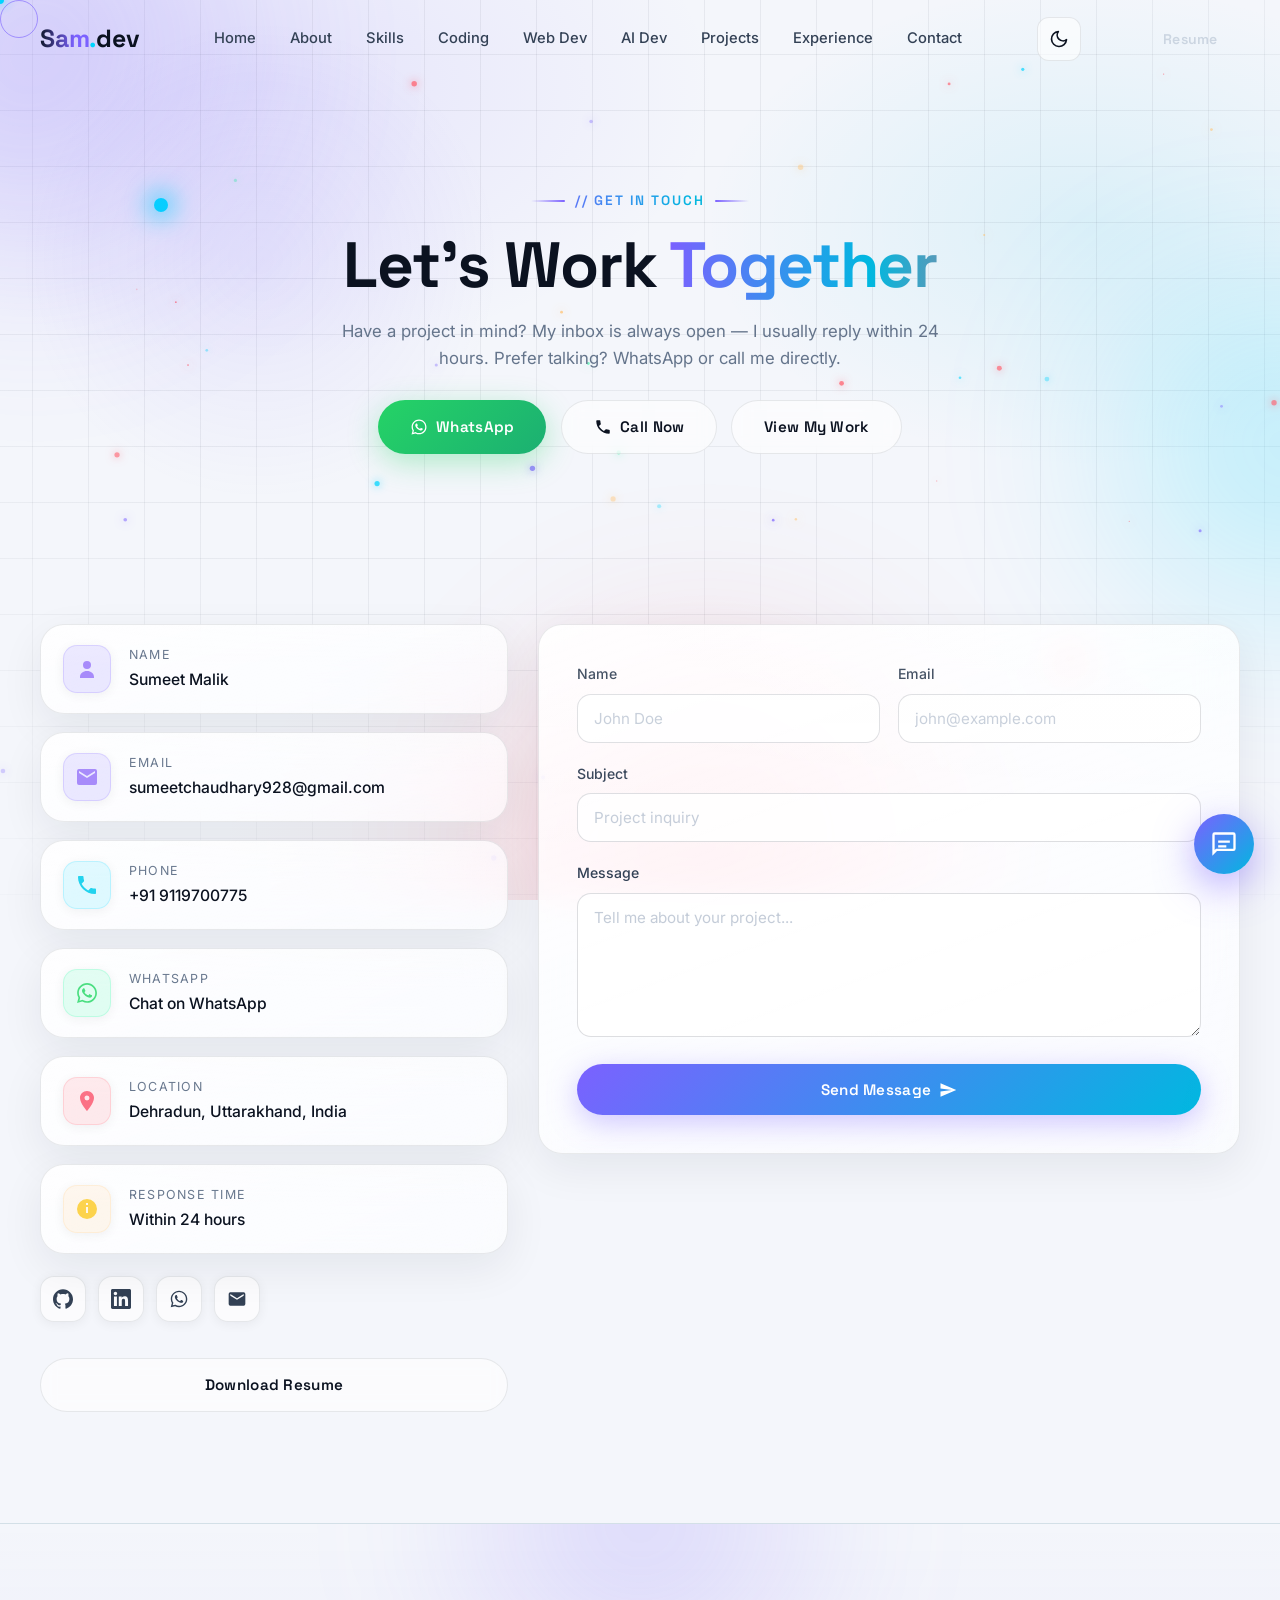
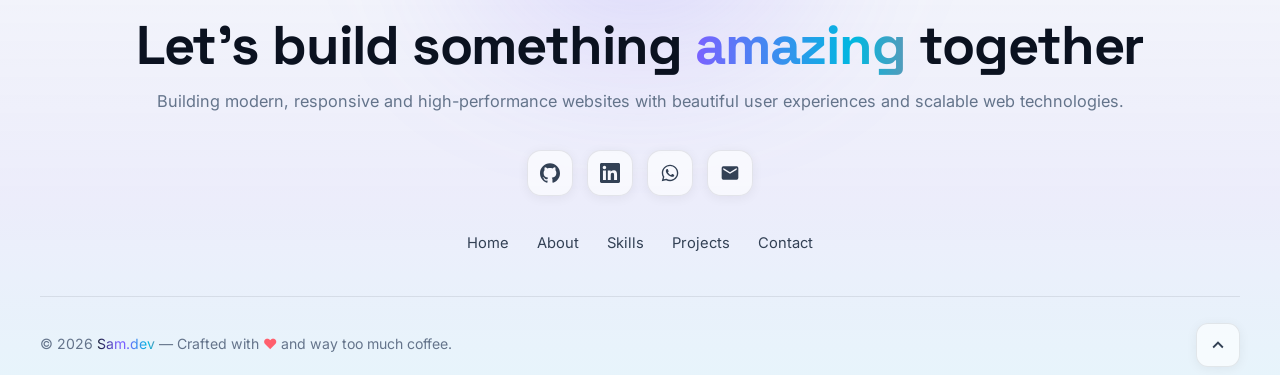
==== commit c79f2c0b: "Mobile: eliminate scroll jitter — render page fully (no content-visibility size jumps) + opacity-onl" ====
--- a/contact.html
+++ b/contact.html
@@ -45,7 +45,7 @@
   <link rel="preconnect" href="https://fonts.gstatic.com" crossorigin />
   <link href="https://fonts.googleapis.com/css2?family=Inter:wght@300;400;500;600;700&family=Space+Grotesk:wght@400;500;600;700&display=swap" rel="stylesheet" />
 
-  <link rel="stylesheet" href="style.css?v=6" />
+  <link rel="stylesheet" href="style.css?v=7" />
 
   <!-- Theme bootstrap: apply saved/system theme before the page paints -->
   <script>
@@ -405,6 +405,6 @@
     </button>
   </div>
 
-  <script src="script.js?v=6"></script>
+  <script src="script.js?v=7"></script>
 </body>
 </html>
--- a/style.css
+++ b/style.css
@@ -5585,10 +5585,22 @@
     background: radial-gradient(120% 90% at 50% 0%, transparent 45%, rgba(15, 23, 42, 0.18) 100%);
   }
 
-  /* Lighter, snappier reveal on phones — less perceived scroll lag */
+  /* Lighter, snappier reveal on phones — fade only, no up/down motion */
   .fade-up {
-    transform: translateY(18px);
-    transition: opacity 0.55s ease, transform 0.55s ease;
+    transform: none;
+    transition: opacity 0.3s ease;
+  }
+
+  .fade-up.in-view {
+    transform: none;
+  }
+
+  /* Progressive-render size estimates cause layout jumps on phones: each
+     section renders taller than its 700px estimate mid-scroll, shifting all
+     content below it down → jittery up/down while scrolling. Render the
+     page fully on mobile so the layout is stable. */
+  .section:not(.hero):not(.page-hero) {
+    content-visibility: visible;
   }
 }
 
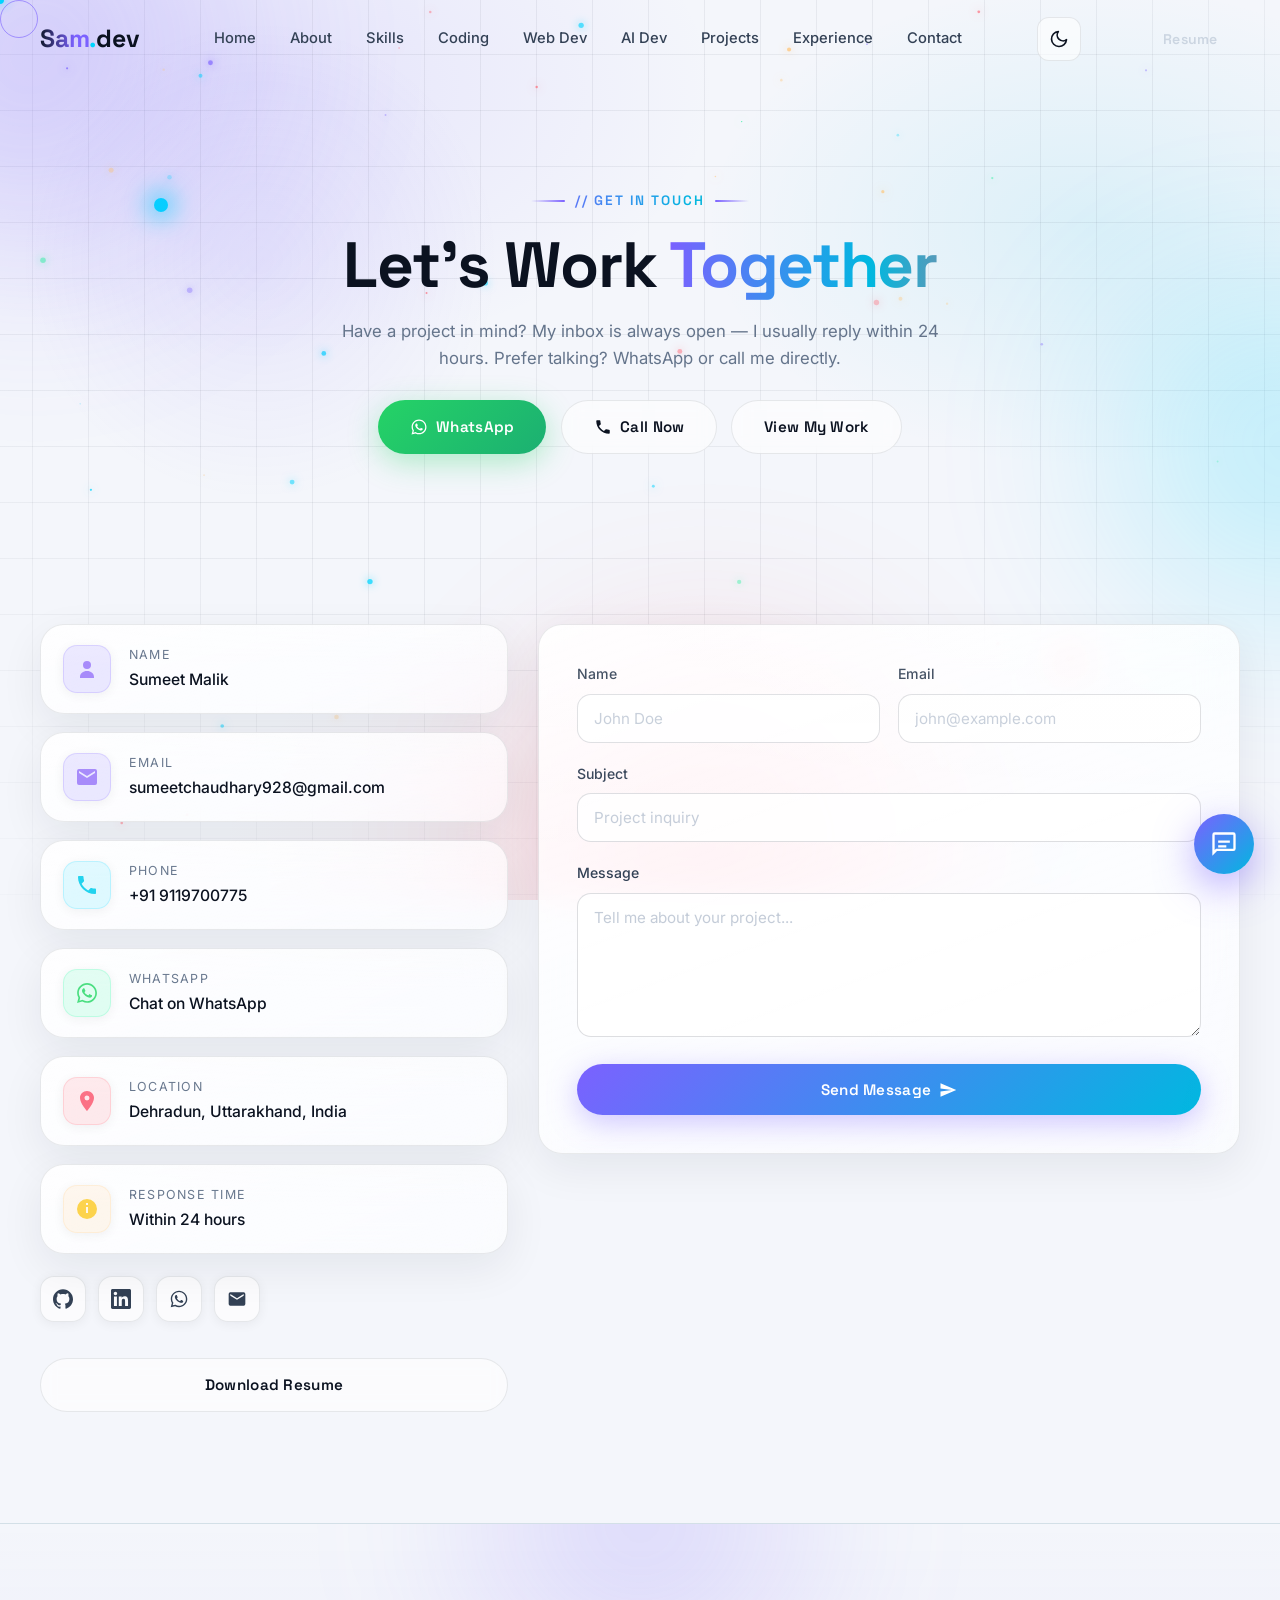
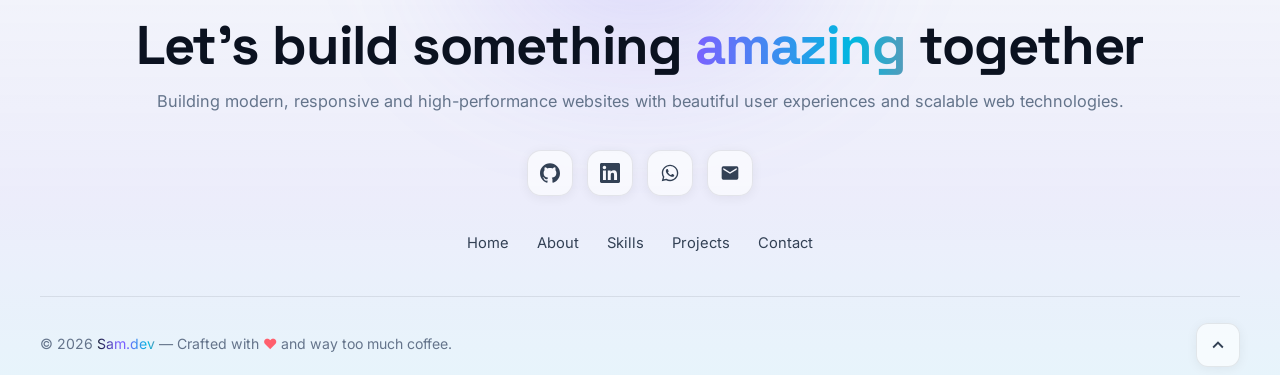
==== commit ebb188c3: "Fix URL-bar scroll bounce (100svh), widen profile card (330/250/240), project image placeholders + c" ====
--- a/contact.html
+++ b/contact.html
@@ -45,7 +45,7 @@
   <link rel="preconnect" href="https://fonts.gstatic.com" crossorigin />
   <link href="https://fonts.googleapis.com/css2?family=Inter:wght@300;400;500;600;700&family=Space+Grotesk:wght@400;500;600;700&display=swap" rel="stylesheet" />
 
-  <link rel="stylesheet" href="style.css?v=7" />
+  <link rel="stylesheet" href="style.css?v=8" />
 
   <!-- Theme bootstrap: apply saved/system theme before the page paints -->
   <script>
@@ -405,6 +405,6 @@
     </button>
   </div>
 
-  <script src="script.js?v=7"></script>
+  <script src="script.js?v=8"></script>
 </body>
 </html>
--- a/style.css
+++ b/style.css
@@ -28,6 +28,7 @@
   line-height: 1.6;
   overflow-x: hidden;
   min-height: 100vh;
+  min-height: 100svh;
   -webkit-font-smoothing: antialiased;
 }
 
@@ -635,6 +636,7 @@
 .hero {
   position: relative;
   min-height: 100vh;
+  min-height: 100svh;
   display: flex;
   align-items: center;
   padding: 140px 0 90px;
@@ -947,7 +949,7 @@
 .profile-card {
   position: relative;
   z-index: 3;
-  width: 300px;
+  width: 330px;
   padding: 38px 32px 30px;
   border-radius: var(--radius-lg);
   background: linear-gradient(160deg, rgba(255, 255, 255, 0.09), rgba(255, 255, 255, 0.02));
@@ -1970,7 +1972,18 @@
   transition: transform 0.6s var(--ease-out);
 }
 
-.project-card:hover .project-thumb svg {
+/* Uploaded project screenshot (set image: in the project config) */
+.project-thumb img.project-img {
+  position: absolute;
+  inset: 0;
+  width: 100%;
+  height: 100%;
+  object-fit: cover;
+  transition: transform 0.6s var(--ease-out);
+}
+
+.project-card:hover .project-thumb svg,
+.project-card:hover .project-thumb img.project-img {
   transform: scale(1.1);
 }
 
@@ -3517,7 +3530,7 @@
 /* ---------- Small phones (≤ 420px) ---------- */
 @media (max-width: 420px) {
   .profile-card {
-    width: 260px;
+    width: 290px;
     padding: 30px 22px 24px;
   }
 
@@ -5186,7 +5199,7 @@
    ========================================================================== */
 @media (max-width: 768px) {
   .profile-card {
-    width: 220px;
+    width: 250px;
     padding: 20px 18px 18px;
     border-radius: 26px;
   }
@@ -5392,7 +5405,7 @@
   }
 
   .profile-card {
-    width: 200px;
+    width: 240px;
     padding: 16px 14px 14px;
     border-radius: 24px;
   }
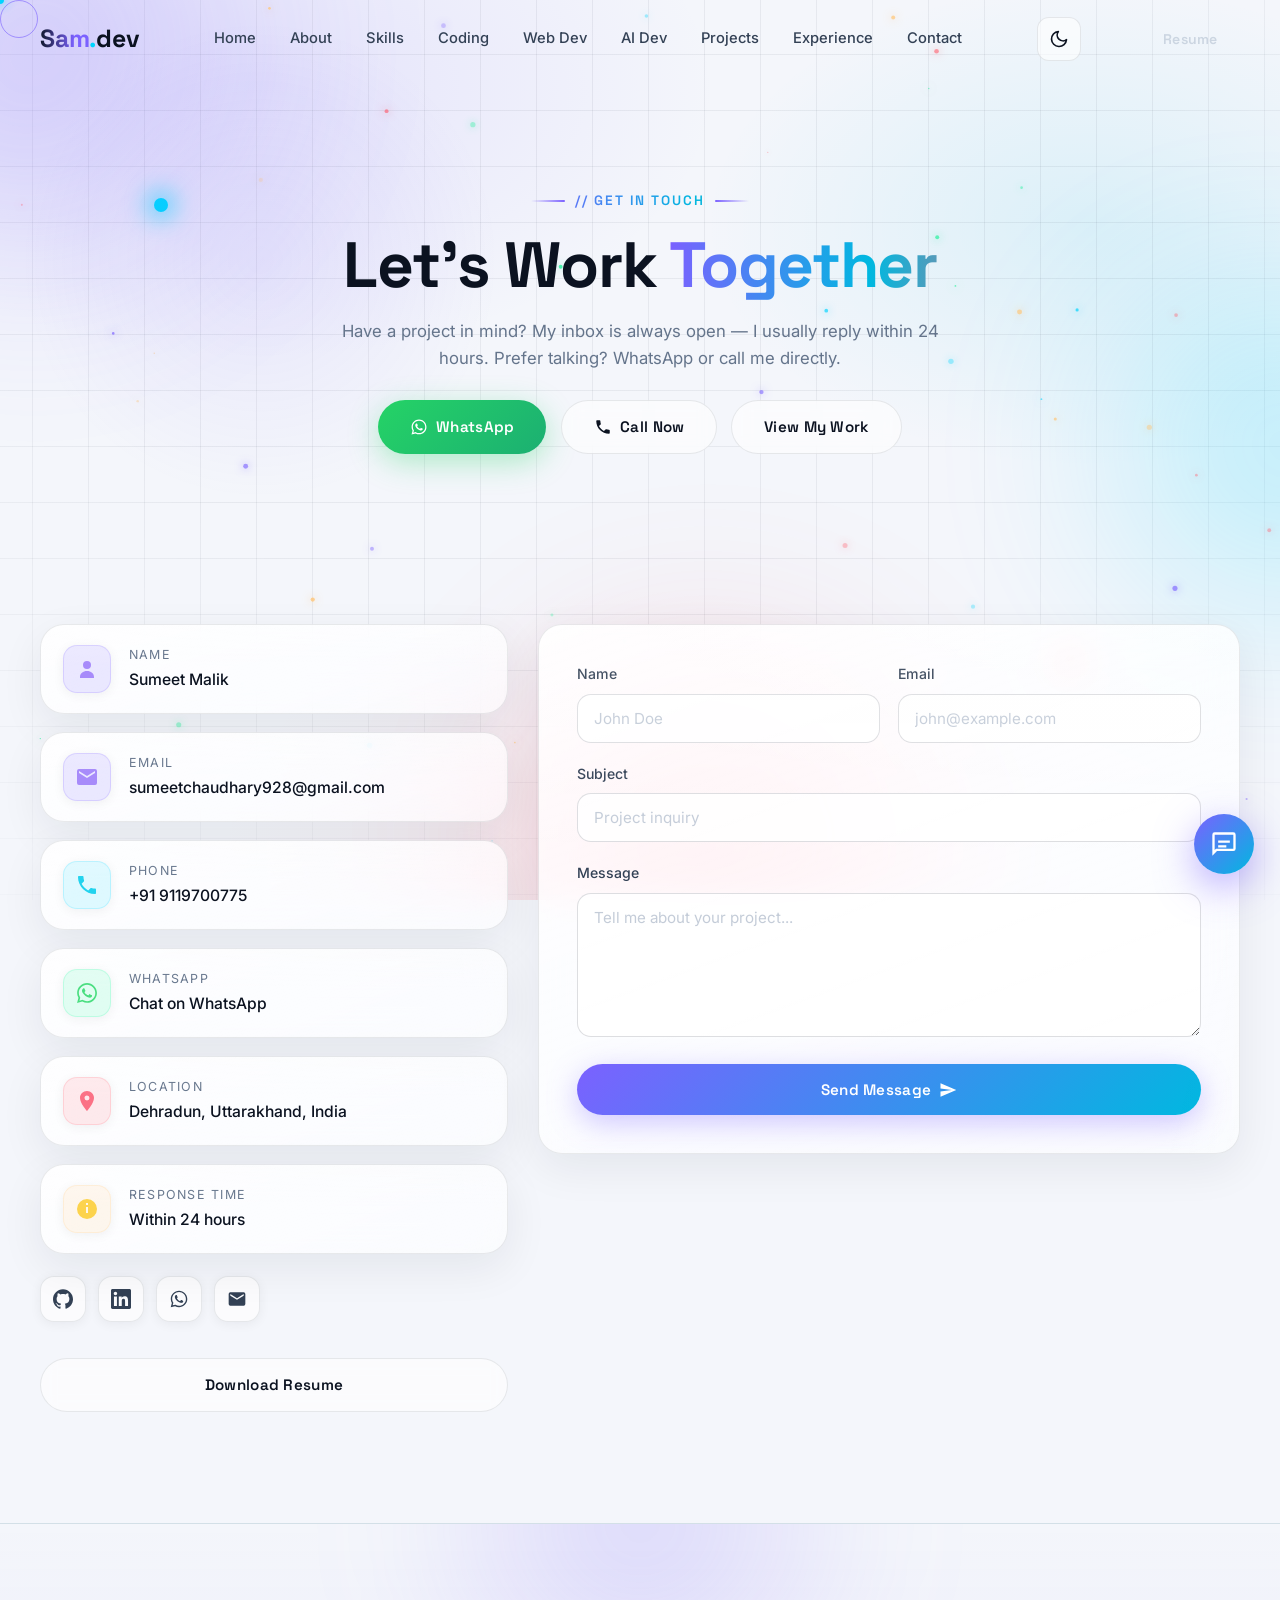
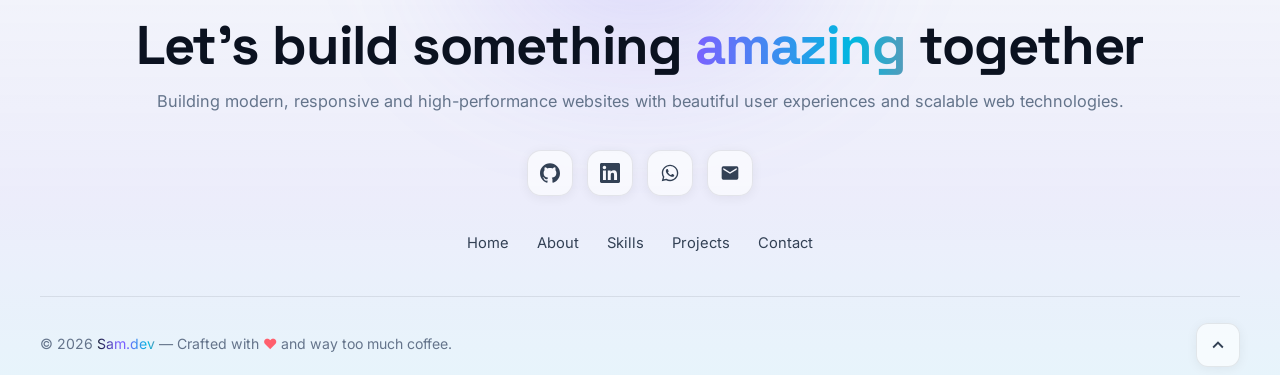
==== commit be5a8f9b: "Fix mobile scroll lag: particle canvas on the fixed bg layer now renders one static frame on touch (" ====
--- a/contact.html
+++ b/contact.html
@@ -45,7 +45,7 @@
   <link rel="preconnect" href="https://fonts.gstatic.com" crossorigin />
   <link href="https://fonts.googleapis.com/css2?family=Inter:wght@300;400;500;600;700&family=Space+Grotesk:wght@400;500;600;700&display=swap" rel="stylesheet" />
 
-  <link rel="stylesheet" href="style.css?v=8" />
+  <link rel="stylesheet" href="style.css?v=9" />
 
   <!-- Theme bootstrap: apply saved/system theme before the page paints -->
   <script>
@@ -405,6 +405,6 @@
     </button>
   </div>
 
-  <script src="script.js?v=8"></script>
+  <script src="script.js?v=9"></script>
 </body>
 </html>
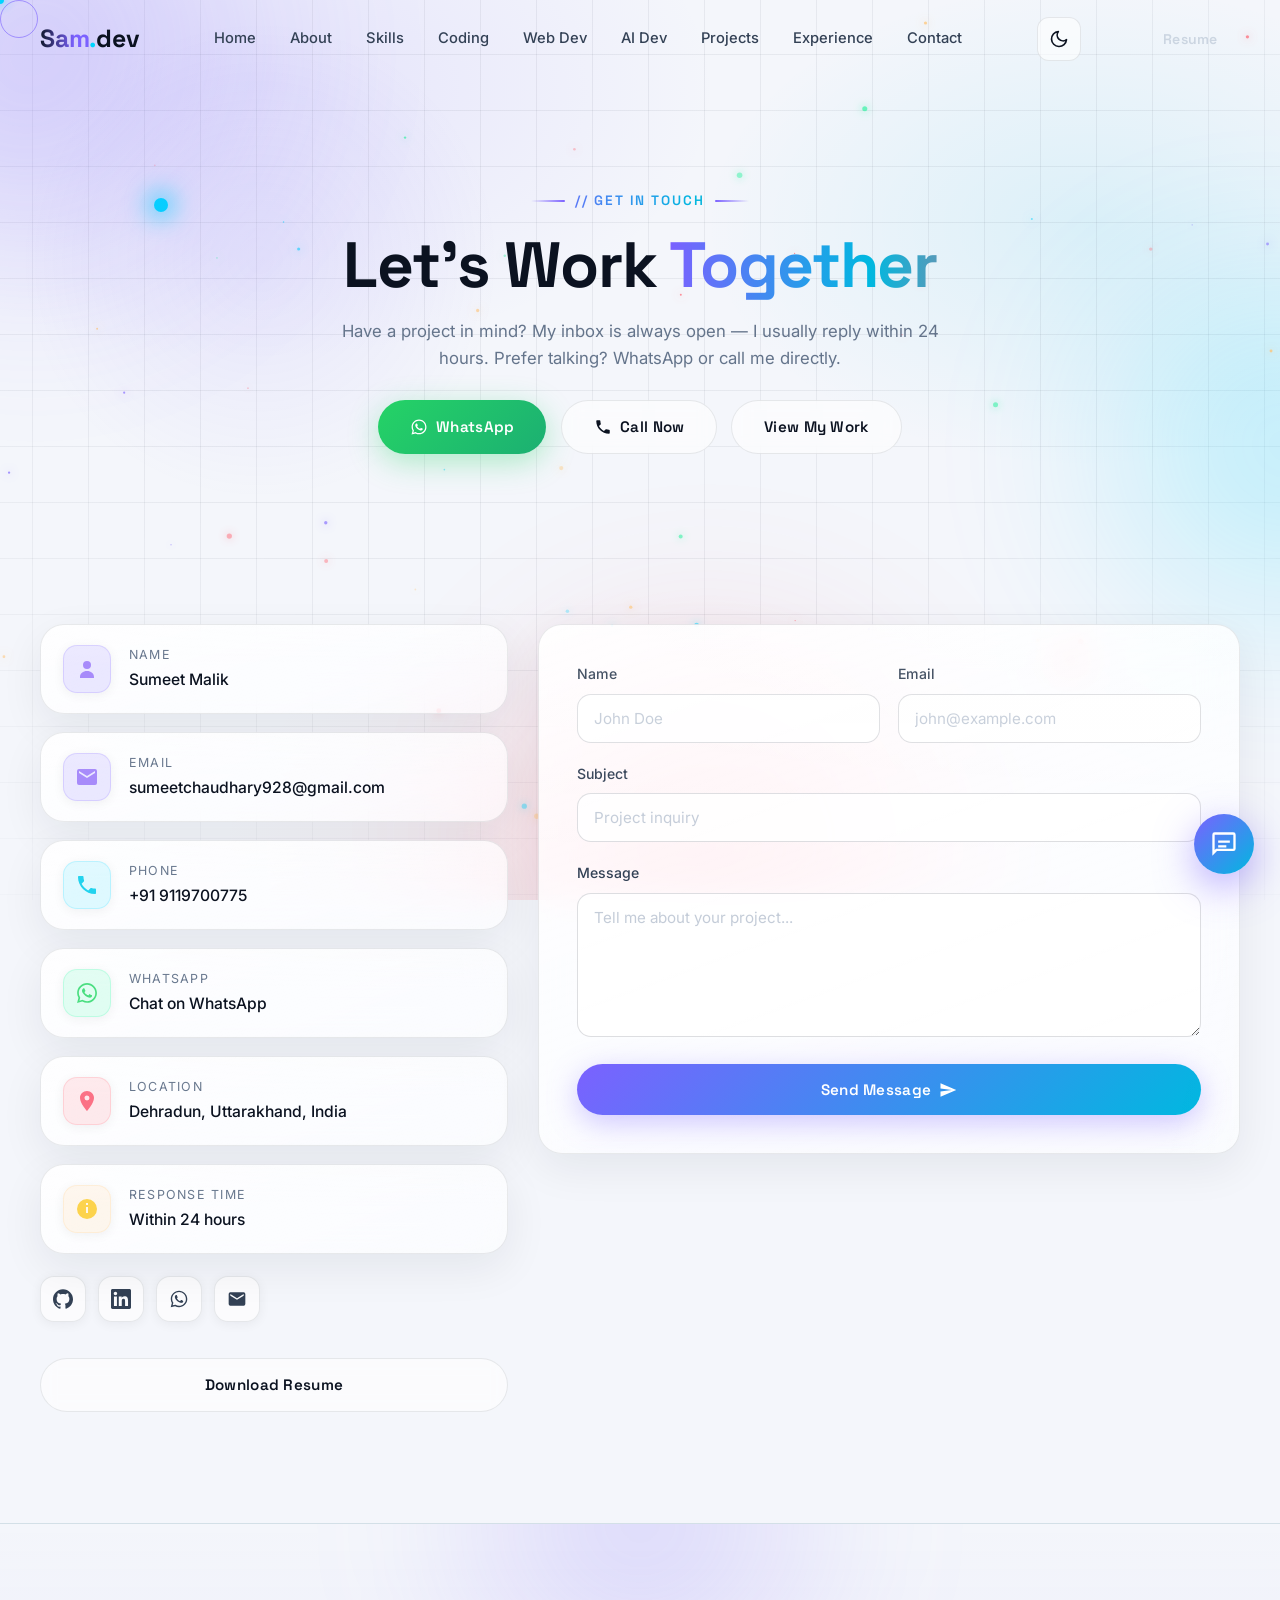
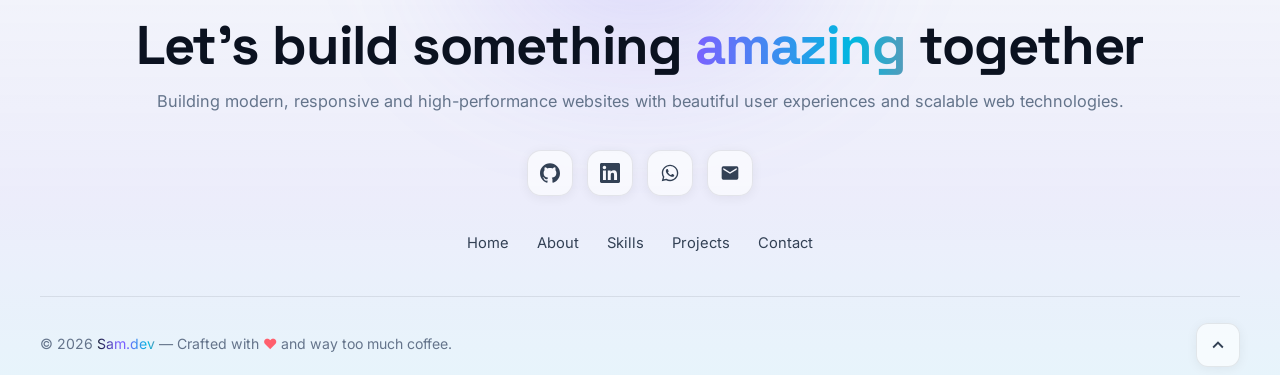
==== commit 34b5874c: "Idle freeze: page sits perfectly still when scrolling stops — decorative bg/hero/marquee animations " ====
--- a/contact.html
+++ b/contact.html
@@ -45,7 +45,7 @@
   <link rel="preconnect" href="https://fonts.gstatic.com" crossorigin />
   <link href="https://fonts.googleapis.com/css2?family=Inter:wght@300;400;500;600;700&family=Space+Grotesk:wght@400;500;600;700&display=swap" rel="stylesheet" />
 
-  <link rel="stylesheet" href="style.css?v=9" />
+  <link rel="stylesheet" href="style.css?v=10" />
 
   <!-- Theme bootstrap: apply saved/system theme before the page paints -->
   <script>
@@ -405,6 +405,6 @@
     </button>
   </div>
 
-  <script src="script.js?v=9"></script>
+  <script src="script.js?v=10"></script>
 </body>
 </html>
--- a/style.css
+++ b/style.css
@@ -5768,3 +5768,24 @@
   touch-action: manipulation;
   -webkit-tap-highlight-color: transparent;
 }
+
+/* =========================================================================
+   34. IDLE FREEZE — the page must sit completely still once scrolling
+       stops. While `body.is-active` (user scrolling/pointing) decorative
+       layers animate as usual; after ~400ms of inactivity they pause, so
+       no gradient, blob, ring, icon or glow keeps drifting when idle.
+       Paused animations resume seamlessly on the next scroll/pointer.
+   ========================================================================= */
+body:not(.is-active) .bg-scene *,
+body:not(.is-active) .ring-1,
+body:not(.is-active) .ring-2,
+body:not(.is-active) .ring-3,
+body:not(.is-active) .float-icon,
+body:not(.is-active) .char-scene *,
+body:not(.is-active) .char-shadow,
+body:not(.is-active) .avatar-bubble,
+body:not(.is-active) .profile-glow,
+body:not(.is-active) .scroll-mouse,
+body:not(.is-active) .marquee-track {
+  animation-play-state: paused !important;
+}
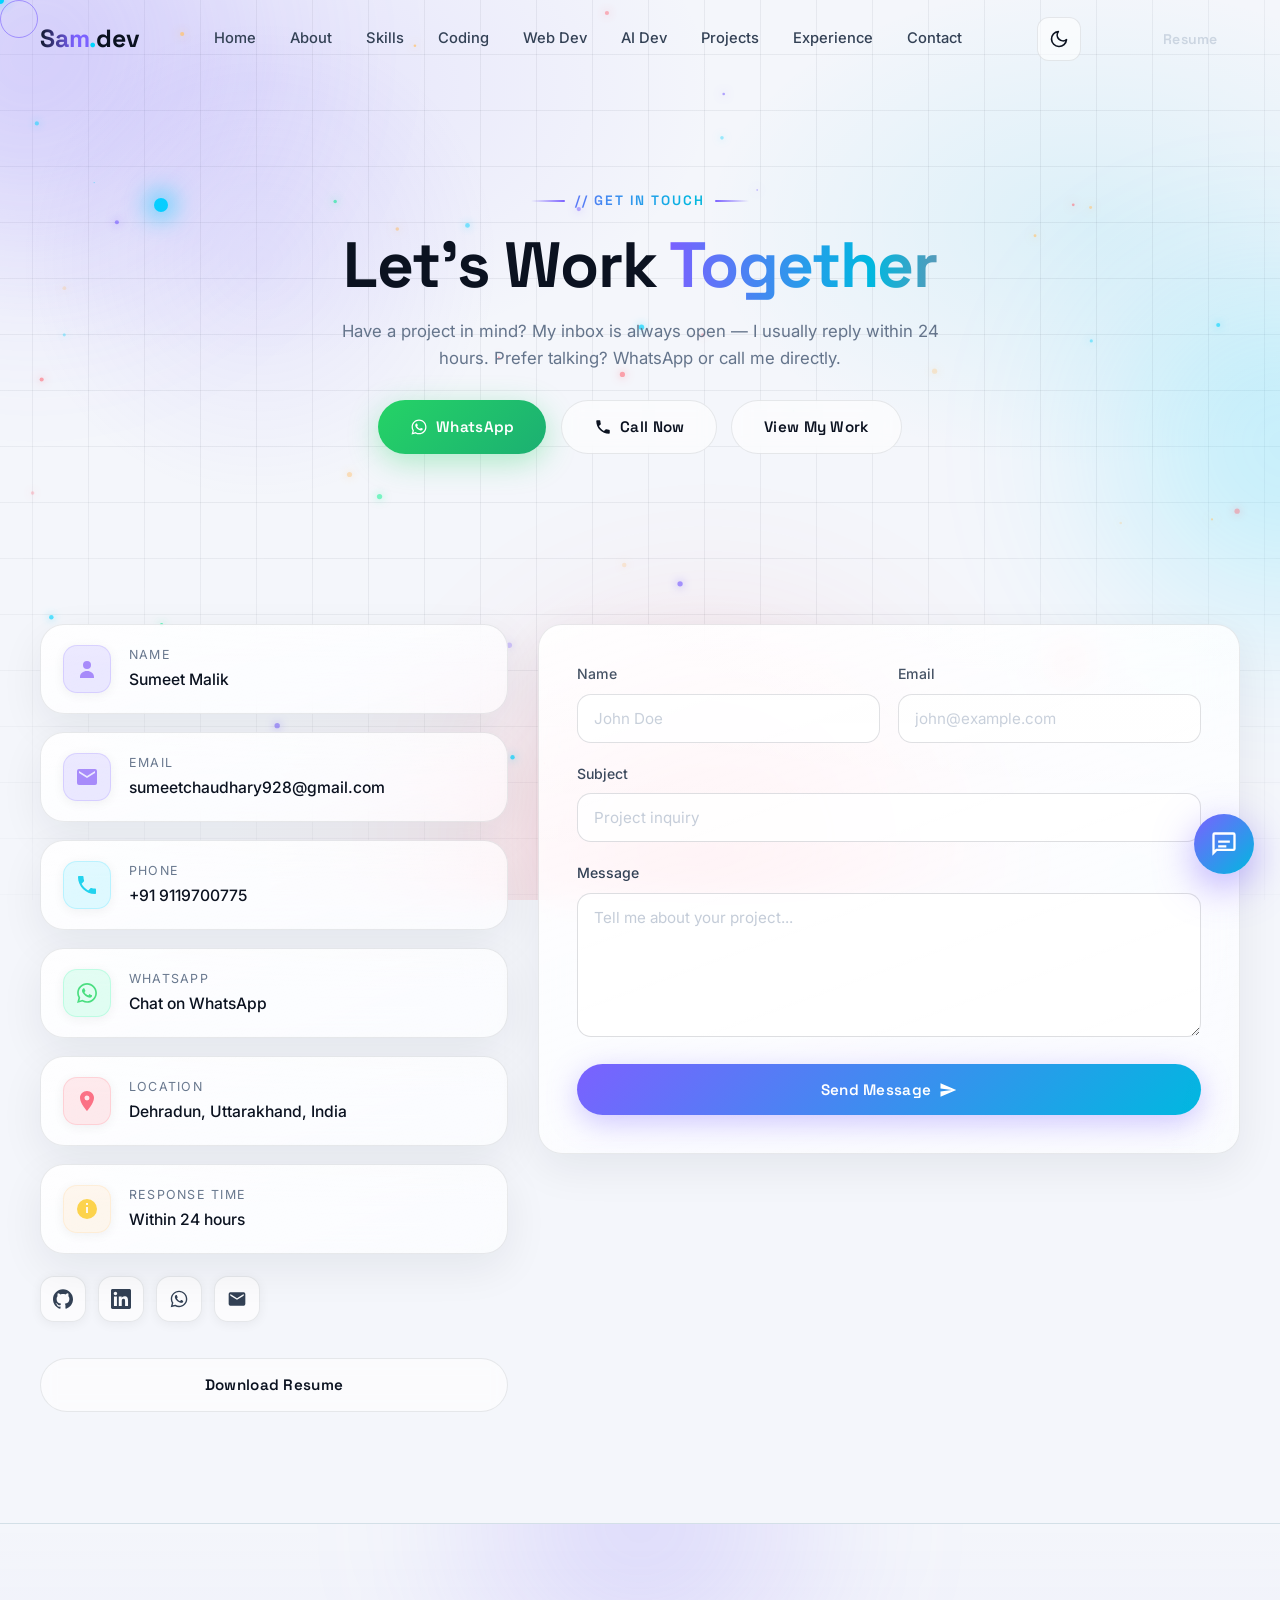
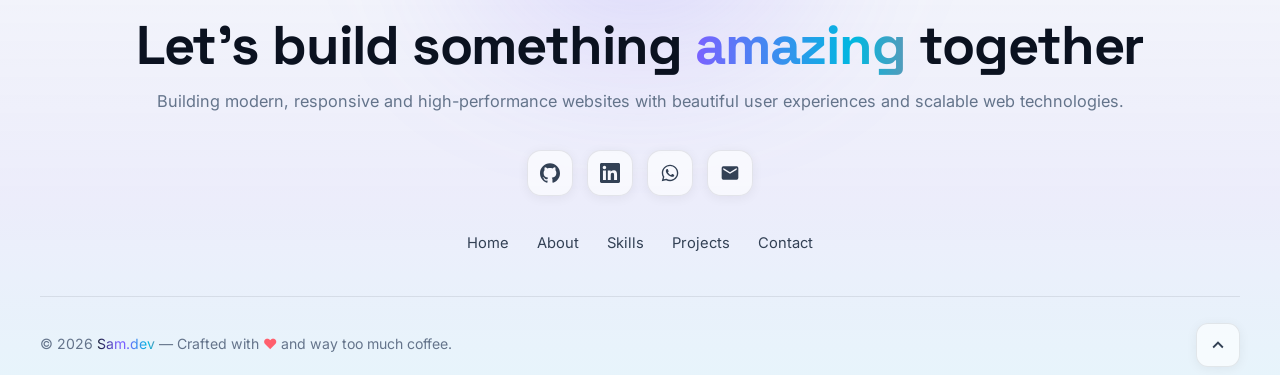
==== commit adccb2c8: "Scroll perf: throttle reveal sweep to 120ms + 250ms trailing catch-up (no per-frame full-page layout" ====
--- a/contact.html
+++ b/contact.html
@@ -45,7 +45,7 @@
   <link rel="preconnect" href="https://fonts.gstatic.com" crossorigin />
   <link href="https://fonts.googleapis.com/css2?family=Inter:wght@300;400;500;600;700&family=Space+Grotesk:wght@400;500;600;700&display=swap" rel="stylesheet" />
 
-  <link rel="stylesheet" href="style.css?v=10" />
+  <link rel="stylesheet" href="style.css?v=11" />
 
   <!-- Theme bootstrap: apply saved/system theme before the page paints -->
   <script>
@@ -405,6 +405,6 @@
     </button>
   </div>
 
-  <script src="script.js?v=10"></script>
+  <script src="script.js?v=11"></script>
 </body>
 </html>
--- a/style.css
+++ b/style.css
@@ -5789,3 +5789,16 @@
 body:not(.is-active) .marquee-track {
   animation-play-state: paused !important;
 }
+
+/* 34A. SCROLL-TIME GLASS OFF (touch only) — backdrop-filter is the biggest
+        mobile scroll jank source: while the user is scrolling (body.is-active)
+        the content behind glass layers changes every frame, forcing a full
+        re-blur per frame on iOS. During scroll the layers swap to near-solid;
+        the blur + its 0.4s ease animate back in once scrolling stops. */
+html.touch body.is-active .navbar:not(:has(.nav-links.open)),
+html.touch body.is-active .profile-card,
+html.touch body.is-active .chat-card:not(.open) {
+  -webkit-backdrop-filter: none !important;
+  backdrop-filter: none !important;
+  transition: none !important;
+}
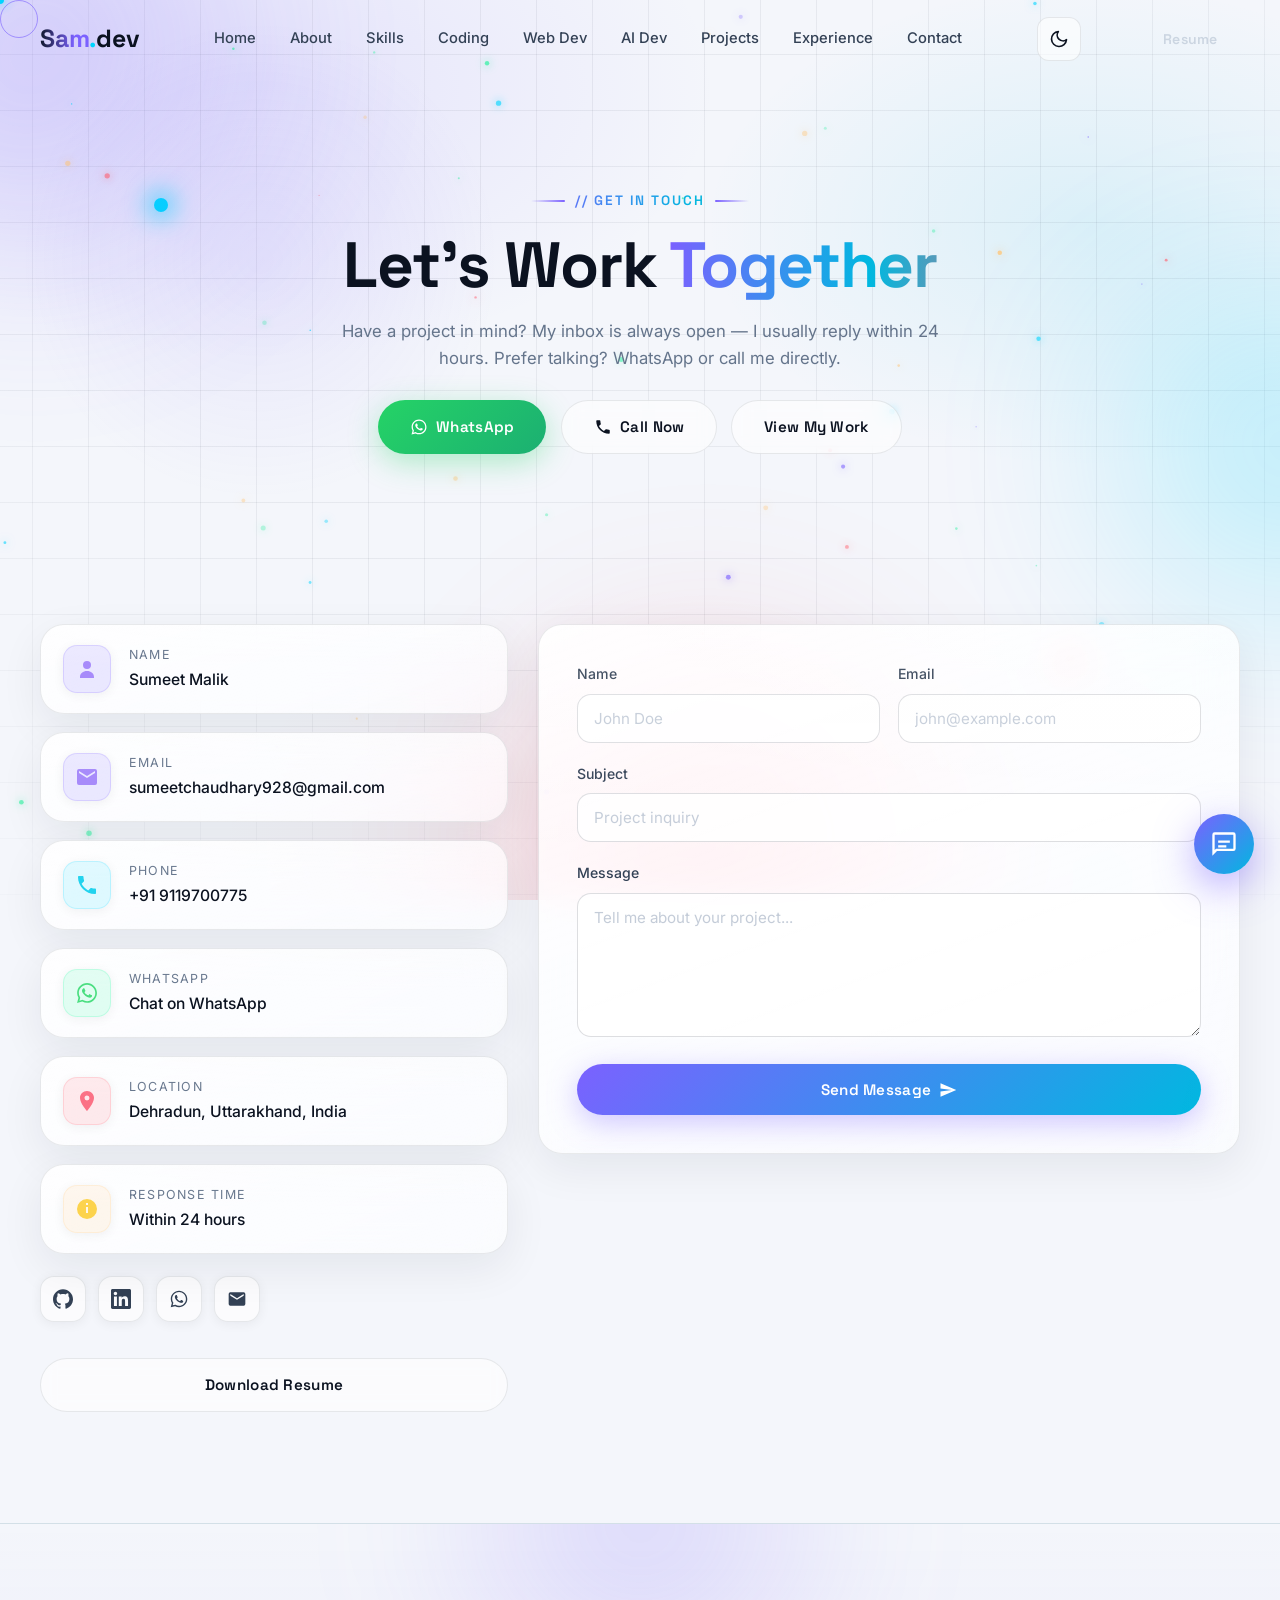
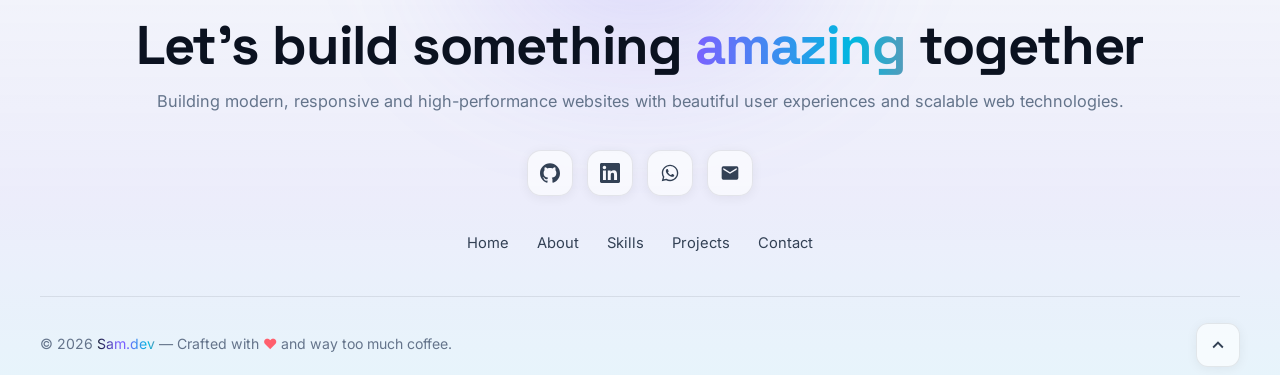
==== commit 99dc7356: "Kill the continuous micro up/down page movement: typed-roles line box toggled 1.15em (caret) vs 1.6e" ====
--- a/contact.html
+++ b/contact.html
@@ -45,7 +45,7 @@
   <link rel="preconnect" href="https://fonts.gstatic.com" crossorigin />
   <link href="https://fonts.googleapis.com/css2?family=Inter:wght@300;400;500;600;700&family=Space+Grotesk:wght@400;500;600;700&display=swap" rel="stylesheet" />
 
-  <link rel="stylesheet" href="style.css?v=11" />
+  <link rel="stylesheet" href="style.css?v=12" />
 
   <!-- Theme bootstrap: apply saved/system theme before the page paints -->
   <script>
@@ -405,6 +405,6 @@
     </button>
   </div>
 
-  <script src="script.js?v=11"></script>
+  <script src="script.js?v=12"></script>
 </body>
 </html>
--- a/style.css
+++ b/style.css
@@ -838,6 +838,12 @@
 .type-wrap {
   display: inline-flex;
   align-items: center;
+  /* CRITICAL for layout stability: the typed line toggles between the
+     caret's 1.15em and the text line-height (1.6em inherited from body)
+     as words type/delete. Pinning the wrap to 1.6em keeps the hero-role
+     height (and therefore the whole page height) constant forever — the
+     typing animation never causes a layout shift again. */
+  min-height: 1.6em;
 }
 
 .typed-text {
@@ -5786,7 +5792,10 @@
 body:not(.is-active) .avatar-bubble,
 body:not(.is-active) .profile-glow,
 body:not(.is-active) .scroll-mouse,
-body:not(.is-active) .marquee-track {
+body:not(.is-active) .marquee-track,
+body:not(.is-active) .browser-window *,
+body:not(.is-active) .badge-pulse,
+body:not(.is-active) .badge-pulse::after {
   animation-play-state: paused !important;
 }
 
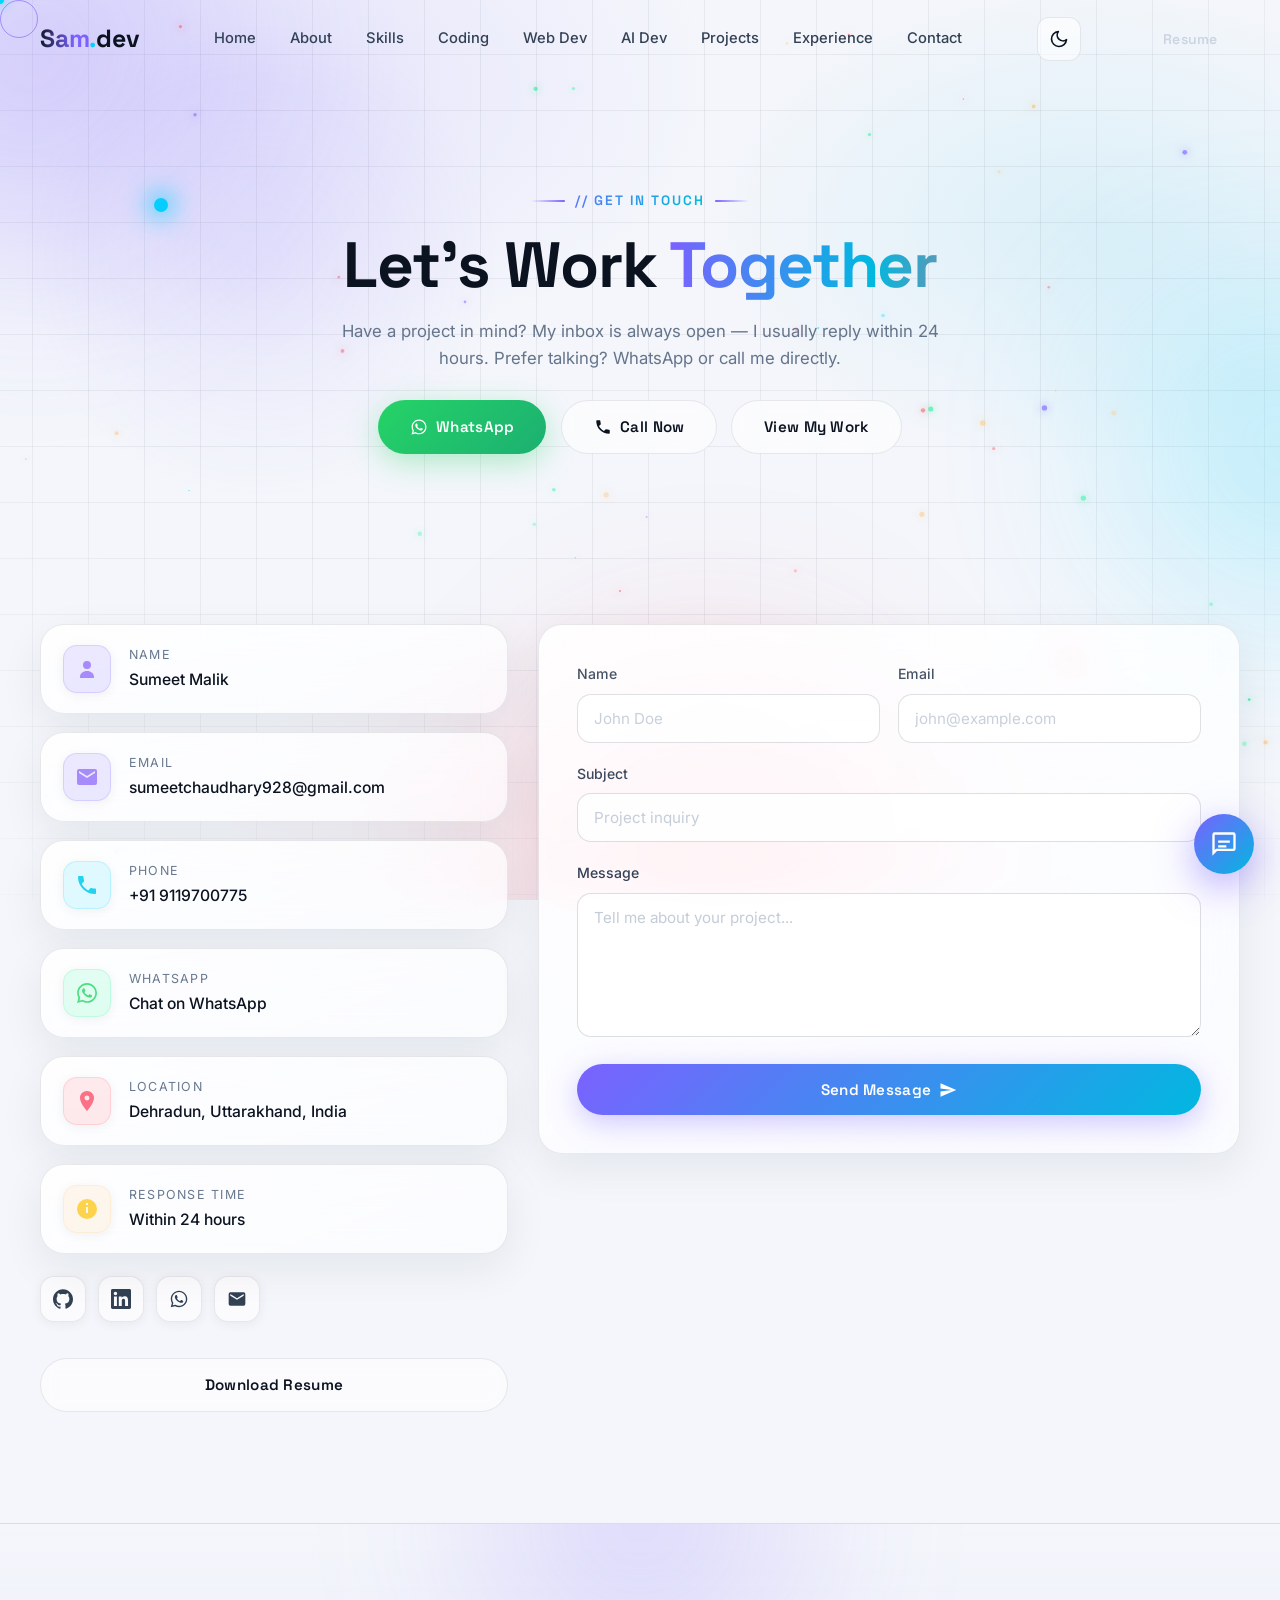
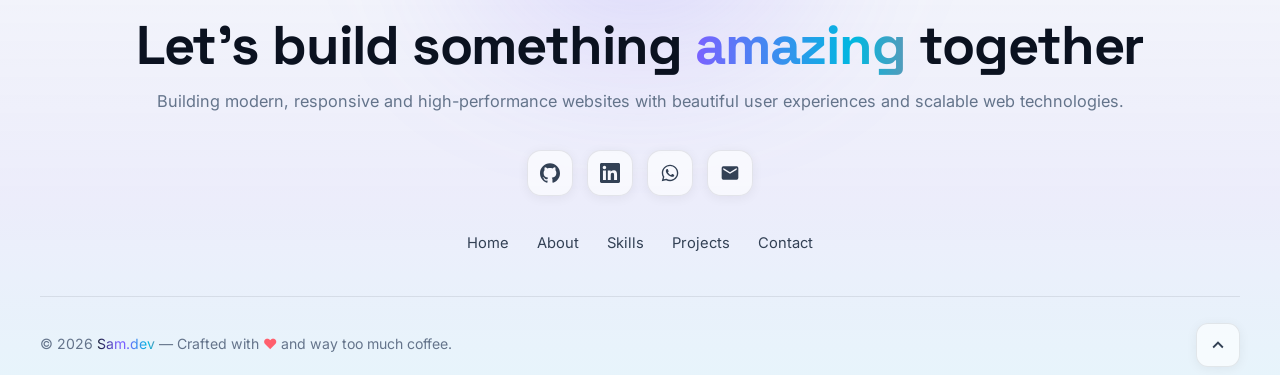
==== commit 7196b9f9: "Remove the activity-gate idle system entirely — no body.is-active, no pageWakeHooks, no animation-pl" ====
--- a/contact.html
+++ b/contact.html
@@ -45,7 +45,7 @@
   <link rel="preconnect" href="https://fonts.gstatic.com" crossorigin />
   <link href="https://fonts.googleapis.com/css2?family=Inter:wght@300;400;500;600;700&family=Space+Grotesk:wght@400;500;600;700&display=swap" rel="stylesheet" />
 
-  <link rel="stylesheet" href="style.css?v=12" />
+  <link rel="stylesheet" href="style.css?v=13" />
 
   <!-- Theme bootstrap: apply saved/system theme before the page paints -->
   <script>
@@ -405,6 +405,6 @@
     </button>
   </div>
 
-  <script src="script.js?v=12"></script>
+  <script src="script.js?v=13"></script>
 </body>
 </html>
--- a/style.css
+++ b/style.css
@@ -5767,47 +5767,11 @@
 #hamburger,
 .avatar,
 .chat-fab,
-.chip,
-.service-card,
-.testimonial-card,
-.code-tab {
-  touch-action: manipulation;
-  -webkit-tap-highlight-color: transparent;
-}
-
-/* =========================================================================
-   34. IDLE FREEZE — the page must sit completely still once scrolling
-       stops. While `body.is-active` (user scrolling/pointing) decorative
-       layers animate as usual; after ~400ms of inactivity they pause, so
-       no gradient, blob, ring, icon or glow keeps drifting when idle.
-       Paused animations resume seamlessly on the next scroll/pointer.
-   ========================================================================= */
-body:not(.is-active) .bg-scene *,
-body:not(.is-active) .ring-1,
-body:not(.is-active) .ring-2,
-body:not(.is-active) .ring-3,
-body:not(.is-active) .float-icon,
-body:not(.is-active) .char-scene *,
-body:not(.is-active) .char-shadow,
-body:not(.is-active) .avatar-bubble,
-body:not(.is-active) .profile-glow,
-body:not(.is-active) .scroll-mouse,
-body:not(.is-active) .marquee-track,
-body:not(.is-active) .browser-window *,
-body:not(.is-active) .badge-pulse,
-body:not(.is-active) .badge-pulse::after {
-  animation-play-state: paused !important;
-}
-
-/* 34A. SCROLL-TIME GLASS OFF (touch only) — backdrop-filter is the biggest
-        mobile scroll jank source: while the user is scrolling (body.is-active)
-        the content behind glass layers changes every frame, forcing a full
-        re-blur per frame on iOS. During scroll the layers swap to near-solid;
-        the blur + its 0.4s ease animate back in once scrolling stops. */
-html.touch body.is-active .navbar:not(:has(.nav-links.open)),
-html.touch body.is-active .profile-card,
-html.touch body.is-active .chat-card:not(.open) {
-  -webkit-backdrop-filter: none !important;
-  backdrop-filter: none !important;
-  transition: none !important;
-}
+ .chip,
+ .service-card,
+ .testimonial-card,
+ .code-tab {
+   touch-action: manipulation;
+   -webkit-tap-highlight-color: transparent;
+ }
+
